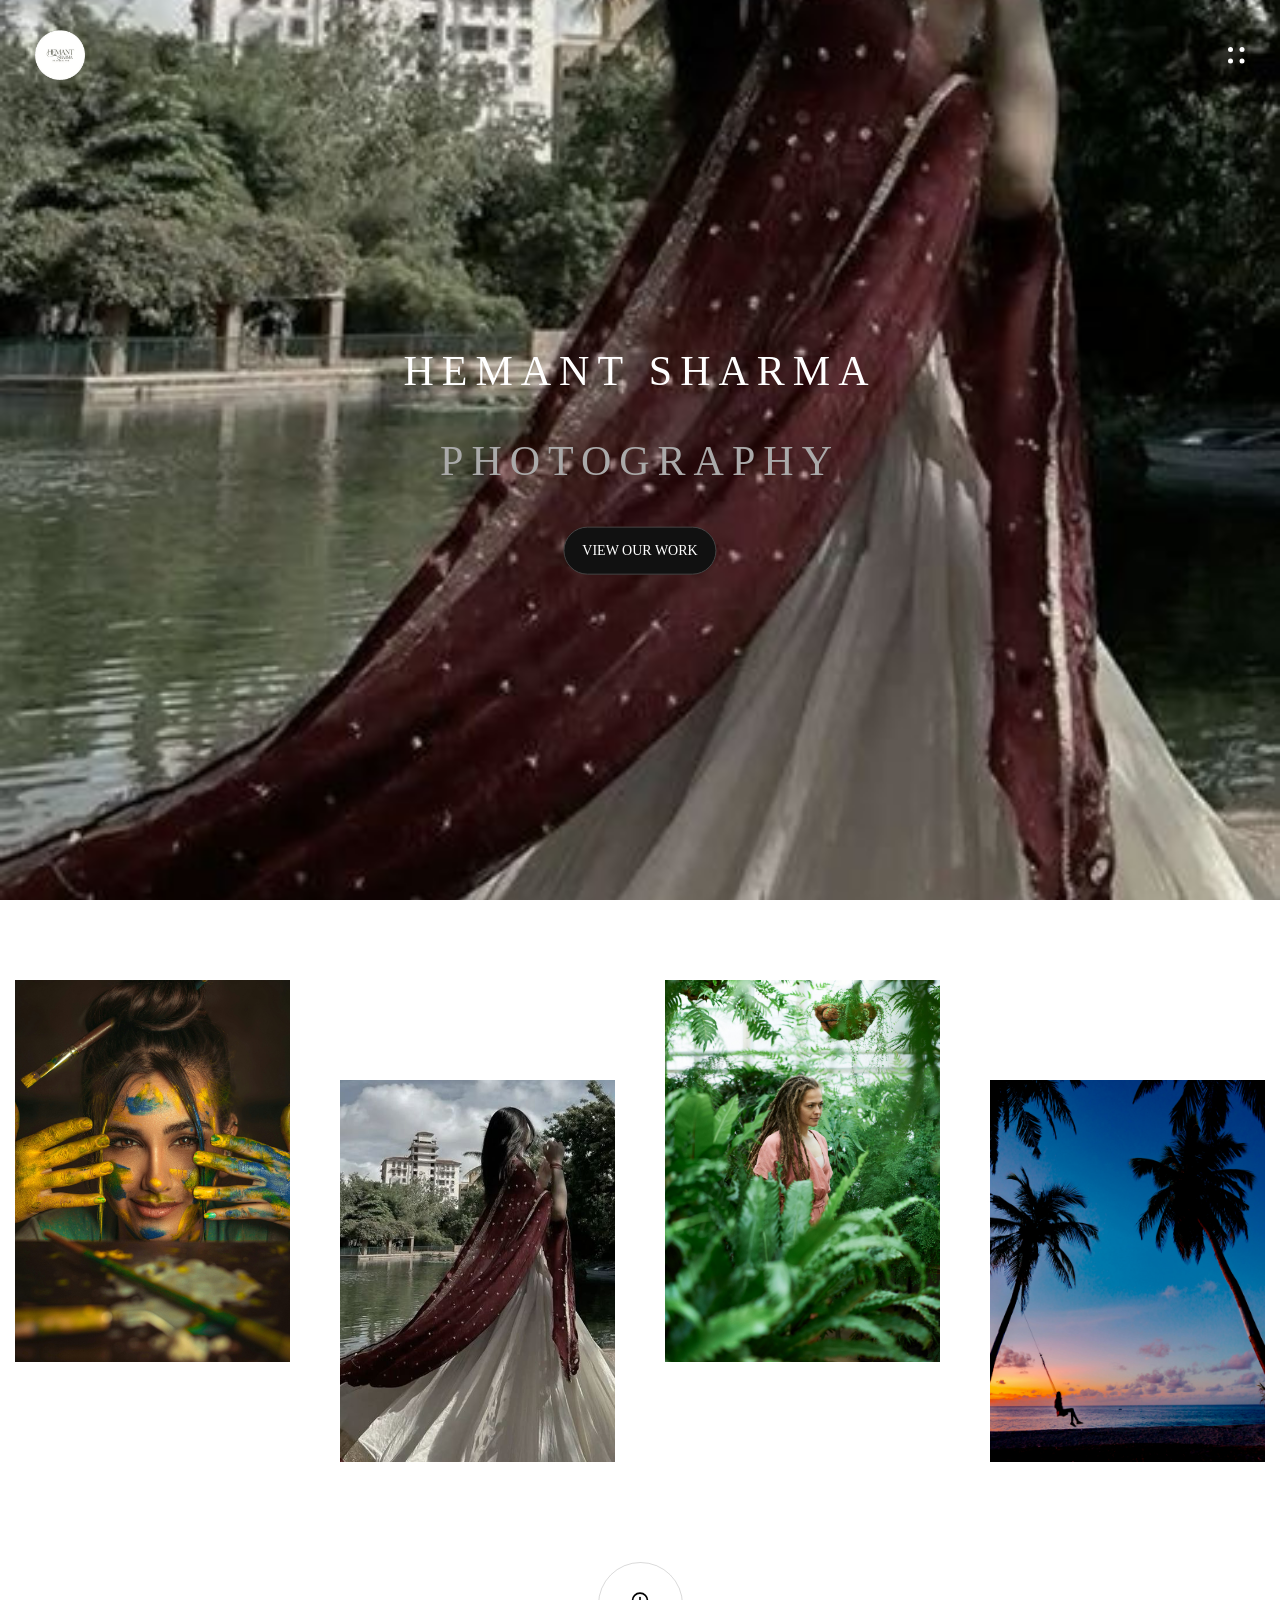
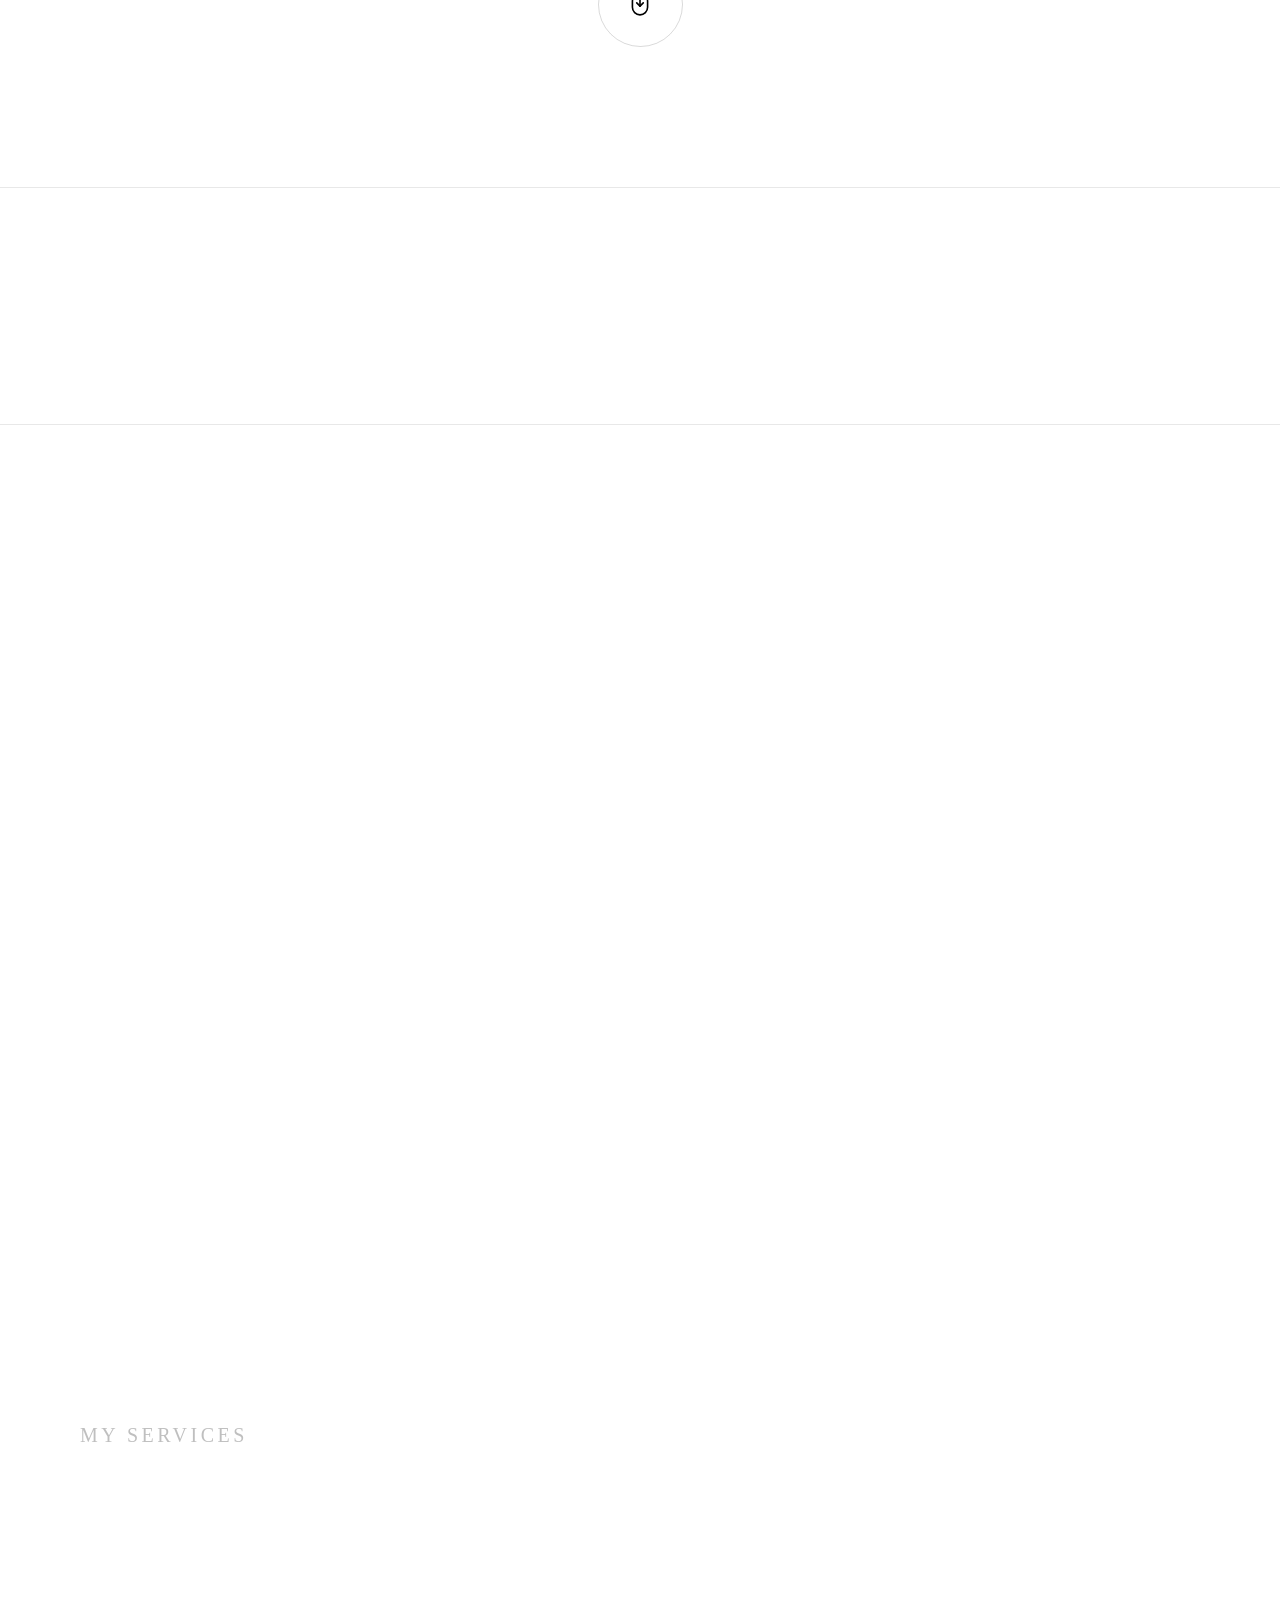
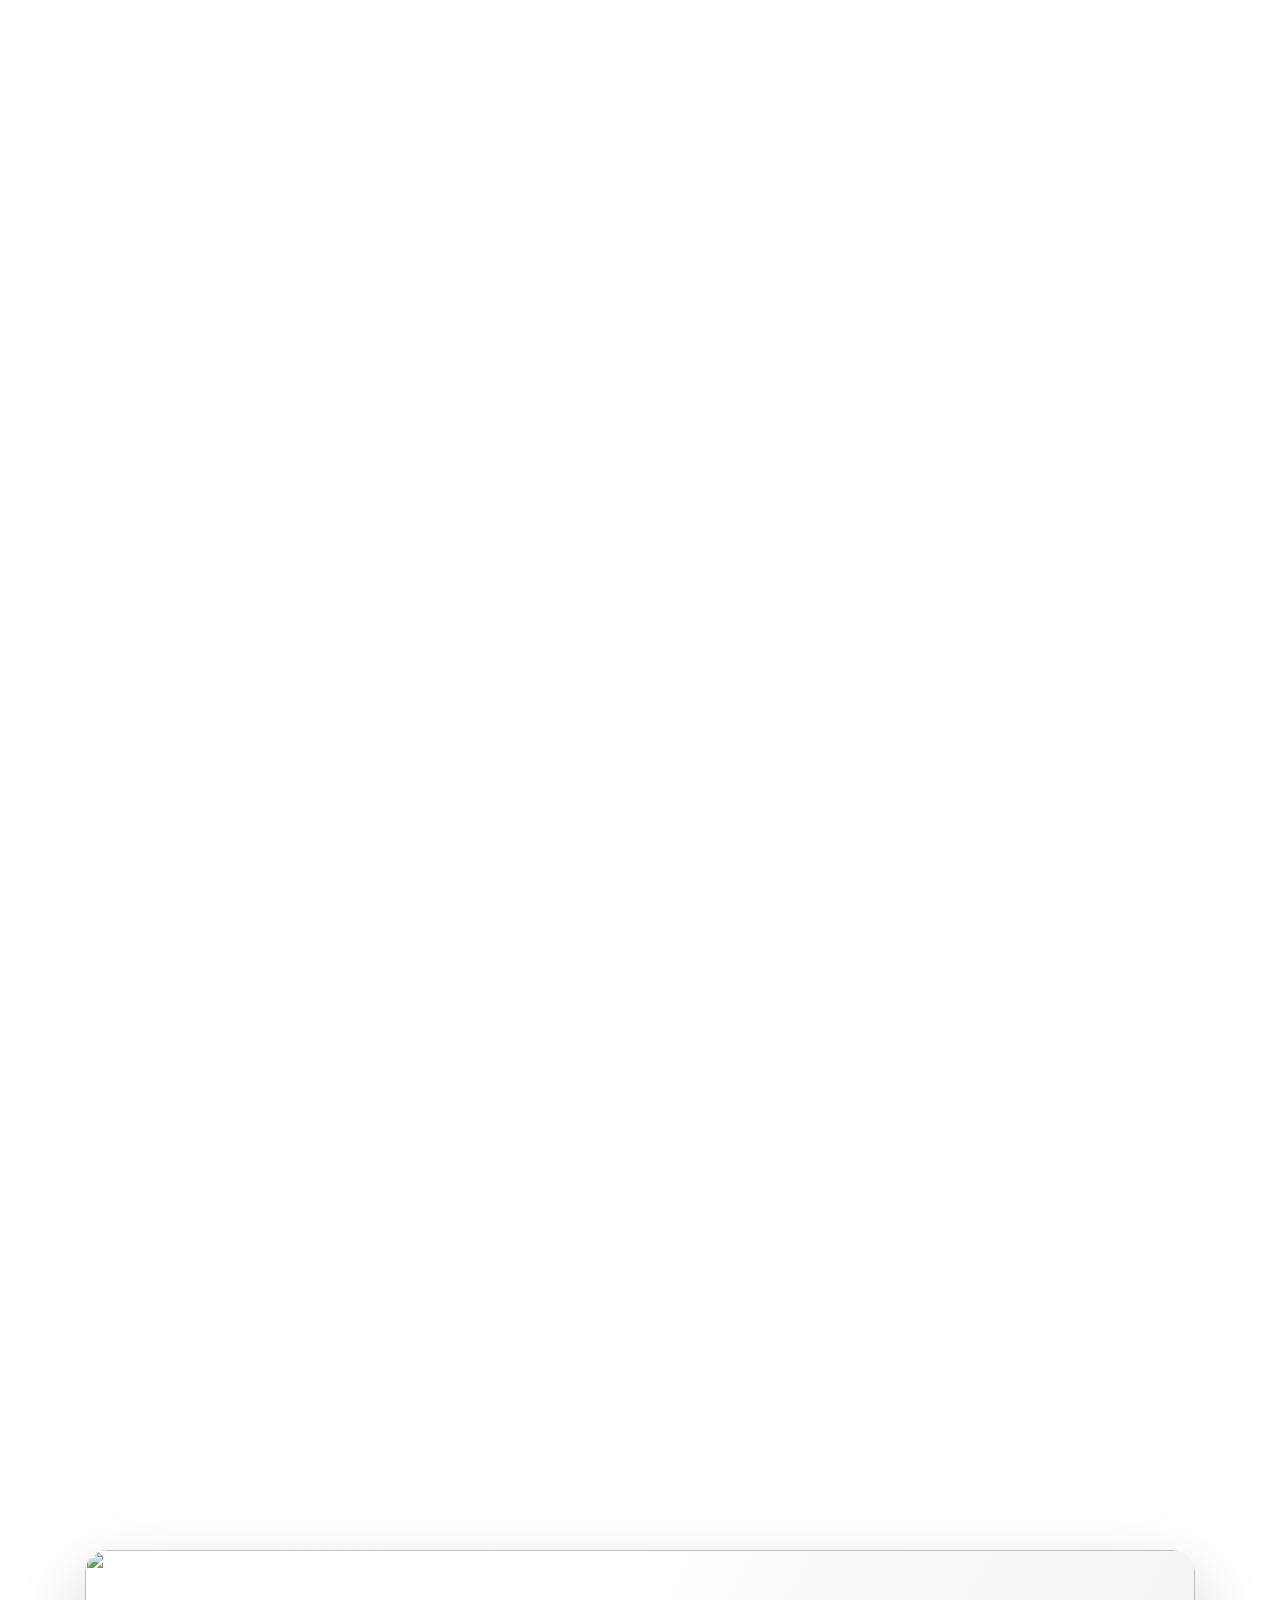
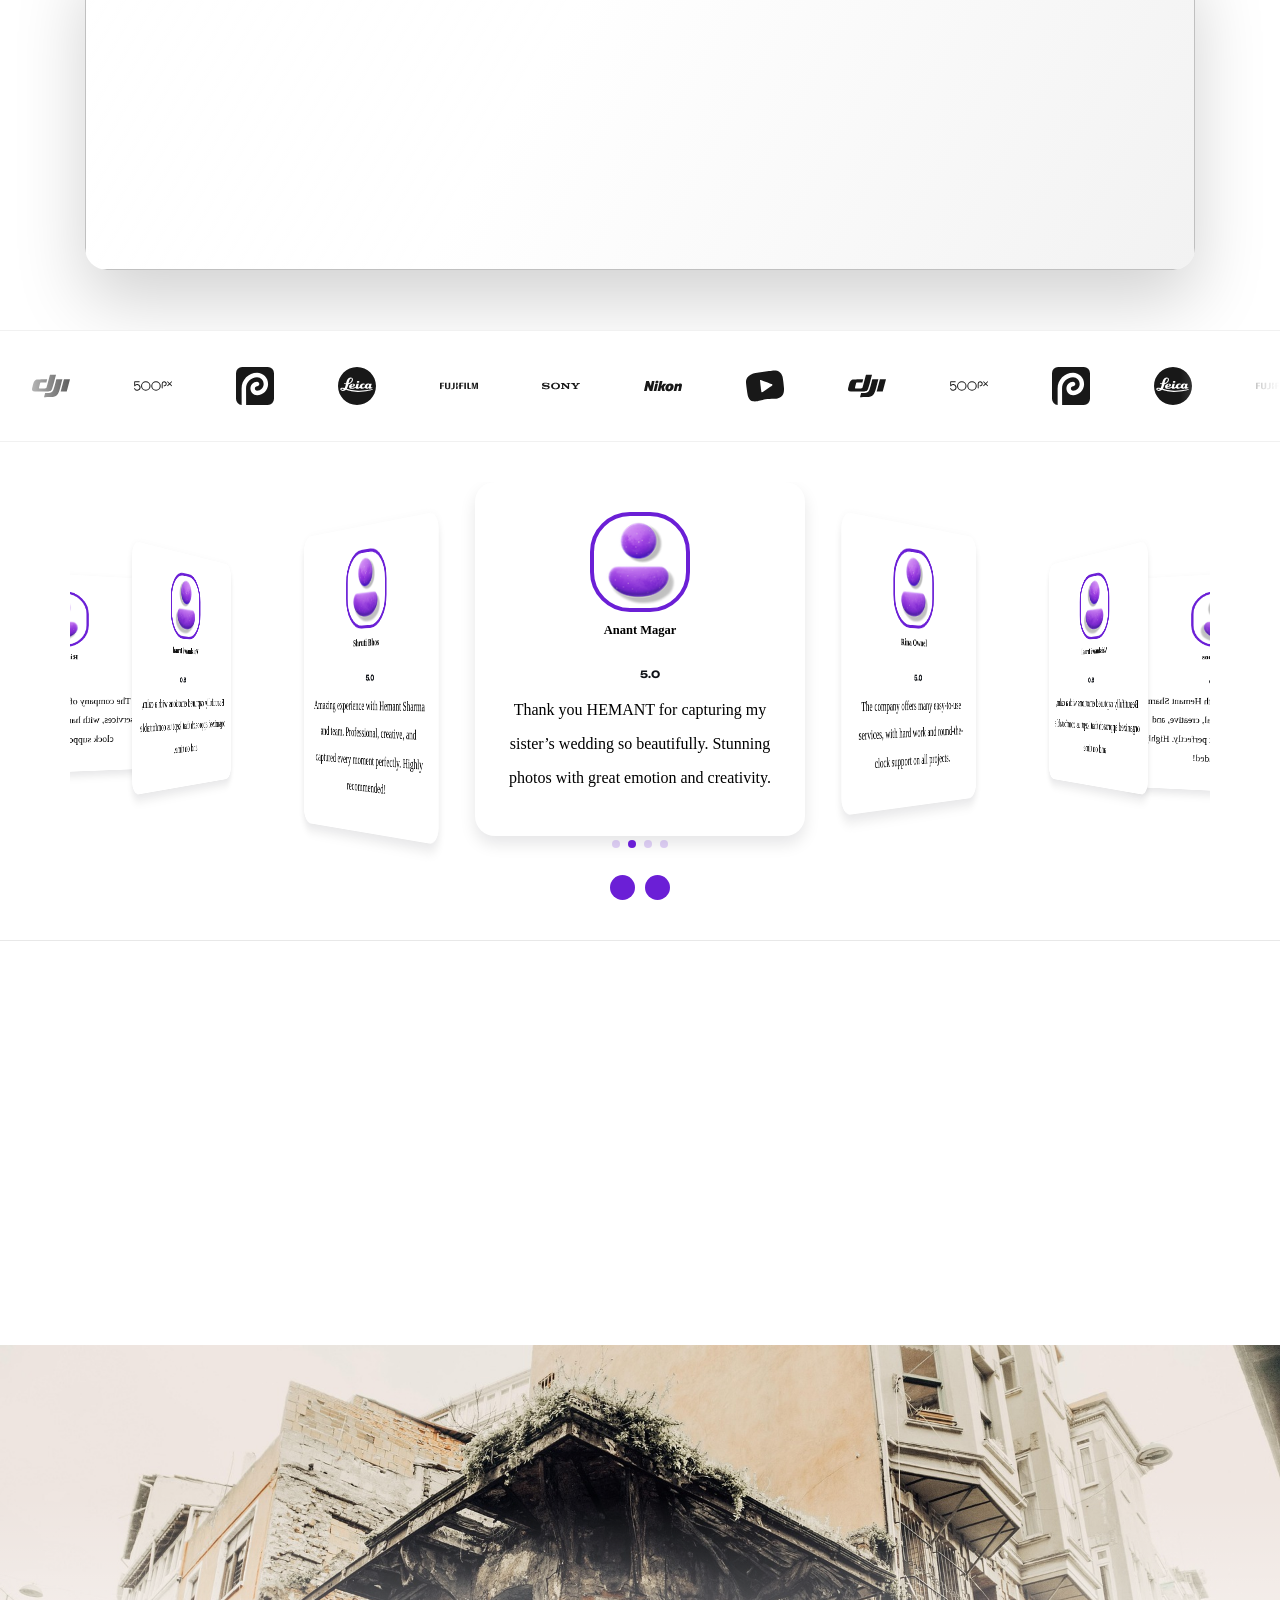
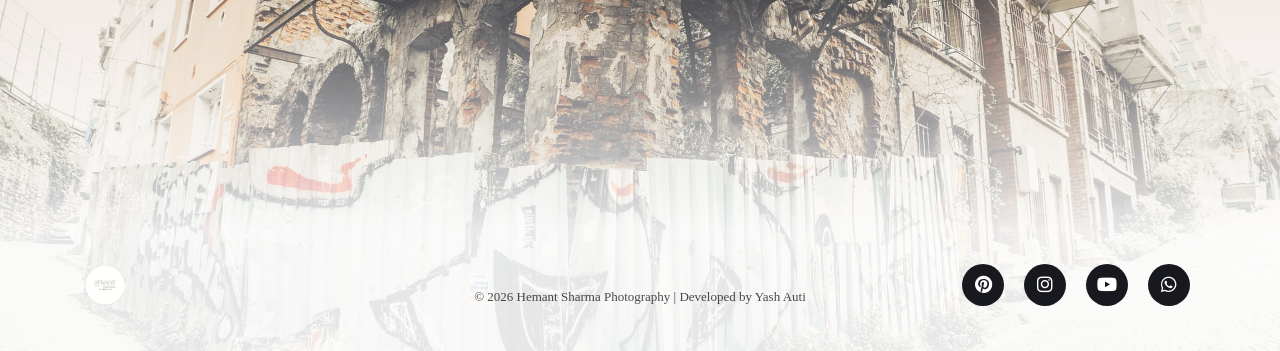
==== hemant1 copy/index.html @ c58771e6 "Initial project upload" ====
<!DOCTYPE html>
<html lang="en">

<head>
  <meta charset="UTF-8">
  <meta http-equiv="X-UA-Compatible" content="IE=edge">
  <meta name="viewport" content="width=device-width, initial-scale=1.0">

  <!-- 
    - primary meta tags
  -->
  <title>Hemant Sharma</title>
  <meta name="title" content="Hemant Sharma">
  <meta name="description" content="This is a photographer portfolio html template, made by codewithsadee.">



  <link rel="stylesheet" href="https://cdnjs.cloudflare.com/ajax/libs/remixicon/4.6.0/remixicon.min.css">
  <link rel="stylesheet" href="assetss/css/swiper-bundle.min.css">
   <link rel="stylesheet" href="assetss/css/styles.css">
<link href="https://fonts.googleapis.com/css2?family=Montserrat:wght@300;400;500;700&display=swap" rel="stylesheet">
  <!-- 
    - favicon
  -->
  <!-- <link rel="shortcut icon" href="./favicon.svg" type="image/svg+xml"> -->
<link rel="icon" type="image/png" href="./favicon.png">

  <link rel="stylesheet" href="https://cdnjs.cloudflare.com/ajax/libs/font-awesome/6.5.1/css/all.min.css">
  <!-- 
    - custom css link
  -->
  <link rel="stylesheet" href="./assets/css/style.css">

  <!-- 
    - custom font link
  -->
  <link rel="stylesheet" href="./assets/font/font.css">

  <!-- testimonals  -->
 


  <!-- 
    - preload images
  -->
  <link rel="preload" as="image" href="./assets/images/loading.svg">
  <link rel="preload" as="image" href="./assets/images/loading-circle.svg">


</head>

<body class="active" id="top">

  <!-- 
    -#PRELOADING
  -->

 

  <div class="loading" data-loading>
    <img src="./assets/images/loading.svg" width="55" height="55" alt="loading" class="img">
    <img src="./assets/images/loading-circle.svg" width="70" height="70" alt="" class="circle">
  </div>



 

  <!-- 
    - #HEADER
  -->

  <header class="header" data-header>
    <div class="container">

      <a href="#" class="logo">
        <img src="./assets/images/about-shape-1.png" width="50" height="50" alt="Richard home">
      </a>

      <button class="nav-open-btn" aria-label="open menu" data-nav-toggler>
        <img src="./assets/images/menu.svg" width="17" height="17" alt="menu icon">
      </button>

      <nav class="navbar" data-navbar>

        <div class="navbar-top">
        

          <button class="nav-close-btn" aria-label="close menu" data-nav-toggler>
            <span class="span one"></span>
            <span class="span two"></span>
          </button>
        </div>

        <ul class="navbar-list">

          <li class="navbar-item">
            <a href="#home" class="navbar-link" data-nav-link>Home</a>
          </li>

          <li class="navbar-item">
            <a href="#gallery" class="navbar-link" data-nav-link>Gallery</a>
          </li>

          <li class="navbar-item">
            <a href="#about" class="navbar-link" data-nav-link>About</a>
          </li>

          <li class="navbar-item">
            <a href="#services" class="navbar-link" data-nav-link>Services</a>
          </li>

          <li class="navbar-item">
            <a href="#portfolio" class="navbar-link" data-nav-link>Portfolio</a>
          </li>

          <li class="navbar-item">
            <a href="#contact" class="navbar-link" data-nav-link>Contact us</a>
          </li>

        </ul>


        <p class="navbar-title">My Address</p>



<address class="navbar-text">
  Hemant Sharma Photography, Ahmednagar, Maharashtra
</address>

<div class="map-container">
  <iframe 
    src="https://www.google.com/maps/embed?pb=!1m18!1m12!1m3!1d3769.521035815864!2d74.73482047546688!3d19.128656850316826!2m3!1f0!2f0!3f0!3m2!1i1024!2i768!4f13.1!3m3!1m2!1s0x3bdcbb1480e7a987%3A0x70b7e8ea2e6e5103!2sHemant%20Sharma%20Photography!5e0!3m2!1sen!2sin!4v1772162713781!5m2!1sen!2sin"
    allowfullscreen=""
    loading="lazy">
  </iframe>
</div>


        <p class="navbar-text">
  Let’s capture your moments — call us
  <a href="tel:+917744033650" class="contact-link">
    774-403-3650
  </a>

  <a href="mailto:hemantsharmaphotography7744@gmail.com" class="mail-link">
  hemantsharmaphotography7744@gmail.com
</a>
</p>

      </nav>

      <div class="overlay" data-nav-toggler data-overlay></div>

    </div>
  </header>





  <main>
    <article>

      <!-- 
        - #HERO
      -->

      <section>

        <div class="Section-top">
  <div class="content-part">
    <h1>Hemant Sharma<span>Photography</span></h1>
    <a href="#services">View Our Work</a>
  </div>
</div>
    </section> 





      <!-- 
        - #GALLERY
      -->

      <section class="section gallery" id="gallery">
        <div class="container">

          <ul class="gallery-list">

            <li class="gallery-item" data-reveal>

              <div class="gallery-card">

                <figure class="card-banner img-holder has-before" style="--width: 450; --height: 625;">
                  <img src="./assets/images/gallery-1.jpg" width="450" height="625" loading="lazy" alt="The Drunken"
                    class="img-cover">
                </figure>

                <div class="card-content">
                  <h3 class="h6">
                    <a href="#" class="card-title">The Drunken</a>
                  </h3>

                  <span class="card-tag">Food, Event</span>
                </div>

                <a href="#" class="btn-icon">
                  <img src="./assets/images/arrow-forward.svg" width="43" height="20" loading="lazy"
                    alt="arrow-forward icon">
                </a>

              </div>

              <div class="gallery-card">

                <figure class="card-banner img-holder has-before" style="--width: 450; --height: 625;">
                  <img src="./assets/images/gallery-2.jpg" width="450" height="625" loading="lazy"
                    alt="Lettuce Entertain" class="img-cover">
                </figure>

                <div class="card-content">
                  <h3 class="h6">
                    <a href="#" class="card-title">Lettuce Entertain</a>
                  </h3>

                  <span class="card-tag">Landscape</span>
                </div>

                <a href="#" class="btn-icon">
                  <img src="./assets/images/arrow-forward.svg" width="43" height="20" loading="lazy"
                    alt="arrow-forward icon">
                </a>

              </div>

            </li>

            <li class="gallery-item" data-reveal>

              <div class="gallery-card">

                <figure class="card-banner img-holder has-before" style="--width: 450; --height: 625;">
                  <img src="./assets/images/gallery-3.jpg" width="450" height="625" loading="lazy" alt="Leaping Lizard"
                    class="img-cover">
                </figure>

                <div class="card-content">
                  <h3 class="h6">
                    <a href="#" class="card-title">Hemant Sharma</a>
                  </h3>

                  <span class="card-tag">Model, Fashion</span>
                </div>

                <a href="#" class="btn-icon">
                  <img src="./assets/images/arrow-forward.svg" width="43" height="20" loading="lazy"
                    alt="arrow-forward icon">
                </a>

              </div>

              <div class="gallery-card">

                <figure class="card-banner img-holder has-before" style="--width: 450; --height: 625;">
                  <img src="./assets/images/gallery-4.jpg" width="450" height="625" loading="lazy" alt="Juan More Taco"
                    class="img-cover">
                </figure>

                <div class="card-content">
                  <h3 class="h6">
                    <a href="#" class="card-title">Photographer</a>
                  </h3>

                  <span class="card-tag">Architecture, Event</span>
                </div>

                <a href="#" class="btn-icon">
                  <img src="./assets/images/arrow-forward.svg" width="43" height="20" loading="lazy"
                    alt="arrow-forward icon">
                </a>

              </div>

            </li>

            <li class="gallery-item" data-reveal>

              <div class="gallery-card">

                <figure class="card-banner img-holder has-before" style="--width: 450; --height: 625;">
                  <img src="./assets/images/gallery-5.jpg" width="450" height="625" loading="lazy" alt="Goldilox Bagels"
                    class="img-cover">
                </figure>

                <div class="card-content">
                  <h3 class="h6">
                    <a href="#" class="card-title">Hemant Sharma</a>
                  </h3>

                  <span class="card-tag">People, Film</span>
                </div>

                <a href="#" class="btn-icon">
                  <img src="./assets/images/arrow-forward.svg" width="43" height="20" loading="lazy"
                    alt="arrow-forward icon">
                </a>

              </div>

              <div class="gallery-card">

                <figure class="card-banner img-holder has-before" style="--width: 450; --height: 625;">
                  <img src="./assets/images/gallery-6.jpg" width="450" height="625" loading="lazy" alt="Cookie Monstah"
                    class="img-cover">
                </figure>

                <div class="card-content">
                  <h3 class="h6">
                    <a href="#" class="card-title">Cookie Monstah</a>
                  </h3>

                  <span class="card-tag">Wedding, Event</span>
                </div>

                <a href="#" class="btn-icon">
                  <img src="./assets/images/arrow-forward.svg" width="43" height="20" loading="lazy"
                    alt="arrow-forward icon">
                </a>

              </div>

            </li>

            <li class="gallery-item" data-reveal>

              <div class="gallery-card">

                <figure class="card-banner img-holder has-before" style="--width: 450; --height: 625;">
                  <img src="./assets/images/gallery-7.jpg" width="450" height="625" loading="lazy"
                    alt="Divine Pastabilities" class="img-cover">
                </figure>

                <div class="card-content">
                  <h3 class="h6">
                    <a href="#" class="card-title">Hemant Sharma Capture</a>
                  </h3>

                  <span class="card-tag">Wedding, Model</span>
                </div>

                <a href="#" class="btn-icon">
                  <img src="./assets/images/arrow-forward.svg" width="43" height="20" loading="lazy"
                    alt="arrow-forward icon">
                </a>

              </div>

              <div class="gallery-card">

                <figure class="card-banner img-holder has-before" style="--width: 450; --height: 625;">
                  <img src="./assets/images/gallery-8.jpg" width="450" height="625" loading="lazy"
                    alt="The Lockhart Bar" class="img-cover">
                </figure>

                <div class="card-content">
                  <h3 class="h6">
                    <a href="#" class="card-title">Caputure Photo</a>
                  </h3>

                  <span class="card-tag">Health & Wellnes</span>
                </div>

                <a href="#" class="btn-icon">
                  <img src="./assets/images/arrow-forward.svg" width="43" height="20" loading="lazy"
                    alt="arrow-forward icon">
                </a>

              </div>

            </li>

          </ul>

          <a href="#services" class="scroll-down">
            <img src="./assets/images/scroll-down.svg" width="40" height="66" loading="lazy" alt="mouse scroll">
          </a>

          
        </div>
      </section>





      <!-- 
        - #CATEGORY
      -->

      <section class="section category" aria-label="photography category">
        <div class="container">

          <ul class="category-list">

            <li class="category-item" data-reveal>
              <a href="#" class="category-card">

                <h3 class="h4 card-title">Landscape,</h3>

                <figure class="card-banner img-holder" style="--width: 600; --height: 690;">
                  <img src="./assets/images/category-1.jpg" width="600" height="690" loading="lazy" alt="Landscape"
                    class="img-cover">
                </figure>

              </a>
            </li>

            <li class="category-item" data-reveal>
              <a href="#" class="category-card">

                <h3 class="h4 card-title">Model,</h3>

                <figure class="card-banner img-holder" style="--width: 600; --height: 690;">
                  <img src="./assets/images/category-2.jpg" width="600" height="690" loading="lazy" alt="Model"
                    class="img-cover">
                </figure>

              </a>
            </li>

            <li class="category-item" data-reveal>
              <a href="#" class="category-card">

                <h3 class="h4 card-title">Street,</h3>

                <figure class="card-banner img-holder" style="--width: 600; --height: 690;">
                  <img src="./assets/images/category-3.jpg" width="600" height="690" loading="lazy" alt="Street"
                    class="img-cover">
                </figure>

              </a>
            </li>

            <li class="category-item" data-reveal>
              <a href="#" class="category-card">

                <h3 class="h4 card-title">Product,</h3>

                <figure class="card-banner img-holder" style="--width: 600; --height: 690;">
                  <img src="./assets/images/category-4.jpg" width="600" height="690" loading="lazy" alt="Product"
                    class="img-cover">
                </figure>

              </a>
            </li>

            <li class="category-item" data-reveal>
              <a href="#" class="category-card">

                <h3 class="h4 card-title">Architecture,</h3>

                <figure class="card-banner img-holder" style="--width: 600; --height: 690;">
                  <img src="./assets/images/category-2.jpg" width="600" height="690" loading="lazy" alt="Fashion"
                    class="img-cover">
                </figure>

              </a>
            </li>

            <li class="category-item" data-reveal>
              <a href="#" class="category-card">

                <h3 class="h4 card-title">Film,</h3>

                <figure class="card-banner img-holder" style="--width: 600; --height: 690;">
                  <img src="./assets/images/category-5.jpg" width="600" height="690" loading="lazy" alt="Film"
                    class="img-cover">
                </figure>

              </a>
            </li>

            <li class="category-item" data-reveal>
              <a href="#" class="category-card">

                <h3 class="h4 card-title">Fashion,</h3>

                <figure class="card-banner img-holder" style="--width: 600; --height: 690;">
                  <img src="./assets/images/category-6.jpg" width="600" height="690" loading="lazy" alt="Architecture"
                    class="img-cover">
                </figure>

              </a>
            </li>

            <li class="category-item" data-reveal>
              <a href="#" class="category-card">

                <h3 class="h4 card-title">Event,</h3>

                <figure class="card-banner img-holder" style="--width: 600; --height: 690;">
                  <img src="./assets/images/category-7.jpg" width="600" height="690" loading="lazy" alt="Event"
                    class="img-cover">
                </figure>

              </a>
            </li>

            <li class="category-item" data-reveal>
              <a href="#" class="category-card">

                <h3 class="h4 card-title">Wedding,</h3>

                <figure class="card-banner img-holder" style="--width: 600; --height: 690;">
                  <img src="./assets/images/category-8.jpg" width="600" height="690" loading="lazy" alt="Wedding"
                    class="img-cover">
                </figure>

              </a>
            </li>

            <li class="category-item" data-reveal>
              <a href="#" class="category-card">

                <h3 class="h4 card-title">People,</h3>

                <figure class="card-banner img-holder" style="--width: 600; --height: 690;">
                  <img src="./assets/images/category-9.jpg" width="600" height="690" loading="lazy" alt="People"
                    class="img-cover">
                </figure>

              </a>
            </li>

            <li class="category-item" data-reveal>
              <a href="#" class="category-card">

                <h3 class="h4 card-title">Event,</h3>

                <figure class="card-banner img-holder" style="--width: 600; --height: 690;">
                  <img src="./assets/images/category-7.jpg" width="600" height="690" loading="lazy" alt="Event"
                    class="img-cover">
                </figure>

              </a>
            </li>

            <li class="category-item" data-reveal>
              <a href="#" class="category-card">

                <h3 class="h4 card-title">Food,</h3>

                <figure class="card-banner img-holder" style="--width: 600; --height: 690;">
                  <img src="./assets/images/category-10.jpg" width="600" height="690" loading="lazy" alt="Food"
                    class="img-cover">
                </figure>

              </a>
            </li>

            <li class="category-item" data-reveal>
              <a href="#" class="category-card">

                <h3 class="h4 card-title">Health & Wellnes.</h3>

                <figure class="card-banner img-holder" style="--width: 600; --height: 690;">
                  <img src="./assets/images/category-11.jpg" width="600" height="690" loading="lazy"
                    alt="Health & Wellnes" class="img-cover">
                </figure>

              </a>
            </li>

          </ul>

        </div>
      </section>





      <!-- 
        - #ABOUT
      -->

      <section class="section about" id="about" aria-label="about me">
        <div class="container">

          <div class="about-content">

            <h2 class="h2 section-title" data-reveal="right">
              Hi. I’m <br>
              Hemant_Sharma
            </h2>

            <div class="wrapper has-before" data-reveal="right">

              <p class="section-text">
               With 7+ years of professional photography experience and 300+ weddings beautifully captured, I specialize in transforming real moments into timeless memories. My work blends creative storytelling, perfect lighting, natural emotions and cinematic detailing that gives every frame a soul.

I'm known for my positive attitude, calm nature and client-friendly working style, which helps couples feel comfortable, confident and natural in front of the camera.

Whether it's a wedding, event or portrait session, I deliver a smooth experience, premium quality and photographs that truly speak your story.
                <!-- <em class="em">photograher</em>
                who are working in this field for
                <em class="em">last 7+ years.</em> -->
                 
              </p>

              <img src="./assets/images/signature.png" width="151" height="92" loading="lazy" alt="signature"
                class="img">

            </div>

          </div>

          <figure class="about-banner" data-reveal="left">

            <div class="img-holder has-before" style="--width: 512; --height: 684;">
              <img src="./assets/images/about-banner.jpg" width="512" height="684" loading="lazy" alt="Riachard Ryan"
                class="img-cover">
            </div>

            <img src="./assets/images/about-shape-1.png" width="178" height="178" loading="lazy" alt=""
              class="shape shape-1">


          </figure>

         

        </div>
      </section>





      <!-- 
        - #SERVICE
      -->

      <section class="section service" id="services" aria-labelledby="service-lable">

        <p class="section-subtitle container" id="service-lable">My Services</p>

        <ul class="service-list">

          <li data-reveal>
            <div class="service-card container">

              <img src="./assets/images/service-1.jpg" width="340" height="380" loading="lazy" alt="Wedding Photography"
                class="img">

              <div>
                <h3 class="h3 card-title">Wedding Photography</h3>

                <p class="card-subtitle">
                  Timeless storytelling of your wedding day.
                </p>
              </div>

              <a href="wedding/Wedding.html" class="btn-icon" aria-label="See more">
                <svg xmlns="http://www.w3.org/2000/svg" width="43" height="20" viewBox="0 0 43 20" fill="none">
                  <path d="M0 10H41" stroke="black" stroke-width="2" />
                  <path d="M33 1L41.9 10.2727L33 19" stroke="black" stroke-width="2" />
                </svg>
              </a>

            </div>
          </li>

          <li data-reveal>
            <div class="service-card container">

              <img src="./assets/images/service-2.jpg" width="340" height="380" loading="lazy" alt="Event Organiser"
                class="img">

              <div>
                <h3 class="h3 card-title">Prewedding Photography</h3>

                <p class="card-subtitle">
                  Artistic portraits in a controlled light environment.
                </p>
              </div>

              <a href="ev/Event.html" class="btn-icon" aria-label="See more">
                <svg xmlns="http://www.w3.org/2000/svg" width="43" height="20" viewBox="0 0 43 20" fill="none">
                  <path d="M0 10H41" stroke="black" stroke-width="2" />
                  <path d="M33 1L41.9 10.2727L33 19" stroke="black" stroke-width="2" />
                </svg>
              </a>

            </div>
          </li>


 <!-- Fashion photo -->

          <li data-reveal>
            <div class="service-card container">

              <img src="./assets/images/service-2.jpg" width="340" height="380" loading="lazy" alt="Event Organiser"
                class="img">

              <div>
                <h3 class="h3 card-title">Studio Photography</h3>

                <p class="card-subtitle">
                  Artistic portraits in a controlled light environment.
                </p>
              </div>

              <a href="./fashion/fashion.html" class="btn-icon" aria-label="See more">
                <svg xmlns="http://www.w3.org/2000/svg" width="43" height="20" viewBox="0 0 43 20" fill="none">
                  <path d="M0 10H41" stroke="black" stroke-width="2" />
                  <path d="M33 1L41.9 10.2727L33 19" stroke="black" stroke-width="2" />
                </svg>
              </a>

            </div>
          </li>




          <li data-reveal>
            <div class="service-card container">

              <img src="./assets/images/service-3.jpg" width="340" height="380" loading="lazy" alt="Product Marketing"
                class="img">

              <div>
                <h3 class="h3 card-title">Fashion Photography</h3>

                <p class="card-subtitle">
                  Natural, joyful moments of childhood.
                </p>
              </div>

              <a href="./wedkid/Stdio.html" class="btn-icon" aria-label="See more">
                <svg xmlns="http://www.w3.org/2000/svg" width="43" height="20" viewBox="0 0 43 20" fill="none">
                  <path d="M0 10H41" stroke="black" stroke-width="2" />
                  <path d="M33 1L41.9 10.2727L33 19" stroke="black" stroke-width="2" />
                </svg>
              </a>

            </div>
          </li>

        </ul>

      </section>





      <!-- 
        - #PORTFOLIO
      -->

      <section class="section portfolio" id="portfolio" aria-labelledby="portfolio-label">
        <div class="container">

          <div class="portfolio-list">

            <div class="wrapper">

              <h2 class="h2 section-title" id="portfolio-label" data-reveal>My Recent Work.</h2>

              <div class="portfolio-card" data-reveal>

                <figure class="card-banner img-holder has-before" style="--width: 700; --height: 605;">
                  <img src="./assets/images/portfolio-1.jpg" width="700" height="605" loading="lazy" alt="Shoe Promo"
                    class="img-cover">
                </figure>

                <div class="card-content">
                  <h3 class="h4">
                    <a href="#" class="card-title">Shoe Promo</a>
                  </h3>

                  <p class="card-tag">Product</p>
                </div>

                <a href="#" class="btn-icon" aria-label="See more">
                  <svg xmlns="http://www.w3.org/2000/svg" width="43" height="20" viewBox="0 0 43 20" fill="none">
                    <path d="M0 10H41" stroke="white" stroke-width="2" />
                    <path d="M33 1L41.9 10.2727L33 19" stroke="white" stroke-width="2" />
                  </svg>
                </a>

              </div>

              <div class="portfolio-card" data-reveal>

                <figure class="card-banner img-holder has-before" style="--width: 700; --height: 1091;">
                  <img src="./assets/images/portfolio-2.jpg" width="700" height="1091" loading="lazy" alt="Wedding Shot"
                    class="img-cover">
                </figure>

                <div class="card-content">
                  <h3 class="h4">
                    <a href="#" class="card-title">Wedding Shot</a>
                  </h3>

                  <p class="card-tag">Wedding</p>
                </div>

                <a href="#" class="btn-icon" aria-label="See more">
                  <svg xmlns="http://www.w3.org/2000/svg" width="43" height="20" viewBox="0 0 43 20" fill="none">
                    <path d="M0 10H41" stroke="white" stroke-width="2" />
                    <path d="M33 1L41.9 10.2727L33 19" stroke="white" stroke-width="2" />
                  </svg>
                </a>

              </div>

            </div>

            <div class="wrapper">

              <div class="portfolio-card" data-reveal>

                <figure class="card-banner img-holder has-before" style="--width: 700; --height: 1000;">
                  <img src="./assets/images/portfolio-3.jpg" width="700" height="1000" loading="lazy" alt="Fashion Show"
                    class="img-cover">
                </figure>

                <div class="card-content">
                  <h3 class="h4">
                    <a href="#" class="card-title">Fashion Show</a>
                  </h3>

                  <p class="card-tag">Fashion, Model</p>
                </div>

                <a href="#" class="btn-icon" aria-label="See more">
                  <svg xmlns="http://www.w3.org/2000/svg" width="43" height="20" viewBox="0 0 43 20" fill="none">
                    <path d="M0 10H41" stroke="white" stroke-width="2" />
                    <path d="M33 1L41.9 10.2727L33 19" stroke="white" stroke-width="2" />
                  </svg>
                </a>

              </div>

              <div class="portfolio-card" data-reveal>

                <figure class="card-banner img-holder has-before" style="--width: 700; --height: 850;">
                  <img src="./assets/images/portfolio-4.jpg" width="700" height="850" loading="lazy" alt="Jumbo Barger"
                    class="img-cover">
                </figure>

                <div class="card-content">
                  <h3 class="h4">
                    <a href="#" class="card-title">Jumbo Barger</a>
                  </h3>

                  <p class="card-tag">Food</p>
                </div>

                <a href="#" class="btn-icon" aria-label="See more">
                  <svg xmlns="http://www.w3.org/2000/svg" width="43" height="20" viewBox="0 0 43 20" fill="none">
                    <path d="M0 10H41" stroke="white" stroke-width="2" />
                    <path d="M33 1L41.9 10.2727L33 19" stroke="white" stroke-width="2" />
                  </svg>
                </a>

              </div>

            </div>

          </div>

         
        </div>
      </section>

    </article>
  </main>




 <!--Font Awesome CDN-->


<section class="image-slider">
  <div class="container">
    <div class="slider">
      <img src="/assets/images/img1.jpg" class="slide active">
      <img src="/assets/images/img2.jpg" class="slide">
      <img src="/assets/images/img3.jpg" class="slide">
    </div>
  </div>
</section>


<!-- horizontal line  -->


<section class="hs-logo-section">
  <div class="hs-logo-marquee">
    <div class="hs-logo-track">
      <img src="./assets/images/3m.svg">
    <img src="./assets/images/barstool-store.svg">
    <img src="./assets/images/budweiser.svg">
    <img src="./assets/images/buzzfeed.svg">
    <img src="./assets/images/forbes.svg">
    <img src="./assets/images/macys.svg">
    <img src="./assets/images/menshealth.svg">
    <img src="./assets/images/mrbeast.svg">
      <!-- logos duplicated -->
       <img src="./assets/images/3m.svg">
    <img src="./assets/images/barstool-store.svg">
    <img src="./assets/images/budweiser.svg">
    <img src="./assets/images/buzzfeed.svg">
    <img src="./assets/images/forbes.svg">
    <img src="./assets/images/macys.svg">
    <img src="./assets/images/menshealth.svg">
    <img src="./assets/images/mrbeast.svg">
      ...
    </div>
  </div>
</section>



<!-- testimonals  -->


<section class="testimonial">
         <div class="testimonial__swiper container swiper">
            <div class="swiper-wrapper">
               <article class="testimonial__card swiper-slide">
                  <img src="assetss/img/avatar-5.png" alt="image" class="testimonial__img">
   
                  <h3 class="testimonial__name">Shruti Bhos</h3>
   
                  <div class="testimonial__rating">
                     <div class="testimonial__stars">
                        <i class="ri-star-fill"></i>
                        <i class="ri-star-fill"></i>
                        <i class="ri-star-fill"></i>
                        <i class="ri-star-fill"></i>
                        <i class="ri-star-fill"></i>
                     </div>
   
                     <h3 class="testimonial__number">5.0</h3>
                  </div>
   
                  <p class="testimonial__description">
                     Amazing experience with Hemant Sharma and team. Professional, creative, and captured every moment perfectly. Highly recommended!
                  </p>
               </article>
   
               <article class="testimonial__card swiper-slide">
                  <img src="assetss/img/avatar-5.png" alt="image" class="testimonial__img">
   
                  <h3 class="testimonial__name">Anant Magar</h3>
   
                  <div class="testimonial__rating">
                     <div class="testimonial__stars">
                        <i class="ri-star-fill"></i>
                        <i class="ri-star-fill"></i>
                        <i class="ri-star-fill"></i>
                        <i class="ri-star-fill"></i>
                        <i class="ri-star-fill"></i>
                     </div>
   
                     <h3 class="testimonial__number">5.0</h3>
                  </div>
   
                  <p class="testimonial__description">
                     Thank you HEMANT for capturing my sister’s wedding so beautifully. Stunning photos with great emotion and creativity.
                  </p>
               </article>
   
               <article class="testimonial__card swiper-slide">
                  <img src="assetss/img/avatar-5.png" alt="image" class="testimonial__img">
   
                  <h3 class="testimonial__name">Rina Ownel</h3>
   
                  <div class="testimonial__rating">
                     <div class="testimonial__stars">
                        <i class="ri-star-fill"></i>
                        <i class="ri-star-fill"></i>
                        <i class="ri-star-fill"></i>
                        <i class="ri-star-fill"></i>
                        <i class="ri-star-fill"></i>
                     </div>
   
                     <h3 class="testimonial__number">5.0</h3>
                  </div>
   
                  <p class="testimonial__description">
                     The company offers many easy-to-use services, 
                     with hard work and round-the-clock support 
                     on all projects.
                  </p>
               </article>
   
               <article class="testimonial__card swiper-slide">
                  <img src="assetss/img/avatar-5.png" alt="image" class="testimonial__img">
   
                  <h3 class="testimonial__name">Vaishnavi Irmal</h3>
   
                  <div class="testimonial__rating">
                     <div class="testimonial__stars">
                        <i class="ri-star-fill"></i>
                        <i class="ri-star-fill"></i>
                        <i class="ri-star-fill"></i>
                        <i class="ri-star-fill"></i>
                        <i class="ri-star-fill"></i>
                     </div>
   
                     <h3 class="testimonial__number">5.0</h3>
                  </div>
   
                  <p class="testimonial__description">
                     Beautifully captured emotions with a calm, organized approach that kept us comfortable and on time.
                  </p>
               </article>
            </div>

            <!-- Pagination -->
            <div class="swiper-pagination"></div>

            <!-- Navigation buttons -->
            <div class="swiper-button-prev"><i class="ri-arrow-left-long-line"></i></div>
            <div class="swiper-button-next"><i class="ri-arrow-right-long-line"></i></div>
         </div>
      </section>





  <!-- 
    - #FOOTER
  -->

  <footer class="footer">

    <div class="footer-top section" id="contact">
      <div class="container">
        <p class="section-subtitle" data-reveal>Contact Us</p>

        <h2 class="h2 section-title" data-reveal>
          Let’s Capture Your Story. Contact Me
        </h2>

        <!-- <a href="#" class="btn-icon" data-reveal>
          <img src="./assets/images/arrow-forward.svg" width="43" height="20" loading="lazy" alt="arrow-forward icon">
        </a> -->


        <a href="javascript:void(0)" class="btn-icon" data-reveal data-nav-toggler>
  <img src="./assets/images/arrow-forward.svg" width="43" height="20" loading="lazy" alt="arrow-forward icon">
</a>

        <img src="./assets/images/footer-1.jpg" width="159" height="176" loading="lazy" alt="photography"
          class="abs-img abs-img-1" data-reveal>

        <img src="./assets/images/footer-2.jpg" width="265" height="275" loading="lazy" alt="photography"
          class="abs-img abs-img-2" data-reveal>

        <img src="./assets/images/footer-3.jpg" width="303" height="272" loading="lazy" alt="photography"
          class="abs-img abs-img-3" data-reveal>

        <img src="./assets/images/footer-4.jpg" width="175" height="175" loading="lazy" alt="photography"
          class="abs-img abs-img-4" data-reveal>


      </div>
    </div>

    <div class="footer-bottom">
      <div class="container">

        <a href="#" class="logo">
          <img src="./assets/images/about-shape-1.png" width="40" height="40" loading="lazy" alt="Richard home">
        </a>

        <ul class="social-list">

  <li>
    <a href="#" class="social-link" id="social-facebook">
      <i class="fa-brands fa-pinterest"></i>
    </a>
  </li>

  <li>
    <a href="https://www.instagram.com/hemant_sharma_photography?igsh=MWlhb3E3MjA5cDY5ZA%3D%3D&utm_source=qr" class="social-link" id="social-instagram">
      <i class="fa-brands fa-instagram"></i>
    </a>
  </li>

  <li>
    <a href="#" class="social-link" id="social-twitter">
      <i class="fa-brands fa-youtube"></i>
    </a>
  </li>

  <li>
    <a href="https://wa.me/917744033650" class="social-link" id="social-whatsapp">
      <i class="fa-brands fa-whatsapp"></i>
    </a>
    
  </li>

</ul>

        <!-- <p class="copyright">Made with love</p> -->

        <p class="copyright">
  © 2026 Hemant Sharma Photography | Developed by Yash Auti
</p>

      </div>
    </div>

    <div class="footer-bg has-before">
      <img src="./assets/images/footer-bg.jpg" width="1920" height="1135" loading="lazy" alt="photography"
        class="img-cover">
    </div>

  </footer>





  <!-- 
    - #BACK TO TOP
  -->

  <a href="#top" class="back-top-btn" aria-label="back to top" data-back-top-btn>0%</a>





  <!-- 
    - #CUSTOM CURSOR
  -->

  <div class="cursor" data-cursor></div>





  <!-- 
    - custom js link
  -->
  <script src="./assets/js/script.js"></script>
</section>


<!-- testimonals -->
  <!--=============== SWIPER JS ===============-->
      <script src="assetss/js/swiper-bundle.min.js"></script>

      <!--=============== MAIN JS ===============-->
      <script src="assetss/js/main.js"></script>


</body>

</html>
---- hemant1 copy/assetss/css/styles.css ----
/*=============== GOOGLE FONTS ===============*/
@import url("https://fonts.googleapis.com/css2?family=Montserrat:wght@100..900&family=Unbounded:wght@600&display=swap");

/*=============== VARIABLES CSS ===============*/
:root {
  /*========== Colors ==========*/
  /*Color mode HSL(hue, saturation, lightness)*/
  --first-color: hsl(265, 75%, 48%);
  --second-color: hsl(18, 88%, 58%);
  --title-color: hsl(220, 20%, 8%);
  --text-color: hsl(220, 8%, 35%);
  --white-color: hsl(0, 0%, 100%);
  --body-color: hsl(220, 4%, 99%);
  --container-color: hsl(0, 0%, 100%);

  /*========== Font and typography ==========*/
  /*.5rem = 8px | 1rem = 16px ...*/
  --body-font: "Montserrat", sans-serif;
  --second-font: "Unbounded", sans-serif;
  --h1-font-size: 1.5rem;
  --h3-font-size: 1rem;
  --normal-font-size: .938rem;

  /*========== Font weight ==========*/
  --font-regular: 400;
  --font-semi-bold: 600;
}

/*========== Responsive typography ==========*/
@media screen and (min-width: 1150px) {
  :root {
    --h1-font-size: 2.25rem;
    --h3-font-size: 1.25rem;
    --normal-font-size: 1rem;
  }
}

/*=============== BASE ===============*/

 /* h2, h3, h4 {
  font-family: var(--second-font);
  color: var(--title-color);
} */

a {
  text-decoration: none;
}

/* img {
  display: block;
  max-width: 100%;
  height: auto;
} */

/*=============== REUSABLE CSS CLASSES ===============*/
.container {
  max-width: 1120px;
  margin-inline: 1.5rem;
}

/*=============== TESTIMONIAL CARD ===============*/
.testimonial {
  padding: 4rem 0;   
  display: flex;
  flex-direction: column;
  justify-content: center;
  align-items: center;
  overflow: hidden;
}

.testimonial__swiper {
  padding-bottom: 3rem;
}

.testimonial__title {
  font-size: var(--h1-font-size);
  text-align: center;
  margin-bottom: 3rem;
}

.testimonial__card {
  width: 280px;
  background-color: var(--container-color);
  box-shadow: 0 8px 16px hsla(265, 75%, 4%, .1);
  padding: 2rem 1.5rem 3rem;
  border-radius: 1.5rem;
  text-align: center;
}

.testimonial__img {
  width: 100px;
  border-radius: 4rem;
  border: 4px solid var(--first-color);
  margin: 0 auto .5rem;
}

.testimonial__name {
  font-size: var(--h3-font-size);
  margin-bottom: 2rem;
  color: black;
}

.testimonial__rating {
  display: flex;
  justify-content: center;
  align-items: center;
  column-gap: 1rem;
  margin-bottom: .75rem;
}

.testimonial__stars {
  display: flex;
  align-items: center;
  column-gap: .25rem;
}

.testimonial__stars i {
  font-size: 1rem;
  color: var(--second-color);
}

.testimonial__number {
  font-size: var(--h3-font-size);
  font-family: var(--second-font);
  color: var(--title-color);
}

/* Swiper class */
.testimonial .swiper-pagination-bullets {
  bottom: 4rem;
}

.testimonial .swiper-pagination-bullet {
  background-color: var(--first-color);
  transition: opacity .4s;
}

.testimonial .swiper-button-prev {
  left: calc(50% - 3rem);
}

.testimonial .swiper-button-next {
  right: calc(50% - 3rem);
}

.testimonial .swiper-button-prev::after, 
.testimonial .swiper-button-next::after {
  content: "";
}

.testimonial :is(.swiper-button-prev, .swiper-button-next) {
  top: initial;
  bottom: 0;
  width: 2.5rem;
  height: 2.5rem;
  background-color: var(--first-color);
  color: var(--white-color);
  border-radius: 50%;
  font-size: 1.5rem;
}

.testimonial__description{
   color: black;
}


/*=============== BREAKPOINTS ===============*/
/* For small devices */
@media screen and (max-width: 300px) {
  .testimonial__title {
    font-size: 1.25rem;
  }
  .testimonial__card {
    width: 240px;
    padding-inline: 1rem;
  }
}

/* For medium devices */
@media screen and (min-width: 640px) {
  .testimonial__swiper {
    max-width: 640px;
  }
}

/* For large devices */
@media screen and (min-width: 1150px) {
  .testimonial__swiper {
    max-width: 760px;
  }
  .testimonial__title {
    margin-bottom: 4rem;
  }
  .testimonial__card {
    width: 330px;
    padding: 3rem 2rem 4rem;
    border-radius: 2rem;
  }
  .testimonial__number {
    font-size: var(--normal-font-size);
  }
}
---- hemant1 copy/assets/css/style.css ----
/*-----------------------------------*\
  #style.css
\*-----------------------------------*/

/**
 * copyright 2022 codewithsadee
 */





/*-----------------------------------*\
  #CUSTOM PROPERTY
\*-----------------------------------*/

:root {

  /**
   * colors
   */

  /* --smokey-black: hsl(0, 0%, 7%);
  --eerie-black: hsl(0, 0%, 9%);
  --radical-red: hsl(346, 100%, 58%);
  --white_a9: hsla(0, 0%, 100%, 0.09);
  --white_a15: hsla(0, 0%, 100%, 0.15);
  --white_a25: hsla(0, 0%, 100%, 0.25);
  --white_a50: hsla(0, 0%, 100%, 0.5);
  --white_a70: hsla(0, 0%, 100%, 0.7);
  --white_a75: hsla(0, 0%, 100%, 0.75);
  --white_a80: hsla(0, 0%, 100%, 0.8);
  --jet-1: hsl(0, 0%, 20%);
  --jet-2: hsl(0, 0%, 16%);
  --white: hsl(0, 0%, 100%);
  --black: hsl(0, 0%, 0%); */


  --smokey-black: hsl(0, 0%, 100%);
--eerie-black: hsl(0, 0%, 100%);
--white_a9: hsla(0, 0%, 0%, 0.09);
--white_a15: hsla(0, 0%, 0%, 0.15);
--white_a25: hsla(0, 0%, 0%, 0.25);
--white_a50: hsla(0, 0%, 0%, 0.5);
--white_a70: hsla(0, 0%, 0%, 0.7);
--white_a75: hsla(0, 0%, 0%, 0.75);
--white_a80: hsla(0, 0%, 0%, 0.8);
--jet-1: hsl(0, 0%, 95%);
--jet-2: hsl(0, 0%, 85%);
--white: hsl(0, 0%, 0%);
--black: hsl(0, 0%, 100%);

  /**
   * gradient color
   */
/* 
  --gradient-1: linear-gradient(180deg, transparent, var(--smokey-black));
  --gradient-2: linear-gradient(180deg,var(--smokey-black) 25%,hsla(0, 0%, 0%, 0.6) 80%); */
  --gradient-1: linear-gradient(180deg, transparent, hsla(0, 0%, 100%, 0.9));
--gradient-2: linear-gradient(180deg, hsla(0, 0%, 100%, 0) 25%, hsla(0, 0%, 100%, 0.9) 80%);

  /**
   * typography
   */

  
  --ff-recoleta: "Nympha";

  /* --ff-recoleta: "Recoleta", serif; */
  --ff-gordita: "Nympha";
  
  --fs-1: 6rem;
  --fs-2: 5rem;
  --fs-3: 3.8rem;
  --fs-4: 2.8rem;
  --fs-5: 2.6rem;
  --fs-6: 2.2rem;
  --fs-7: 2rem;
  --fs-8: 1.8rem;
  --fs-9: 1.5rem;
  --fs-10: 1.4rem;
  --fs-11: 1.2rem;
  
  --fw-300: 300;
  --fw-400: 400;
  --fw-500: 500;

  /**
   * spacing
   */

  --section-padding: 60px;

  /**
   * shadow
   */

  --shadow: 0 12px 30px -10px hsla(0, 0%, 14%, 0.1);

  /**
   * border radius
   */

  --radius-circle: 50%;
  --radius-5: 5px;
  --radius-25: 25px;

  /**
   * transition
   */

  --transition-1: 0.25s ease;
  --transition-2: 0.5s ease;
  --transition-3: 1s ease;
  --cubic-in: cubic-bezier(0.51, 0.03, 0.64, 0.28);
  --cubic-out: cubic-bezier(0.33, 0.85, 0.4, 0.96);

}





/*-----------------------------------*\
  #RESET
\*-----------------------------------*/

*,
*::before,
*::after {
  margin: 0;
  padding: 0;
  box-sizing: border-box;
}

li { list-style: none; }

a,
img,
span,
button,
ion-icon { display: block; }

a {
  color: inherit;
  text-decoration: none;
}

img { height: auto; }

button {
  background: none;
  border: none;
  font: inherit;
  cursor: pointer;
}

ion-icon { pointer-events: none; }

address { font-style: normal; }















.map-container {
  width: 100%;
  max-width: 600px;   /* desktop limit */
  margin: auto;
}

.map-container iframe {
  width: 100%;
  height: 280px;
  border-radius: 15px;
  border: 0;
  filter: none;
  box-shadow: 0 0 25px rgba(0,0,0,0.08);
}

.map-container iframe:hover {
  box-shadow: 0 0 30px #00ffcc80;
  transform: scale(1.01);
  transition: 0.3s;
}



html {
  font-family: var(--ff-gordita);
  font-size: 10px;
  scroll-behavior: smooth;
}

body {
  background-color: var(--smokey-black);
  color: var(--white);
  font-size: 1.6rem;
  font-weight: var(--fw-400);
  line-height: 2.15;
  overflow-x: hidden;
  font-family: var(--ff-recoleta);
}

body.active { overflow: hidden; }

:focus-visible { outline-offset: 4px; }

::-webkit-scrollbar { width: 5px; }

::-webkit-scrollbar-track { background-color: var(--white); }

::-webkit-scrollbar-thumb { background-color: var(--jet-2); }







.Section-top{
  width: 100%;
  height: 100vh;
  overflow: hidden;
  position: relative;
  background-image: url(../images/gallery-3.jpg);
  background-position: center;
  background-repeat: no-repeat;
  background-size: cover;
  text-align: center;
  justify-content: center;
  animation: change 30s infinite ease-in-out;
}



.content-part{
  position:absolute;
  top:50%;
  left:50%;
  transform:translate(-50%,-50%);
  text-transform:uppercase;
  text-align:center;
}

/* TITLE */
.content-part h1{
  color:#fff;
  font-size:42px;   /* smaller */
  letter-spacing:8px;
  font-weight:500;
  animation:fadeZoom 2s ease;
}

.content-part span{
  color:#aaa;
}

/* BUTTON */
.content-part a{
  display:inline-block;
  margin-top:20px;
  background:#111;     /* cinematic black */
  color:#fff;
  padding:8px 18px;   /* smaller button */
  font-size:14px;
  text-decoration:none;
  border-radius:30px;
  border:1px solid #444;
  transition:0.4s;
}

/* BUTTON HOVER */
.content-part a:hover{
  background:#fff;
  color:#000;
}

/* ANIMATION */
@keyframes fadeZoom{
  0%{
    opacity:0;
    transform:scale(0.8);
  }
  100%{
    opacity:1;
    transform:scale(1);
  }
}

@keyframes change{
  0%{
    background-image: url(../images/gallery-3.jpg);
  }
   20%{
    background-image: url(../images/gallery-4.jpg);
  }
   40%{
    background-image: url(../images/gallery-5.jpg);
  }
   60%{
    background-image: url(../images/gallery-6.jpg);
  }
   80%{
    background-image: url(../images/gallery-7.jpg);
  }
   100%{
    background-image: url(../images/gallery-8.jpg);
  }
  
}










/*-----------------------------------*\
  #REUSED STYLE
\*-----------------------------------*/

.container { padding-inline: 15px; }

.shape { display: none; }

.section { padding-block: var(--section-padding); }

.h1,
.h2,
.h3,
.h4,
.h5,
.h6 {
  font-family: var(--ff-recoleta);
  line-height: 1.2;
}

.h1 {
  font-size: var(--fs-1);
  font-weight: var(--fw-400);
}

.h2,
.h3,
.h4,
.h5,
.h6 { font-weight: var(--fw-300); }

.h2 { font-size: var(--fs-2); }

.h3 { font-size: var(--fs-3); }

.h4 { font-size: var(--fs-4); }

.h5 { font-size: var(--fs-5); }

.h6 { font-size: var(--fs-6); }

.img-holder {
  aspect-ratio: var(--width) / var(--height);
  background-color: var(--jet-1);
  overflow: hidden;
}

.has-before {
  position: relative;
  z-index: 1;
}

.has-before::before {
  content: "";
  position: absolute;
}

.img-holder.has-before::before {
  bottom: 0;
  left: 0;
  width: 100%;
  height: 50%;
  /* background-image: none; */
  --gradient-1: linear-gradient(
  180deg,
  rgba(255,255,255,0) 60%,
  rgba(255,255,255,0.7) 100%
);
}

.img-cover {
  width: 100%;
  height: 100%;
  object-fit: cover;
}

.btn-icon {
  background-color: var(--bg-color, var(--white));
  border-radius: var(--border-radius, var(--radius-circle));
  display: grid;
  place-content: center;
  transition: var(--transition-2);
}

.btn-icon path { transition: var(--transition-2); }

.btn-icon:is(:hover, :focus-visible) {
  background-color: var(--hover-bg-color, var(--white));
}

.btn-icon:is(:hover, :focus-visible) path {
  stroke: var(--hover-text-color, var(--black));
}

.section-subtitle {
  color: var(--white_a25);
  font-size: var(--fs-7);
  text-transform: uppercase;
  letter-spacing: 3.5px;
}

[data-reveal] {
  transform: translateY(50px);
  opacity: 0;
  transition: var(--transition-3);
}

[data-reveal="left"] { transform: translate(-50px, 0); }

[data-reveal="right"] { transform: translate(50px, 0); }

[data-reveal].revealed {
  transform: translate(0, 0);
  opacity: 1;
}





/*-----------------------------------*\
  #LOADING
\*-----------------------------------*/

.loading {
  position: fixed;
  top: 0;
  left: 0;
  width: 100vw;
  height: 100vh;
  background-color: var(--white);
  z-index: 5;
  transform-origin: bottom;
  transition: 0.5s var(--cubic-in);
  transition-delay: 0.5s;
}

.loading.loaded {
  transform: scaleY(0);
  pointer-events: none;
}

.loading > * {
  position: absolute;
  top: 50%;
  left: 50%;
  transform: translate(-50%, -50%);
  transition: var(--transition-2);
}

.loading.loaded > * { opacity: 0; }

.loading .circle { animation: rotate360 1.5s linear infinite; }

@keyframes rotate360 {
  0% { transform: translate(-50%, -50%) rotate(0); }
  100% { transform: translate(-50%, -50%) rotate(1turn); }
}





/*-----------------------------------*\
  #HEADER
\*-----------------------------------*/

.header {
  position: fixed;
  top: 0;
  left: 0;
  width: 100%;
  padding-block: 18px;
  transition: var(--transition-2);
  z-index: 4;
}

.header.active {
  background-color: var(--eerie-black);
  padding-block: 12px;
  box-shadow: var(--shadow);
}

.header .container,
.navbar-top {
  display: flex;
  justify-content: space-between;
  align-items: center;
}

.navbar {
  position: fixed;
  top: 0;
  right: -280px;
  background-color: var(--eerie-black);
  height: 100vh;
  max-width: 280px;
  width: 100%;
  padding: 25px;
  overflow-y: auto;
  z-index: 2;
  transition: 0.25s var(--cubic-out);
  visibility: hidden;
}

.navbar.active {
  visibility: visible;
  transform: translateX(-280px);
  transition-duration: 0.5s;
}

.navbar-top .logo .img { width: 130px; }

.nav-close-btn {
  width: 25px;
  height: 25px;
}

.nav-close-btn .span {
  background-color: var(--white_a80);
  width: 25px;
  height: 3px;
  border-radius: 5px;
  transition: var(--transition-1);
}

.nav-close-btn .one { transform: rotate(45deg) translate(2px, 2px); }

.nav-close-btn .two { transform: rotate(-45deg); }

.nav-close-btn:is(:hover, :focus-visible) .span { background-color: var(--radical-red); }

.navbar-list {
  text-align: center;
  padding-block: 40px;
}

.navbar-link {
  font-size: var(--fs-7);
  font-weight: var(--fw-400);
  padding-block: 2px;
  text-transform: capitalize;
  transition: var(--transition-1);
}

.navbar-link:is(:hover, :focus-visible) { color: var(--radical-red); }


.navbar-title {
  font-size: var(--fs-8);
  font-weight: var(--fw-500);
  line-height: 1;
  margin-block-end: 15px;
}

.navbar-text {
  color: var(--white_a75);
  font-weight: var(--fw-300);
  line-height: 1.6;
  margin-block-end: 15px;
}

.navbar .contact-link ,.mail-link {
  color: #000000;
  font-size: 1.50rem;
  font-weight: 700;
  letter-spacing: 1px;
  text-shadow: 0 0 10px #000000;
}
.navbar .contact-link:hover {
  text-decoration: none;
  text-shadow: 0 0 20px #3b0412;
}



.copyright{
  text-align:center;
  font-size:13px;
  opacity:.7;
  margin-top:25px;
}

.copyright a{
  color:inherit;
  text-decoration:none;
  border-bottom:1px solid rgba(255,255,255,.3);
}

.copyright a:hover{
  opacity:1;
}










.overlay {
  position: fixed;
  inset: 0;
  background-color: var(--black);
  z-index: 1;
  transition: var(--transition-1);
  opacity: 0;
  pointer-events: none;
}

.overlay.active {
  opacity: 0.75;
  pointer-events: all;
}





/*-----------------------------------*\
  #HERO
\*-----------------------------------*/

.hero {
  padding-block-start: 120px;
  text-align: center;
}

.hero-banner {
  max-width: 150px;
  margin-inline: auto;
  margin-block-end: 20px;
}

.hero .wrapper {
  position: relative;
  text-align: left;
  height: 1.2em;
  margin-block: 10px 25px;
}

.hero .wrapper .strong {
  position: absolute;
  top: 0;
  left: 50%;
  transform: translateX(-50%);
  width: 300px;
  font-weight: inherit;
  display: flex;
}

.hero-text {
  font-size: var(--fs-10);
  font-weight: var(--fw-300);
  text-transform: uppercase;
  letter-spacing: 5px;
}

.hero .wrapper .space { padding: 0.1em; }

.hero .wrapper :is(.in, .out) {
  opacity: 0;
  transform: scaleY(0);
}

.hero .strong.active .out {
  opacity: 1;
  transform: scaleY(1);
  animation: textWave 0.2s ease reverse forwards;
}

.hero .wrapper .in { animation: textWave 0.2s ease forwards; }

@keyframes textWave {
  0% {
    opacity: 0;
    transform: scaleY(0);
  }
  100% {
    opacity: 1;
    transform: scaleY(1);
  }
}





/*-----------------------------------*\
  #GALLERY
\*-----------------------------------*/

.gallery-list {
  display: grid;
  gap: 30px;
}

.gallery-item,
.gallery-card { position: relative; }

.gallery-card :is(.card-content, .btn-icon) {
  position: absolute;
  z-index: 1;
}

.gallery-card .card-content {
  bottom: 0;
  left: 0;
  width: 100%;
  padding: 30px 12px;
}

.gallery-card .card-tag {
  color: var(--white_a70);
  font-size: var(--fs-9);
  font-weight: var(--fw-300);
}

.gallery-card .card-title {
  font-weight: var(--fw-400);
  max-width: max-content;
  margin-block-end: 2px;
}

.gallery-card .card-title:is(:hover, :focus-visible) { text-decoration: underline; }

.gallery-card .btn-icon {
  top: 0;
  right: 0;
  width: 50px;
  height: 50px;
  --border-radius: 0 0 0 var(--radius-25);
}

.gallery-card .btn-icon img {
  width: 25px;
  transform: rotate(-45deg);
}

.gallery-card .btn-icon:is(:hover, :focus-visible) {
  border-bottom-left-radius: var(--radius-5);
}

.gallery-card { animation: changeCard 10s linear infinite; }

.gallery-item .gallery-card:last-child {
  position: absolute;
  top: 0;
  left: 0;
  width: 100%;
  opacity: 0;
  visibility: hidden;
  animation-delay: 5s;
}

@keyframes changeCard {
  0%,
  55%,
  100% {
    opacity: 0;
    visibility: hidden;
  }

  5%,
  50% {
    opacity: 1;
    visibility: visible;
  }
}

.gallery-item:is(:hover, :focus-within) .gallery-card { animation-play-state: paused; }

.gallery .scroll-down {
  width: 60px;
  height: 60px;
  display: grid;
  place-content: center;
  margin-inline: auto;
  margin-block-start: 55px;
  border: 1px solid var(--white_a15);
  border-radius: var(--radius-circle);
  transition: var(--transition-2);
  animation: scrollDown 2.5s linear infinite alternate;
  
}

.gallery .scroll-down img { width: 22px; }

.gallery .scroll-down:is(:hover, :focus-visible) {
  background-color: var(--radical-red);
  border-color: var(--radical-red);
}

@keyframes scrollDown {
  0% { transform: translateY(-12px); }
  100% { transform: translateY(12px); }
}





/*-----------------------------------*\
  #CATEGORY
\*-----------------------------------*/

.category {
  --section-padding: 40px;
  border-block: 1px solid var(--white_a9);
}

.category-list {
  display: flex;
  justify-content: center;
  align-items: center;
  flex-wrap: wrap;
  gap: 35px 10px;
}

.category-item { max-width: calc(50% - 5px); }

.category-card .card-title {
  color: #000;
  margin-block-end: 10px;
  text-align: center;
  transition: var(--transition-2);
  font-size: 4rem;
}

.category-card:is(:hover, :focus-visible) .card-title { color: var(--white); }





/*-----------------------------------*\
  #ABOUT
\*-----------------------------------*/

.about .container {
  display: grid;
  gap: 45px;
}

.about .wrapper,
.about-banner { padding-inline-start: 45px; }

.about .section-title { margin-block-end: 35px; 
font-size: 5rem ;}

.about .section-text {
  font-size: var(--fs-6);
  color: var(--white_a70);
  font-weight: var(--fw-300);
  line-height: 1.7;
  margin-block-end: 35px;
}

.about .wrapper::before {
  top: 10px;
  left: 0;
  background-image: url("../images/about-quote.svg");
  background-repeat: no-repeat;
  background-size: contain;
  width: 20px;
  height: 20px;
}

.about .section-text .em {
  color: var(--white);
  font-weight: var(--fw-400);
  text-decoration: underline;
}

.about-banner { position: relative; }

.about .shape-1 {
  display: block;
  position: absolute;
  bottom: 10%;
  left: 0;
  z-index: 1;
  width: 100px;
}





/*-----------------------------------*\
  #SERVICES
\*-----------------------------------*/

.service { padding-inline: 15px; }

.service .section-subtitle {
  padding-inline: 10px;
  margin-block-end: 55px;
}

.service-card .img { display: none; }

.service-list > li:not(:last-child) { border-block-start: 1px solid var(--white_a9); }

.service-list > li:last-child { border-block: 1px solid var(--white_a9); }

.service-card { padding: 30px 10px; }

.service-card .card-subtitle {
  color: var(--white_a50);
  font-size: var(--fs-7);
  font-weight: var(--fw-300);
  line-height: 1.5;
  margin-block: 10px 25px;
}

.service-card .btn-icon {
  width: 55px;
  height: 55px;
  border: 1px solid var(--white);
  --bg-color: transparent;
  --hover-bg-color: var(--white);
  --hover-text-color: var(--black);
}

.service-card .btn-icon svg { width: 25px; }





/*-----------------------------------*\
  #PORTFOLIO
\*-----------------------------------*/

.portfolio { padding-block-end: 100px; }

.portfolio .section-title { margin-block-end: 60px; }

.portfolio-card {
  position: relative;
  margin-block-end: 50px;
}

.portfolio-card :is(.card-content, .btn-icon) {
  position: absolute;
  z-index: 1;
}

.portfolio-card .card-content {
  bottom: 0;
  left: 0;
  width: 100%;
  padding: 20px 15px;
}

.portfolio-card .card-tag {
  color: var(--white_a70);
  font-weight: var(--fw-300);
}

.portfolio-card .btn-icon {
  top: 20px;
  right: 20px;
  width: 45px;
  height: 45px;

  --hover-bg-color: var(--radical-red);
  --hover-text-color: var(--white);
}

.portfolio-card .btn-icon svg { width: 20px; }

.portfolio-card .card-title:is(:hover, :focus) { text-decoration: underline; }









/* container */
/* ===============================
   HORIZONTAL LOGO SLIDER — SLIM
=================================*/

.hs-logo-section {
  position: relative;
  width: 100%;
  background: #ffffff;
  padding: 36px 0;
  z-index: 1;
  clear: both;
  border-top: 1px solid #f1f1f1;
  border-bottom: 1px solid #f1f1f1;
}

/* container */
.hs-logo-marquee {
  width: 100%;
  overflow: hidden;
  position: relative;
}

/* moving track */
.hs-logo-track {
  display: flex;
  align-items: center;
  width: max-content;
  animation: hsMarqueeScroll 35s linear infinite;
}

/* logos */
.hs-logo-track img {
  height: 38px;
  margin: 0 32px;
  flex-shrink: 0;
  opacity: 0.9;
  transition: transform 0.3s ease, opacity 0.3s ease;
}

.hs-logo-track img:hover {
  transform: scale(1.08);
  opacity: 1;
}

/* animation */
@keyframes hsMarqueeScroll {
  from {
    transform: translateX(0);
  }
  to {
    transform: translateX(-50%);
  }
}

/* pause on hover */
.hs-logo-marquee:hover .hs-logo-track {
  animation-play-state: paused;
}

/* ===============================
   FADE EDGES (premium look)
=================================*/

.hs-logo-marquee::before,
.hs-logo-marquee::after {
  content: "";
  position: absolute;
  top: 0;
  width: 100px;
  height: 100%;
  z-index: 2;
  pointer-events: none;
}

.hs-logo-marquee::before {
  left: 0;
  background: linear-gradient(to right, #ffffff 0%, rgba(255,255,255,0) 100%);
}

.hs-logo-marquee::after {
  right: 0;
  background: linear-gradient(to left, #ffffff 0%, rgba(255,255,255,0) 100%);
}

/* ===============================
   RESPONSIVE
=================================*/

@media (max-width: 1024px) {
  .hs-logo-track img {
    height: 34px;
    margin: 0 26px;
  }
}

@media (max-width: 768px) {
  .hs-logo-section {
    padding: 28px 0;
  }

  .hs-logo-track img {
    height: 30px;
    margin: 0 22px;
  }
}

@media (max-width: 480px) {
  .hs-logo-track img {
    height: 26px;
    margin: 0 18px;
  }
}










/*-----------------------------------*\
  #FOOTER
\*-----------------------------------*/

.footer { position: relative; }

.footer .abs-img { display: none; }

.footer-top {
  padding-block: 100px 140px;
  border-block-start: 1px solid var(--white_a9);
  text-align: center;
  z-index: 1;
}

.footer-top .section-title {
  margin-block: 20px 90px;
  line-height: normal;
   font-size: clamp(10px, 3vw, 50px);
}

.footer .btn-icon {
  width: 60px;
  height: 60px;
  margin-inline: auto;
  --hover-bg-color: var(--radical-red);
  
}

.footer .btn-icon img { width: 30px; }

.footer-bg {
  position: absolute;
  bottom: 0;
  left: 0;
  width: 100%;
  height: 60%;
  z-index: -1;
}

.footer-bg::before {
  inset: 0;
  background-image: var(--gradient-2);
}

.footer-bg .img-cover { object-position: top; }

.footer-bottom .logo {
  margin-inline: auto;
  max-width: max-content;
  margin-block-end: 20px;
}


.social-list {
  display: flex;
  flex-direction: row;   /* horizontal banayega */
  justify-content: center;
  align-items: center;
  gap: 10px;

  list-style: none;
  padding: 0;
  margin: 0;
}

#social-facebook,
#social-instagram,
#social-twitter,
#social-whatsapp {

  width: 42px;
  height: 42px;
  display: flex;
  align-items: center;
  justify-content: center;

  font-size: 18px;
  background-color: #18191f;
  color: #fff;

  border-radius: 50%;
  margin: 0 5px;

  /* Glow remove */
  box-shadow: none;
  text-shadow: none;

  /* animation remove */
  animation: none;
}

/* 📱 MOBILE FIX */
@media (max-width: 768px) {
  #social-facebook,
  #social-instagram,
  #social-twitter,
  #social-whatsapp {
    width: 42px;
    height: 42px;
    font-size: 18px;
  }
}



/*-----------------------------------*\
  #BACK TO TOP
\*-----------------------------------*/

.back-top-btn {
  position: fixed;
  bottom: 30px;
  right: -70px;
  width: 70px;
  height: 70px;
  border: 1px dashed currentColor;
  color: var(--radical-red);
  font-size: var(--fs-11);
  border-radius: var(--radius-circle);
  display: grid;
  place-items: center;
  visibility: hidden;
  transition: var(--transition-2);
  z-index: 3;
}

.back-top-btn.show {
  transform: translateX(-100px);
  visibility: visible;
}

.back-top-btn:hover { color: var(--white); }





/*-----------------------------------*\
  #CUSTOM CURSOR
\*-----------------------------------*/

.cursor { display: none; }





/*-----------------------------------*\
  #MEDIA QUERIES
\*-----------------------------------*/

/**
 * responsive for large than 575px screen
 */

@media (min-width: 575px) {

  /**
   * CUSTOM PROPERTY
   */

  :root {

    /**
     * spacing
     */

    --section-padding: 80px;

  }



  /**
   * REUSED STYLE
   */

  .container {
    max-width: 540px;
    width: 100%;
    margin-inline: auto;
  }

  :is(.header, .gallery, .category, .portfolio) .container { max-width: unset; }



  /**
   * HEADER
   */

  .navbar {
    max-width: 500px;
    right: -500px;
  }

  .navbar.active { transform: translateX(-500px); }



  /**
   * GALLERY
   */

  .gallery-list {
    grid-template-columns: 1fr 1fr;
    column-gap: 25px;
  }

  .gallery-card .btn-icon {
    transform-origin: top right;
    transform: scale(0);
  }

  .gallery-card:is(:hover, :focus-within) .btn-icon { transform: scale(1); }

  .gallery-card :is(.card-title, .card-tag) {
    transform: translateY(10px);
    opacity: 0;
    transition: var(--transition-2);
  }

  .gallery-card .card-tag { transition-delay: 0.1s; }

  .gallery-card:is(:hover, :focus-within) :is(.card-title, .card-tag) {
    transform: translateY(0);
    opacity: 1;
  }

  .gallery [data-reveal] {
    transform: translateY(0);
    opacity: 1;
  }

  

  /**
   * CATEGORY
   */

  .category-item { max-width: 235px; }



  /**
   * PORTFOLIO
   */

  .portfolio-list {
    display: flex;
    column-gap: 30px;
  }



  /**
   * FOOTER
   */

  .footer-bottom { padding-block-end: 40px; }

  .footer-bottom .container {
    display: grid;
    grid-template-columns: repeat(3, 1fr);
    align-items: center;
  }

  .footer-bottom .logo { margin: 0; }

  .copyright,
  .social-list { padding-block-end: 0; }

  .social-list {
    order: 1;
    justify-content: flex-end;
  }

}





/**
 * responsive for large than 768px screen
 */

@media (min-width: 768px) {

  /**
   * CUSTOM PROPERTY
   */

  :root {

    /**
     * typography
     */

    --fs-3: 4.5rem;

  }



  /**
   * REUSED STYLE
   */

  .container { max-width: 720px; }



  /**
   * ABOUT
   */

  .about-banner {
    max-width: 500px;
    margin-inline: auto;
  }



  /**
   * SERVICE
   */

  .service-card {
    display: flex;
    justify-content: space-between;
    align-items: center;
  }

  .service-card .card-subtitle { margin-block-end: 15px; }

}





/**
 * responsive for large than 992px screen
 */

@media (min-width: 992px) {

  /**
   * CUSTOM PROPERTY
   */

  :root {

    /**
     * typography
     */

    --fs-1: 8rem;

  }



  /**
   * REUSED STYLE
   */

  .section { position: relative; }

  .container { max-width: 960px; }

  .shape {
    display: block;
    position: absolute;
  }



  /**
   * HEADER
   */

  .header { padding-block: 30px; }

  .navbar {
    padding: 40px;
    padding-block-end: 10px;
  }

  .navbar-link { --fs-7: 2.4rem; }

  .navbar-title { --fs-8: 2.2rem; }

  .navbar-text {
    font-size: 1.9rem;
    margin-block-end: 30px;
  }



  /**
   * HERO
   */

  .hero { padding-block-start: 150px; }

  .hero .container {
    position: relative;
    z-index: 1;
  }

  .hero-title { text-align: left; }

  .hero .wrapper {
    --fs-2: 8rem;
    margin-block: -5px 10px;
  }

  .hero-banner {
    position: absolute;
    top: 50%;
    right: 0;
    transform: translateY(-50%);
    max-width: 200px;
    z-index: -1;
  }

  .hero .shape { display: none; }



  /**
   * GALLERY
   */

  .gallery { padding-block-end: 140px; }

  .gallery-list { grid-template-columns: repeat(4, 1fr); }

  .gallery-item:nth-child(even) { margin-block-start: 100px; }

  .gallery .scroll-down {
    width: 85px;
    height: 85px;
    margin-block-start: 100px;
  }

  .gallery .scroll-down img { width: 26px; }

  .gallery .shape {
    left: 5%;
    bottom: 15%;
  }



  /**
   * CATEGORY
   */

  .category { --section-padding: 60px; }

  .category-card { position: relative; }

  .category-card .card-banner {
    position: absolute;
    bottom: 100%;
    left: 50%;
    transform: translate(-50%, -20px);
    width: 200px;
    opacity: 0;
    visibility: hidden;
    transition: var(--transition-2);
  }

  .category-card:is(:hover, :focus-visible) .card-banner {
    transform: translate(-50%, 0);
    visibility: visible;
    opacity: 1;
  }

  .category-card .card-title { --fs-4: 5.5rem; }

  .category-item { min-width: max-content; }

  .category-list {
    row-gap: 0;
    justify-content: flex-start;
  }



  /**
   * ABOUT
   */

  .about .container {
    grid-template-columns: 0.9fr 1fr;
    align-items: flex-start;
    gap: 80px;
  }

  .about-content { order: 1; }

  .about-banner .shape-2 {
    width: 100%;
    bottom: -20px;
    left: 0;
    animation: moving 8s linear infinite;
  }

  @keyframes moving {
    0%,
    100% { transform: translateY(0); }

    50% { transform: translateY(30px); }
  }

  .about .shape-3 {
    bottom: 0;
    right: 0;
  }



  /**
   * SERVICE
   */

  .service-card { position: relative; }

  .service-card .img {
    display: block;
    position: absolute;
    top: 50%;
    left: 50%;
    transform: translate(-50%, -50%);
    width: 200px;
    opacity: 0;
    visibility: hidden;
    transition: var(--transition-1);
    z-index: -1;
  }

  .service-card:is(:hover, :focus-within) .img {
    opacity: 1;
    visibility: visible;
  }



  /**
   * PORTFOLIO
   */

  .portfolio {
    padding-block-end: 150px;
    margin-block-end: 60px;
  }

  .portfolio .shape {
    bottom: 0;
    right: 0;
  }



  /**
   * FOOTER
   */

  .footer .shape {
    top: 25%;
    left: 0;
  }

  .footer .abs-img {
    display: block;
    position: absolute;
    max-width: max-content;
    z-index: -1;
  }

  .footer .abs-img-1 {
    width: 9%;
    top: 12%;
    left: 10%;
  }

  .footer .abs-img-2 {
    width: 14%;
    top: 15%;
    right: 0;
  }

  .footer .abs-img-3 {
    width: 16%;
    left: 0;
    bottom: 10%;
  }

  .footer .abs-img-4 {
    width: 9%;
    right: 15%;
    bottom: 10%;
  }



  /**
   * CUSTOM CURSOR
   */

  .cursor {
    display: block;
    position: fixed;
    top: 0;
    left: 0;
    width: 75px;
    height: 75px;
    background-color: var(--white);
    mix-blend-mode: exclusion;
    border-radius: var(--radius-circle);
    transform: translate(-50%, -50%) scale(0.35);
    transition: transform 0.35s;
    pointer-events: none;
    z-index: 6;
  }

  .cursor.hovered { transform: translate(-50%, -50%) scale(1.2); }

  .cursor.disabled { transform: translate(-50%, -50%) scale(0); }

}





/**
 * responsive for large than 1200px screen
 */

@media (min-width: 1200px) {

  /**
   * CUSTOM PROPERTY
   */

  :root {

    /**
     * typography
     */

    --fs-1: 10rem;
    --fs-2: 9rem;
    --fs-3: 6.8rem;
    --fs-4: 3.6rem;
    --fs-6: 2.8rem;

  }



  /**
   * REUSED STYLE
   */

  .container { max-width: 1140px; }



  /**
   * HEADER
   */

  .header .container { padding-inline: 35px; }



  /**
   * HERO
   */

  .hero { padding-block: 170px 150px; }

  .hero .container { max-width: 1250px; }

  .hero .wrapper {
    --fs-2: 10rem;
    margin-block: -10px 15px;
  }

  .hero .wrapper .strong { left: 40%; }

  .hero-text {
    --fs-10: 2rem;
    font-weight: var(--fw-400);
    letter-spacing: 8px;
  }

  .hero-banner { max-width: 290px; }

  .hero .shape {
    display: block;
    top: 60%;
    left: 0;
  }



  /**
   * GALLERY
   */

  .gallery-list { gap: 50px; }

  .gallery-card .card-title { font-weight: var(--fw-300); }



  /**
   * CATEGORY
   */

  .category-list { column-gap: 15px; }

  .category-card .card-title { --fs-4: 7rem; }



  /**
   * ABOUT
   */

  .about .container { gap: 120px; }

  .about .shape-1 { width: max-content; }

  .about .section-title { margin-block-end: 70px; }

  .about .wrapper { padding-inline-start: 80px; }

  .about .wrapper::before {
    width: 35px;
    height: 30px;
  }

  .about .section-text {
    --fs-6: 2rem;
    margin-block-end: 50px;
  }



  /**
   * SERVICE
   */

  .service-card { padding-block: 50px; }

  .service-card .card-subtitle { --fs-7: 2.4rem; }

  .service-card .img {
  width: 340px;
  height: 380px;
  object-fit: cover;
  max-width: 100%;
}

  .service-card .btn-icon {
    width: 95px;
    height: 95px;
  }

  .service-card .btn-icon svg { width: 40px; }



  /**
   * PORTFOLIO
   */

  .portfolio-list { column-gap: 90px; }

  .portfolio-card { margin-block-end: 100px; }

  .portfolio-card .card-content { padding-inline: 50px; }

  .portfolio-card .btn-icon {
    width: 60px;
    height: 60px;
    top: auto;
    bottom: 45px;
    right: 50px;
    opacity: 0;
    transition: var(--transition-2);
  }

  .portfolio-card .btn-icon svg { width: 25px; }

  .portfolio-card:is(:hover, :focus-within) .btn-icon { opacity: 1; }



  /**
   * FOOTER
   */

  .footer-top { padding-block: 300px; }

  .footer-top .section-title {
    --fs-2: 8rem;
    margin-block-start: 50px;
  }

  .footer .btn-icon {
    width: 90px;
    height: 90px;
  }

  .footer .btn-icon img { width: 45px; }

}





/**
 * responsive for large than 1400px screen
 */

@media (min-width: 1400px) {

  /**
   * CUSTOM PROPERTY
   */

  :root {

    /**
     * typography
     */

    --fs-1: 13rem;
    --fs-2: 10rem;
    --fs-3: 8rem;

  }



  /**
   * REUSED STYLE
   */

  .container { max-width: 1320px; }

  :is(.header, .gallery, .category, .portfolio) .container { max-width: 1580px; }



  /**
   * HEADER
   */

  .header .container { padding-inline: 60px; }



  /**
   * HERO
   */

  .hero .container { max-width: 1500px; }

  .hero-content { margin-inline-end: 400px; }

  .hero .wrapper { --fs-2: 13rem; }

  .hero-text { --fs-10: 2.4rem; }

  .hero-banner { max-width: max-content; }



  /**
   * CATEGORY
   */

  .category .container { padding-inline: 40px; }

  .category-card .card-title { --fs-4: 8rem; }



  /**
   * ABOUT
   */

  .about { padding-block: 180px 120px; }



  /**
   * SERVICE
   */

  .service { padding-inline: 70px; }

  .service-card { padding-block: 65px; }



  /**
   * PORTFOLIO
   */

  .portfolio .container { padding-inline: 45px; }



  /**
   * FOOTER
   */

  .footer-top .container { max-width: 1200px; }

}

















/* ===============================
   HERO SLIDER — PREMIUM 3D
=================================*/

.slider {
  position: relative;
  overflow: hidden;
  height: 320px;
  margin-bottom: 60px;

  border-radius: 22px;              /* rounded corners */
  box-shadow: 0 30px 70px rgba(0,0,0,0.18); /* depth */
  transform: perspective(1200px) rotateX(0deg);
  transition: transform 0.6s ease, box-shadow 0.6s ease;
}

/* subtle 3D hover lift */
.slider:hover {
  transform: perspective(1200px) rotateX(2deg) translateY(-6px);
  box-shadow: 0 40px 90px rgba(0,0,0,0.22);
}

.slide {
  position: absolute;
  width: 100%;
  height: 100%;
  object-fit: cover;

  opacity: 0;
  transform: scale(1.08);
  transition: opacity 1.2s ease, transform 6s ease;
  border-radius: 22px; /* match container */
}

/* active slide */
.slide.active {
  opacity: 1;
  transform: scale(1);
  z-index: 2;
}

/* optional glossy overlay (premium feel) */
.slider::after {
  content: "";
  position: absolute;
  inset: 0;
  border-radius: 22px;
  background: linear-gradient(
    120deg,
    rgba(255,255,255,0.18) 0%,
    rgba(255,255,255,0.05) 40%,
    rgba(0,0,0,0.05) 100%
  );
  pointer-events: none;
}












@media (max-width: 768px) {
  .slider {
    height: 220px;
  }
}

@media (max-width: 480px) {
  .slider {
    height: 180px;
  }
}
---- hemant1 copy/assets/font/font.css ----
/*-----------------------------------*\
  #style.css
\*-----------------------------------*/

/**
 * copyright 2022 codewithsadee
 */



/**
 * RECOLETA FONT
 */

@font-face {
  font-family: 'Nympha';
  src: local('Nympha Regular'),
       url('./nympha/Nympha-Regular.woff2') format('woff2');
  font-weight: 300;
  font-style: normal;
  font-display: swap;
}

@font-face {
  font-family: 'Nympha';
  src: local('Nympha Regular'),
       url('./nympha/Nympha-Regular.woff2') format('woff2');
  font-weight: 400;
  font-style: normal;
  font-display: swap;
}



/**
 * GORDITA FONT
 */

@font-face {
  font-family: 'Nympha';
  src: local('Nympha Regular'),
       url('./nympha/Nympha-Regular.woff2') format('woff2');
  font-weight: 300;
  font-style: normal;
  font-display: swap;
}

@font-face {
 font-family: 'Nympha';
  src: local('Nympha Regular'),
       url('./nympha/Nympha-Regular.woff2') format('woff2');
  font-weight: 400;
  font-style: normal;
  font-display: swap;
}

@font-face {
  font-family: 'Nympha';
  src: local('Nympha Regular'),
       url('./nympha/Nympha-Regular.woff2') format('woff2');
  font-weight: 400;
  font-style: italic;
  font-display: swap;
}

@font-face {
  font-family: 'Nympha';
  src: local('Nympha Regular'),
       url('./nympha/Nympha-Regular.woff2') format('woff2');
  font-weight: 500;
  font-style: normal;
  font-display: swap;
}
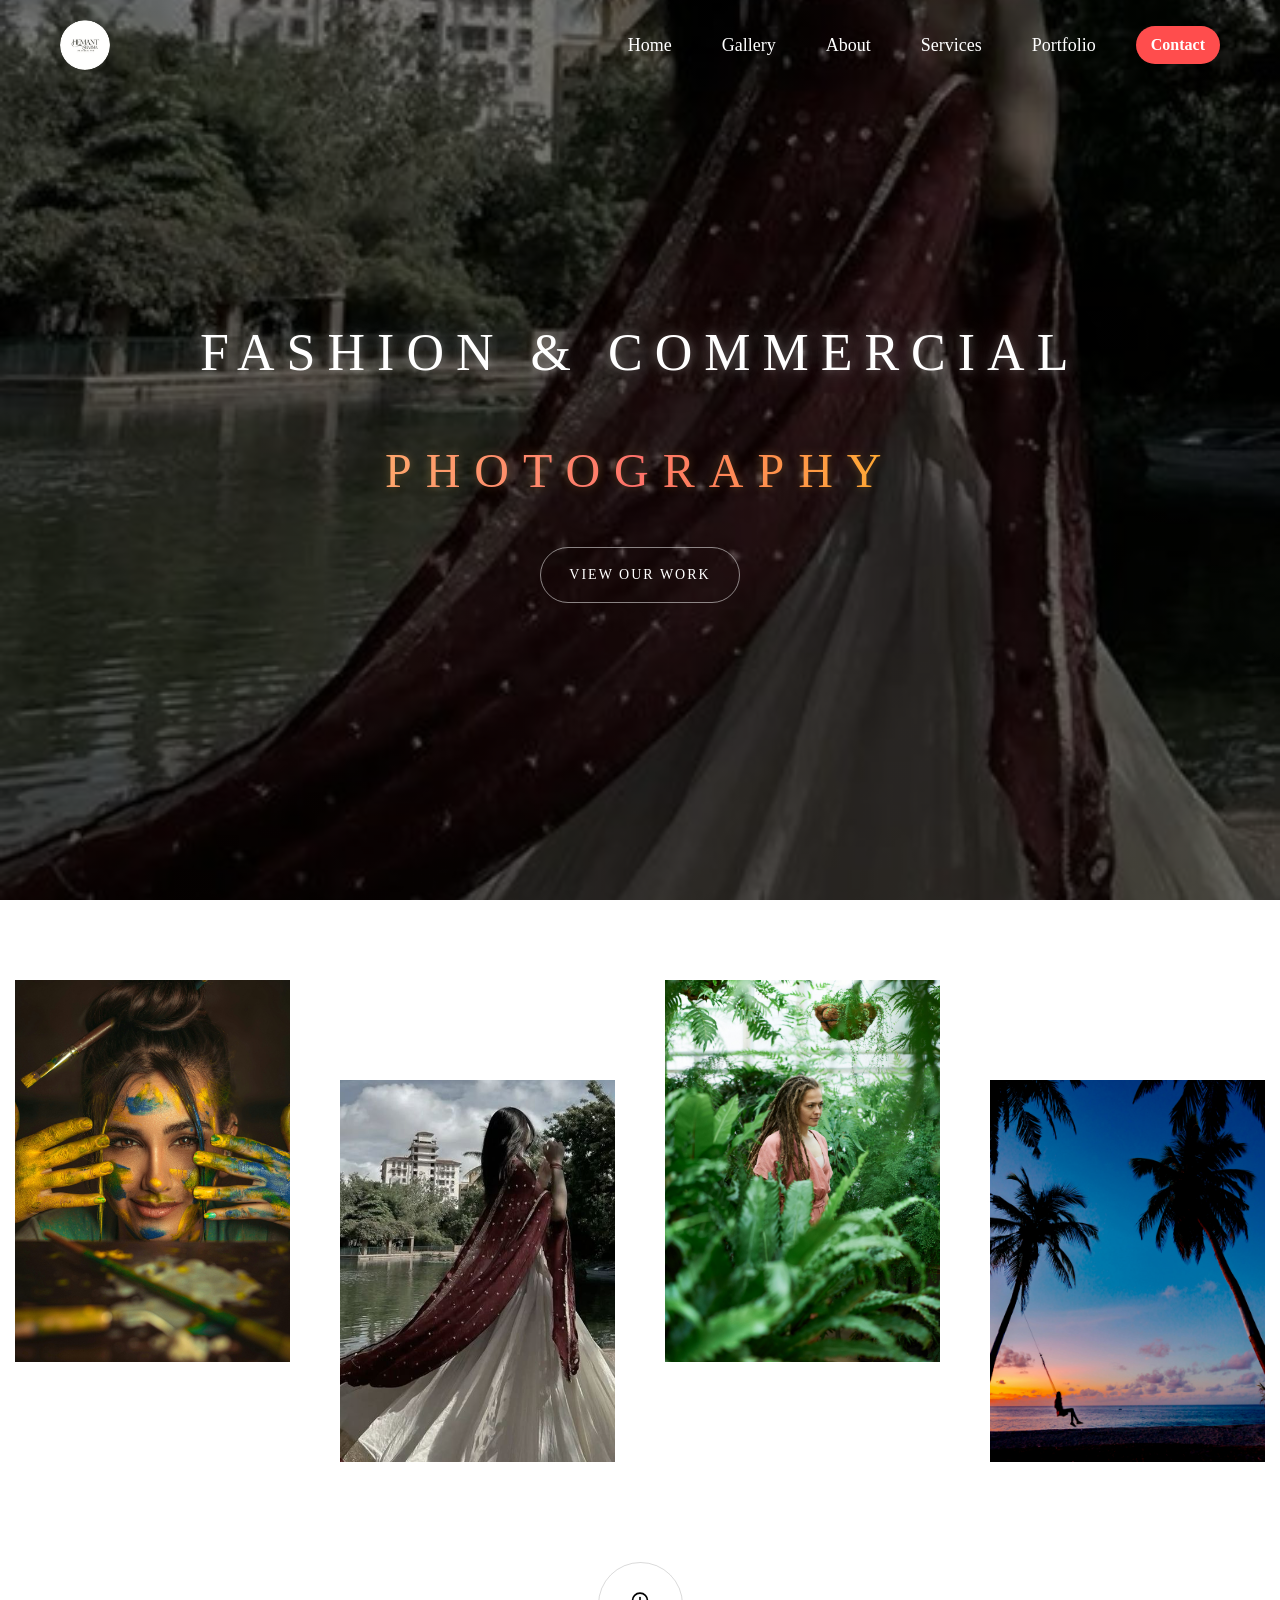
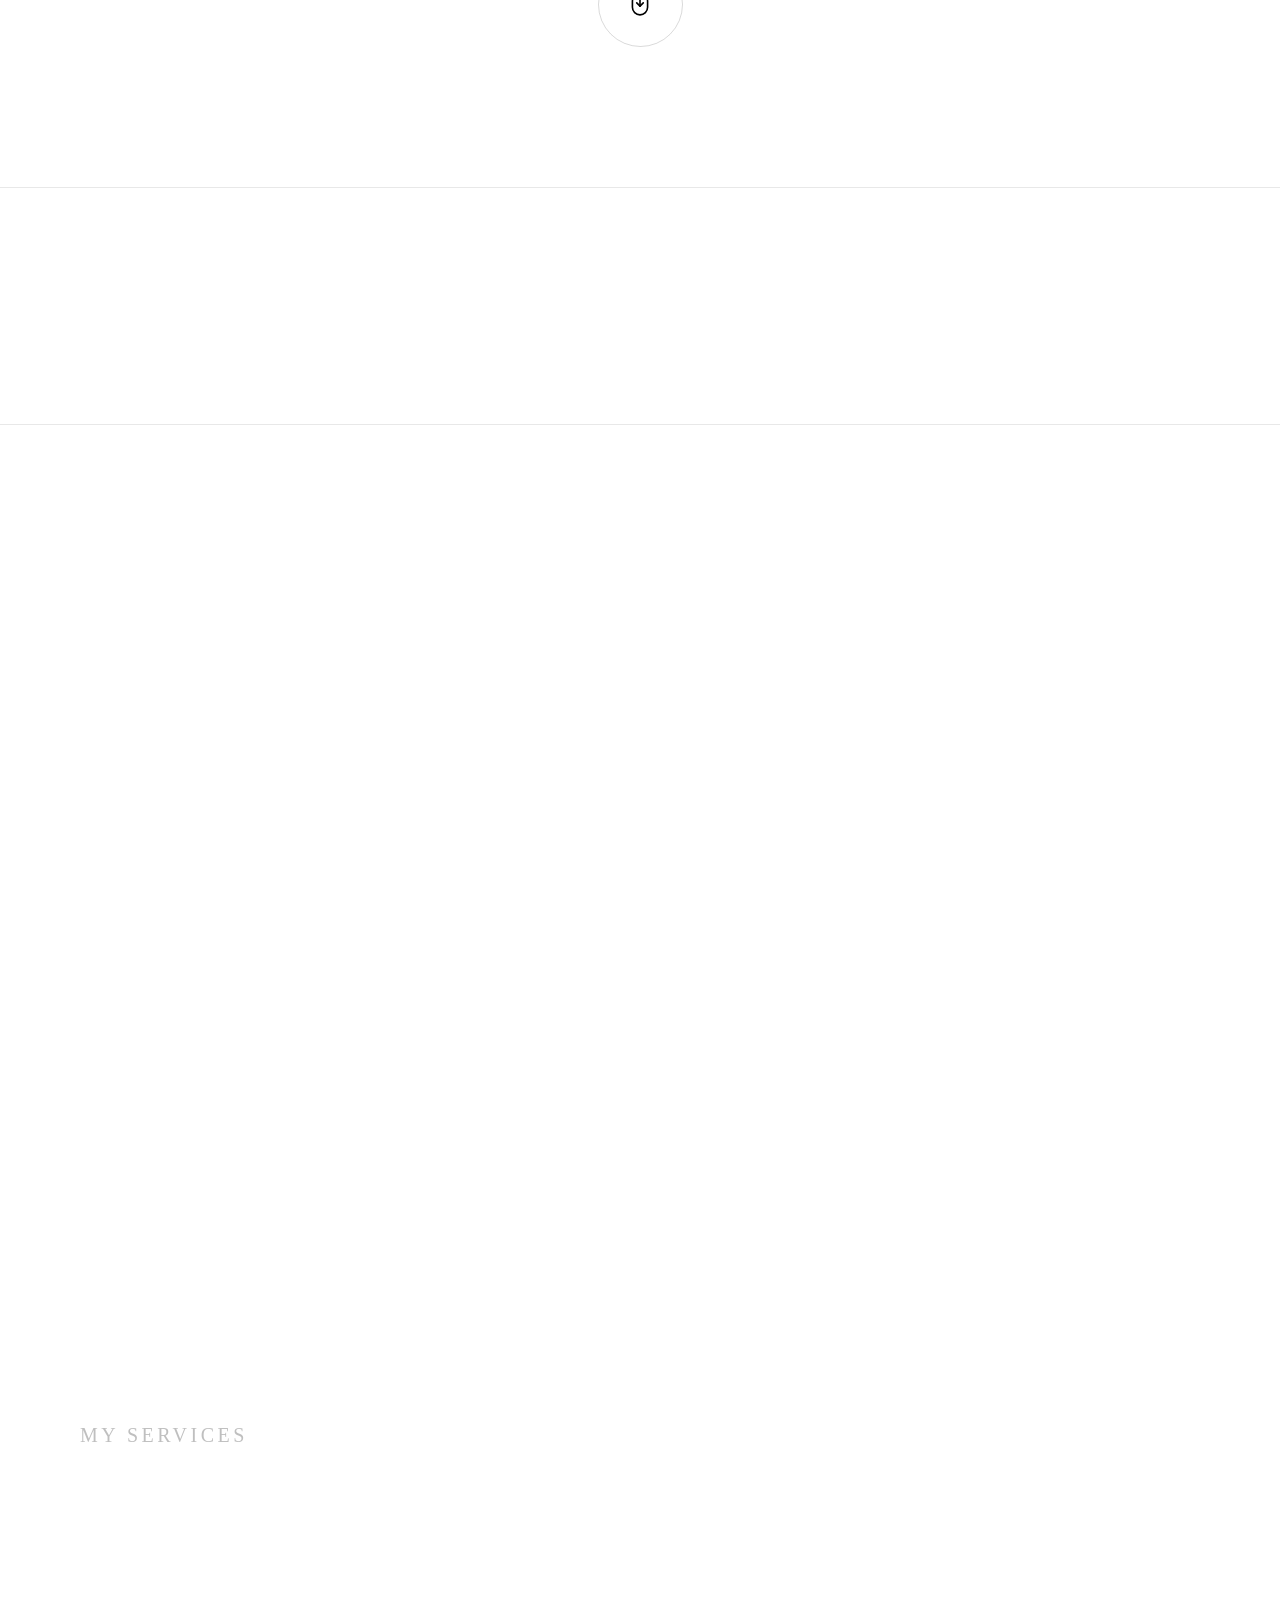
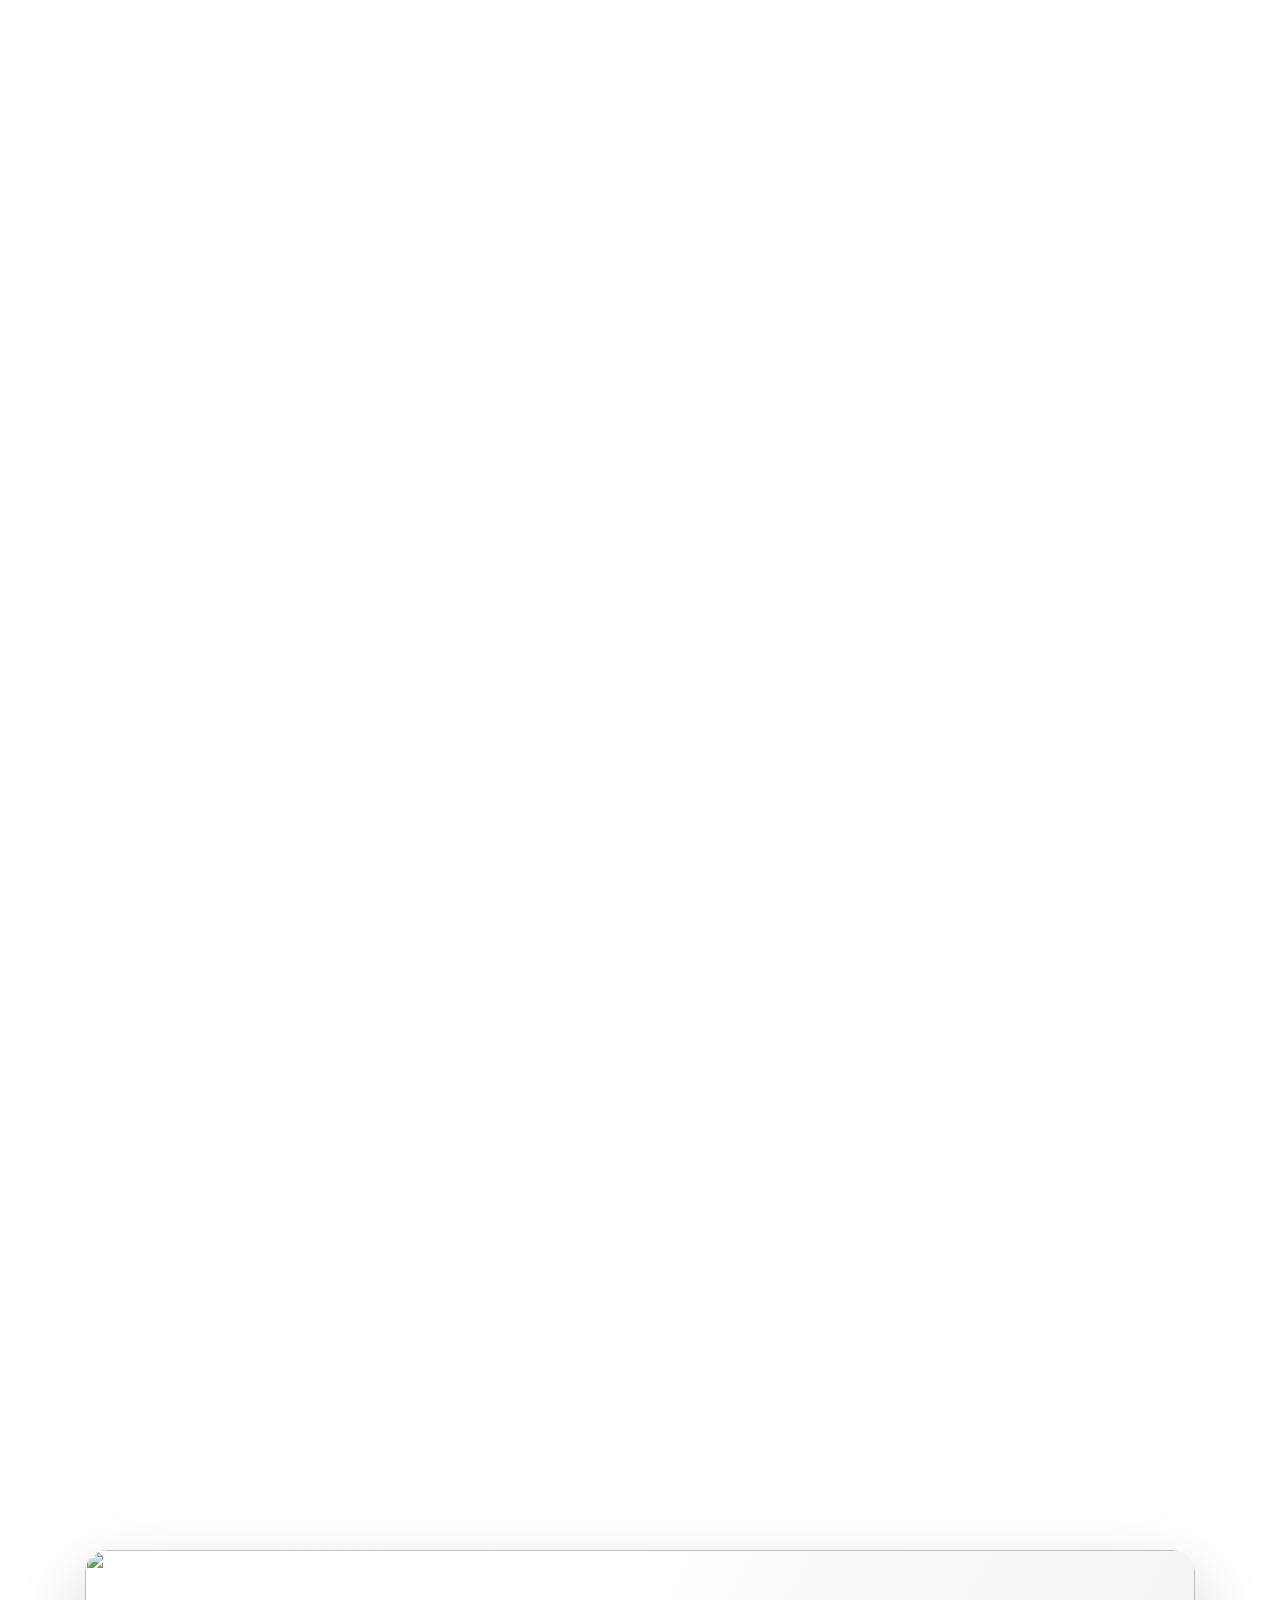
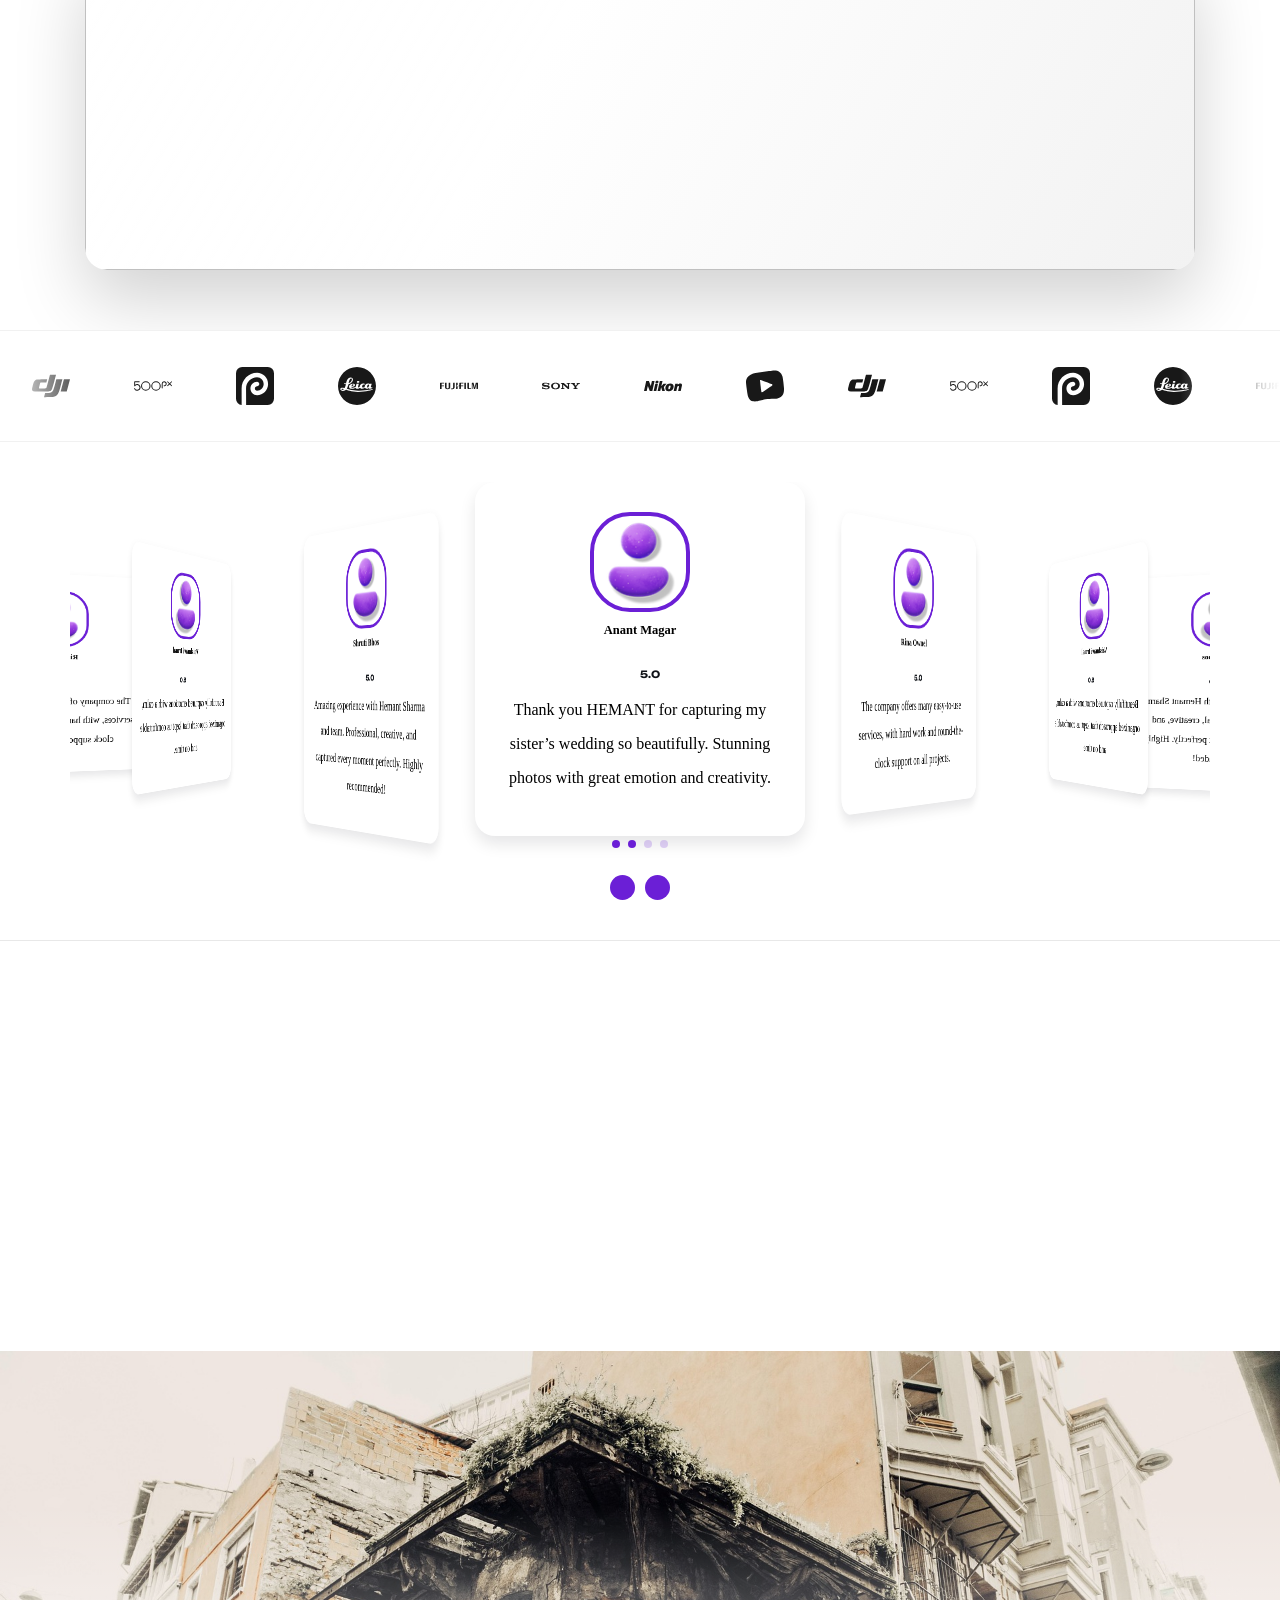
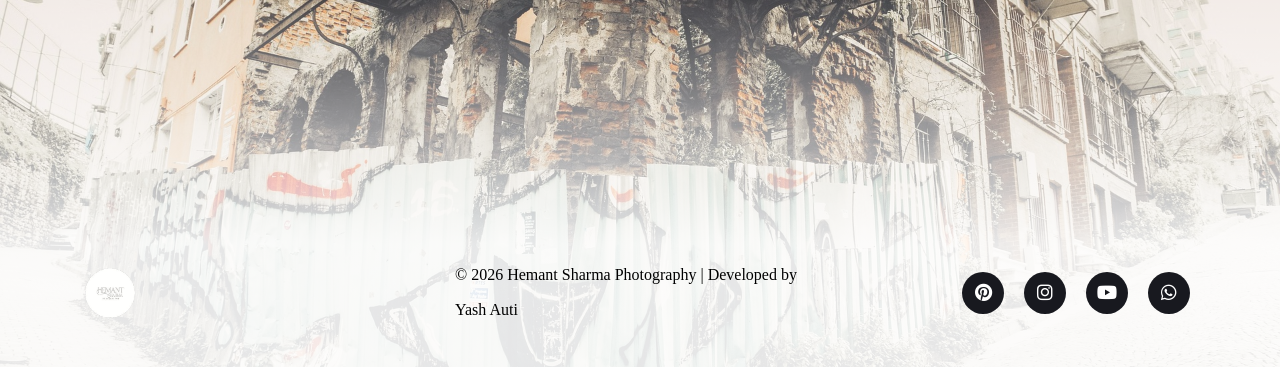
==== commit fd4130a2: "changed design" ====
--- a/hemant1 copy/index.html
+++ b/hemant1 copy/index.html
@@ -70,13 +70,32 @@
     - #HEADER
   -->
 
-  <header class="header" data-header>
-    <div class="container">
-
-      <a href="#" class="logo">
-        <img src="./assets/images/about-shape-1.png" width="50" height="50" alt="Richard home">
-      </a>
-
+ <header class="header">
+  <div class="nav-container">
+
+    <!-- Logo -->
+    <div class="logo">
+      <img src="./assets/images/about-shape-1.png" alt="">
+    </div>
+
+    <!-- Left Menu -->
+    <nav class="nav-left">
+      <a href="#home">Home</a>
+      <a href="#gallery">Gallery</a>
+      <a href="#about">About</a>
+      <a href="#services">Services</a>
+      <a href="#portfolio">Portfolio</a>
+    </nav>
+
+    <!-- Right Button -->
+    <div class="nav-right">
+      <a href="#contact" class="contact-btn">Contact</a>
+    </div>
+
+  </div>
+</header>
+
+<!--
       <button class="nav-open-btn" aria-label="open menu" data-nav-toggler>
         <img src="./assets/images/menu.svg" width="17" height="17" alt="menu icon">
       </button>
@@ -121,7 +140,7 @@
         </ul>
 
 
-        <p class="navbar-title">My Address</p>
+      <!--  <p class="navbar-title">My Address</p>
 
 
 
@@ -147,17 +166,11 @@
   <a href="mailto:hemantsharmaphotography7744@gmail.com" class="mail-link">
   hemantsharmaphotography7744@gmail.com
 </a>
-</p>
-
-      </nav>
-
-      <div class="overlay" data-nav-toggler data-overlay></div>
-
-    </div>
-  </header>
-
-
-
+</p>-->
+
+    <!-- <nav> ... </nav> -->
+
+      
 
 
   <main>
@@ -167,17 +180,17 @@
         - #HERO
       -->
 
-      <section>
-
-        <div class="Section-top">
-  <div class="content-part">
-    <h1>Hemant Sharma<span>Photography</span></h1>
-    <a href="#services">View Our Work</a>
+     <section>
+  <div class="Section-top">
+    <div class="content-part">
+      <h1>
+        Fashion & Commercial <br>
+        <span>Photography</span>
+      </h1>
+      <a href="#services" class="hero-btn">View Our Work</a>
+    </div>
   </div>
-</div>
-    </section> 
-
-
+</section>
 
 
 
--- a/hemant1 copy/assets/css/style.css
+++ b/hemant1 copy/assets/css/style.css
@@ -228,76 +228,124 @@
 
 
 
-.Section-top{
+
+/* ===== HERO SECTION PREMIUM ===== */
+.Section-top {
   width: 100%;
   height: 100vh;
+  position: relative;
   overflow: hidden;
-  position: relative;
+
   background-image: url(../images/gallery-3.jpg);
   background-position: center;
+  background-size: cover;
   background-repeat: no-repeat;
-  background-size: cover;
+
+  display: flex;
+  justify-content: center;
+  align-items: center;
+
+  animation: change 30s infinite ease-in-out;
+}
+
+/* DARK CINEMATIC OVERLAY */
+.Section-top::before {
+  content: "";
+  position: absolute;
+  inset: 0;
+  background: linear-gradient(
+    rgba(0,0,0,0.5),
+    rgba(0,0,0,0.6)
+  );
+  z-index: 1;
+}
+
+/* ===== CONTENT CENTER ===== */
+.content-part {
+  position: relative;
+  z-index: 2;
   text-align: center;
-  justify-content: center;
-  animation: change 30s infinite ease-in-out;
-}
-
-
-
-.content-part{
-  position:absolute;
-  top:50%;
-  left:50%;
-  transform:translate(-50%,-50%);
-  text-transform:uppercase;
-  text-align:center;
-}
-
-/* TITLE */
-.content-part h1{
-  color:#fff;
-  font-size:42px;   /* smaller */
-  letter-spacing:8px;
-  font-weight:500;
-  animation:fadeZoom 2s ease;
-}
-
-.content-part span{
-  color:#aaa;
-}
-
-/* BUTTON */
-.content-part a{
-  display:inline-block;
-  margin-top:20px;
-  background:#111;     /* cinematic black */
-  color:#fff;
-  padding:8px 18px;   /* smaller button */
-  font-size:14px;
-  text-decoration:none;
-  border-radius:30px;
-  border:1px solid #444;
-  transition:0.4s;
-}
-
-/* BUTTON HOVER */
-.content-part a:hover{
-  background:#fff;
-  color:#000;
-}
-
-/* ANIMATION */
-@keyframes fadeZoom{
-  0%{
-    opacity:0;
-    transform:scale(0.8);
-  }
-  100%{
-    opacity:1;
-    transform:scale(1);
-  }
-}
-
+  text-transform: uppercase;
+}
+
+/* ===== MAIN TITLE ===== */
+.content-part h1 {
+  color: #fff;
+  font-size: 52px;
+  letter-spacing: 12px;
+  font-weight: 400;
+
+  text-shadow:
+    0 0 10px rgba(255,255,255,0.3),
+    0 0 20px rgba(255,255,255,0.2),
+    0 0 40px rgba(0,0,0,0.6);
+
+  opacity: 0.95;
+
+  animation: cinematicFade 2s ease forwards;
+}
+
+/* ===== "PHOTOGRAPHY" SPECIAL COLOR ===== */
+.content-part h1 span {
+  display: block;
+  margin-top: 10px;
+  font-size: 48px;
+  letter-spacing: 14px;
+
+  /* 🔥 GOLD + LUXURY GRADIENT */
+  background: linear-gradient(90deg, #ffcc70, #ff6b6b, #ffd700);
+  -webkit-background-clip: text;
+  -webkit-text-fill-color: transparent;
+
+  text-shadow: 0 0 10px rgba(255, 200, 100, 0.3);
+}
+
+/* ===== BUTTON ===== */
+.content-part a {
+  display: inline-block;
+  margin-top: 25px;
+  padding: 12px 28px;
+  font-size: 14px;
+  letter-spacing: 2px;
+
+  color: #fff;
+  background: transparent;
+  border: 1px solid rgba(255,255,255,0.5);
+  border-radius: 30px;
+
+  transition: all 0.4s ease;
+}
+
+.content-part a:hover {
+  background: #fff;
+  color: #000;
+  transform: translateY(-3px);
+  box-shadow: 0 10px 25px rgba(0,0,0,0.3);
+}
+
+/* ===== TEXT ANIMATION ===== */
+@keyframes cinematicFade {
+  0% {
+    opacity: 0;
+    transform: translateY(40px) scale(0.95);
+    letter-spacing: 25px;
+  }
+  100% {
+    opacity: 1;
+    transform: translateY(0) scale(1);
+    letter-spacing: 12px;
+  }
+}
+
+/* ===== BACKGROUND SLIDER ===== */
+@keyframes change {
+  0%   { background-image: url(../images/gallery-3.jpg); }
+  20%  { background-image: url(../images/gallery-4.jpg); }
+  40%  { background-image: url(../images/gallery-5.jpg); }
+  60%  { background-image: url(../images/gallery-6.jpg); }
+  80%  { background-image: url(../images/gallery-7.jpg); }
+  100% { background-image: url(../images/gallery-8.jpg); }
+}
 @keyframes change{
   0%{
     background-image: url(../images/gallery-3.jpg);
@@ -492,11 +540,12 @@
 
 
 
+
 /*-----------------------------------*\
   #HEADER
 \*-----------------------------------*/
 
-.header {
+/*.header {
   position: fixed;
   top: 0;
   left: 0;
@@ -644,7 +693,38 @@
 .overlay.active {
   opacity: 0.75;
   pointer-events: all;
-}
+}*/
+/* ===============================
+   NAVBAR FINAL FIX
+================================= */
+
+
+
+
+
+
+
+
+
+
+
+
+
+
+
+
+
+
+
+
+
+
+
+
+
+
+
+
 
 
 
@@ -2128,7 +2208,7 @@
   z-index: 2;
 }
 
-/* optional glossy overlay (premium feel) */
+
 .slider::after {
   content: "";
   position: absolute;
@@ -2154,23 +2234,85 @@
 
 
 
-@media (max-width: 768px) {
-  .slider {
-    height: 220px;
-  }
-}
-
-@media (max-width: 480px) {
-  .slider {
-    height: 180px;
-  }
-}
-
-
-
-
-
-
-
-
-
+/* HEADER FIX */
+/* ===== HEADER FIX ===== */
+/* ===== HEADER ===== */
+/* ===== HEADER ===== */
+.header {
+  position: absolute;
+  top: 0;
+  left: 0;
+  width: 100%;
+  z-index: 999;
+  padding: 20px 60px;
+
+  display: flex;
+  justify-content: space-between;
+  align-items: center;
+}
+
+/* ===== NAV CONTAINER ===== */
+.nav-container {
+  display: flex;
+  align-items: center;
+  width: 100%;
+}
+
+/* ===== LOGO ===== */
+.logo img {
+  width: 50px;
+  border-radius: 50%;
+}
+
+/* ===== NAV LINKS ===== */
+.nav-left {
+  display: flex;
+  gap: 50px;
+  margin-left: auto;  /* ✅ FIXED */
+}
+
+/* ===== LINKS ===== */
+.nav-left a {
+  text-decoration: none;
+  color: #fff;
+  font-size: 18px;
+  font-weight: 500;
+  position: relative;
+}
+
+/* UNDERLINE EFFECT */
+.nav-left a::after {
+  content: "";
+  position: absolute;
+  left: 0;
+  bottom: -5px;
+  width: 0%;
+  height: 2px;
+  background: #fff;
+  transition: 0.3s;
+}
+
+.nav-left a:hover::after {
+  width: 100%;
+}
+
+/* ===== RIGHT SIDE ===== */
+.nav-right {
+  margin-left: 40px;
+}
+
+/* ===== CONTACT BUTTON ===== */
+.contact-btn {
+  display: inline-block;   /* 🔥 IMPORTANT */
+  background: #ff4d4d;
+  color: #fff;
+  padding: 2px 15px;
+  border-radius: 25px;
+  text-decoration: none;
+  font-weight: 600;
+  transition: 0.3s;
+}
+
+.contact-btn:hover {
+  background: #ff2e2e;
+}
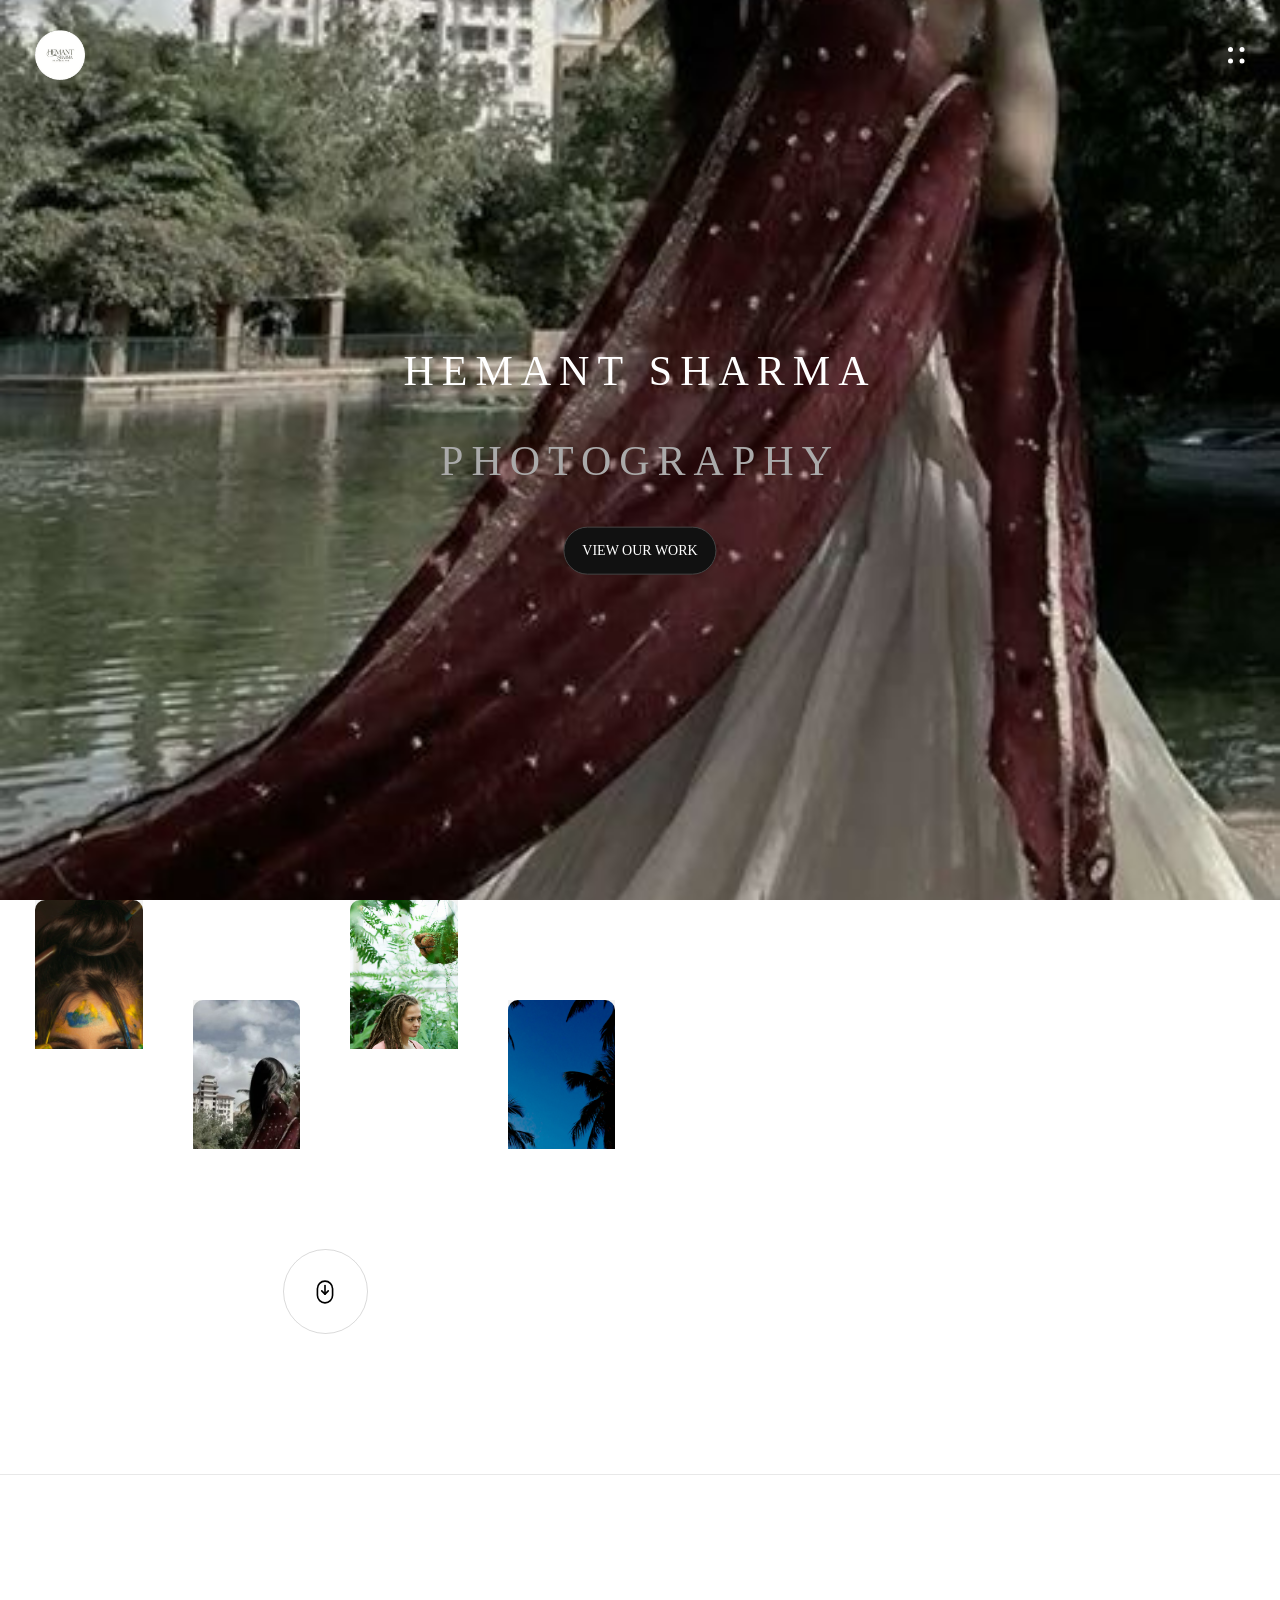
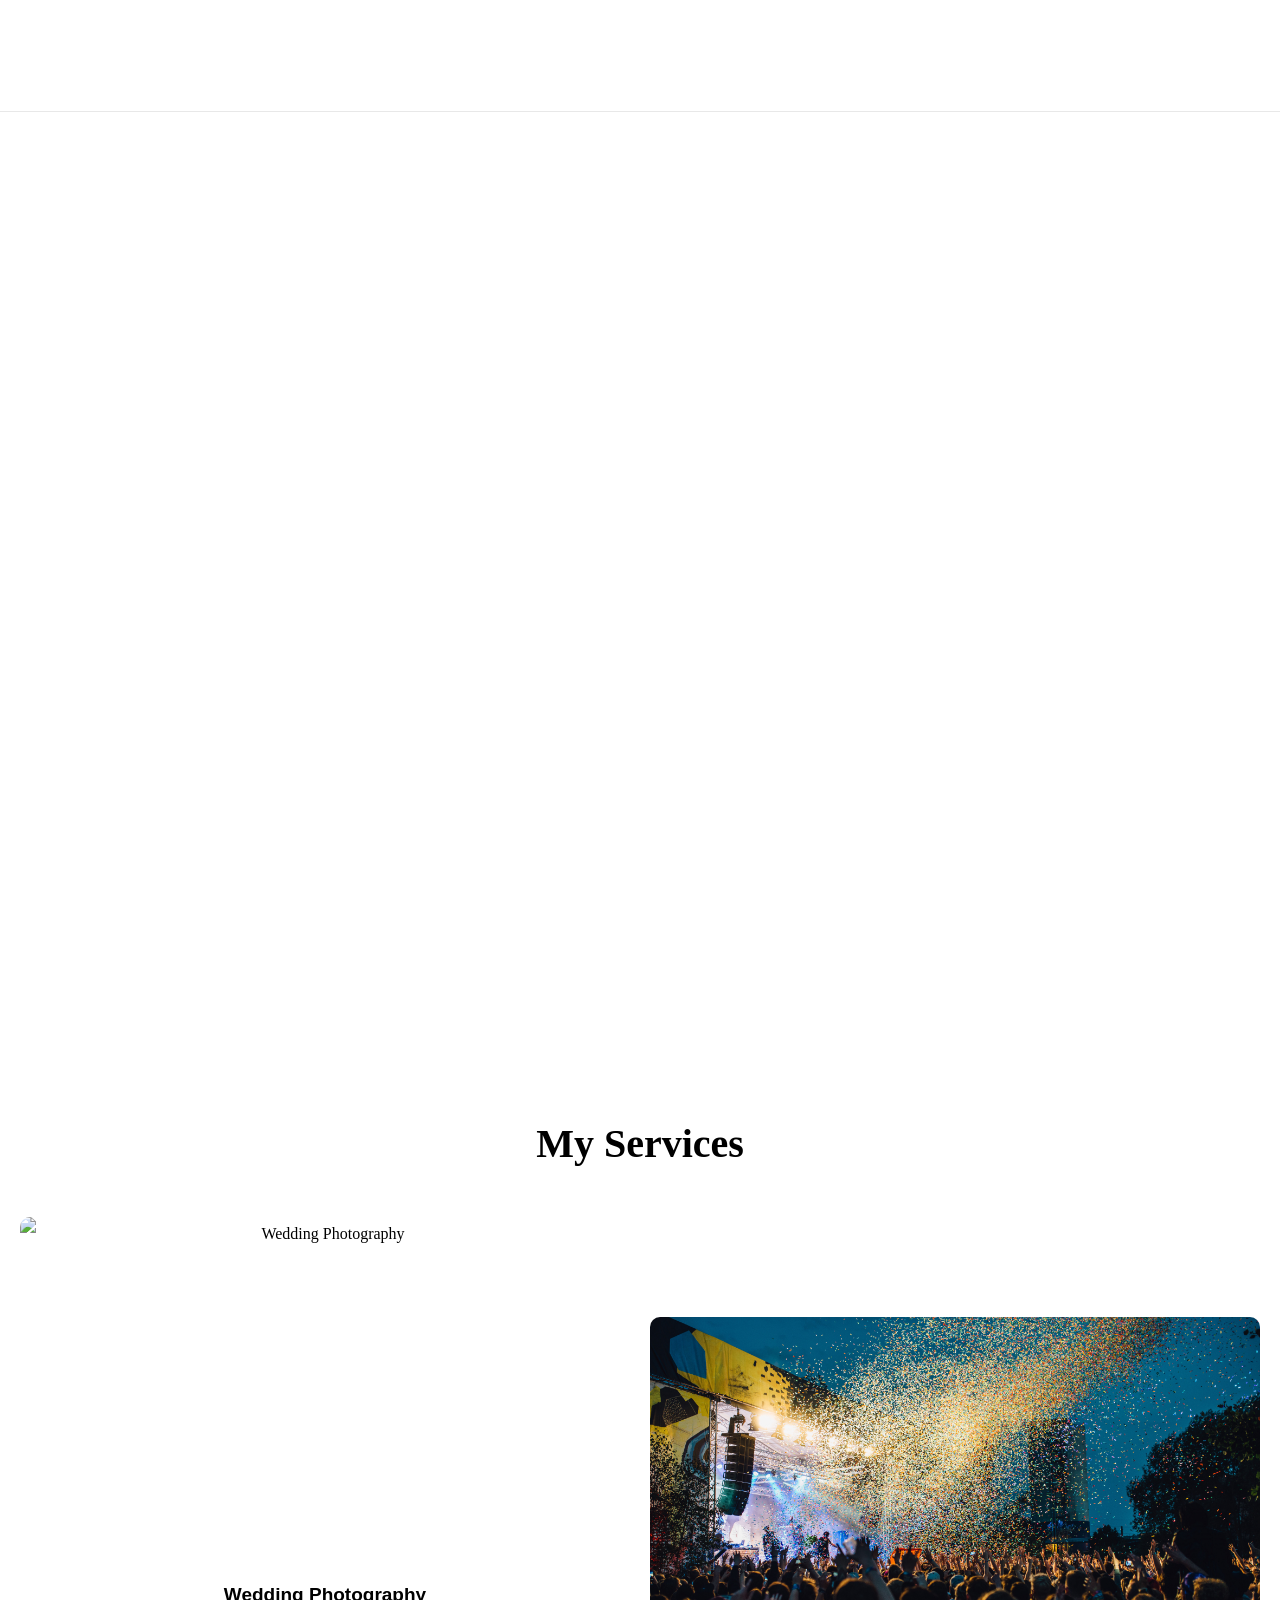
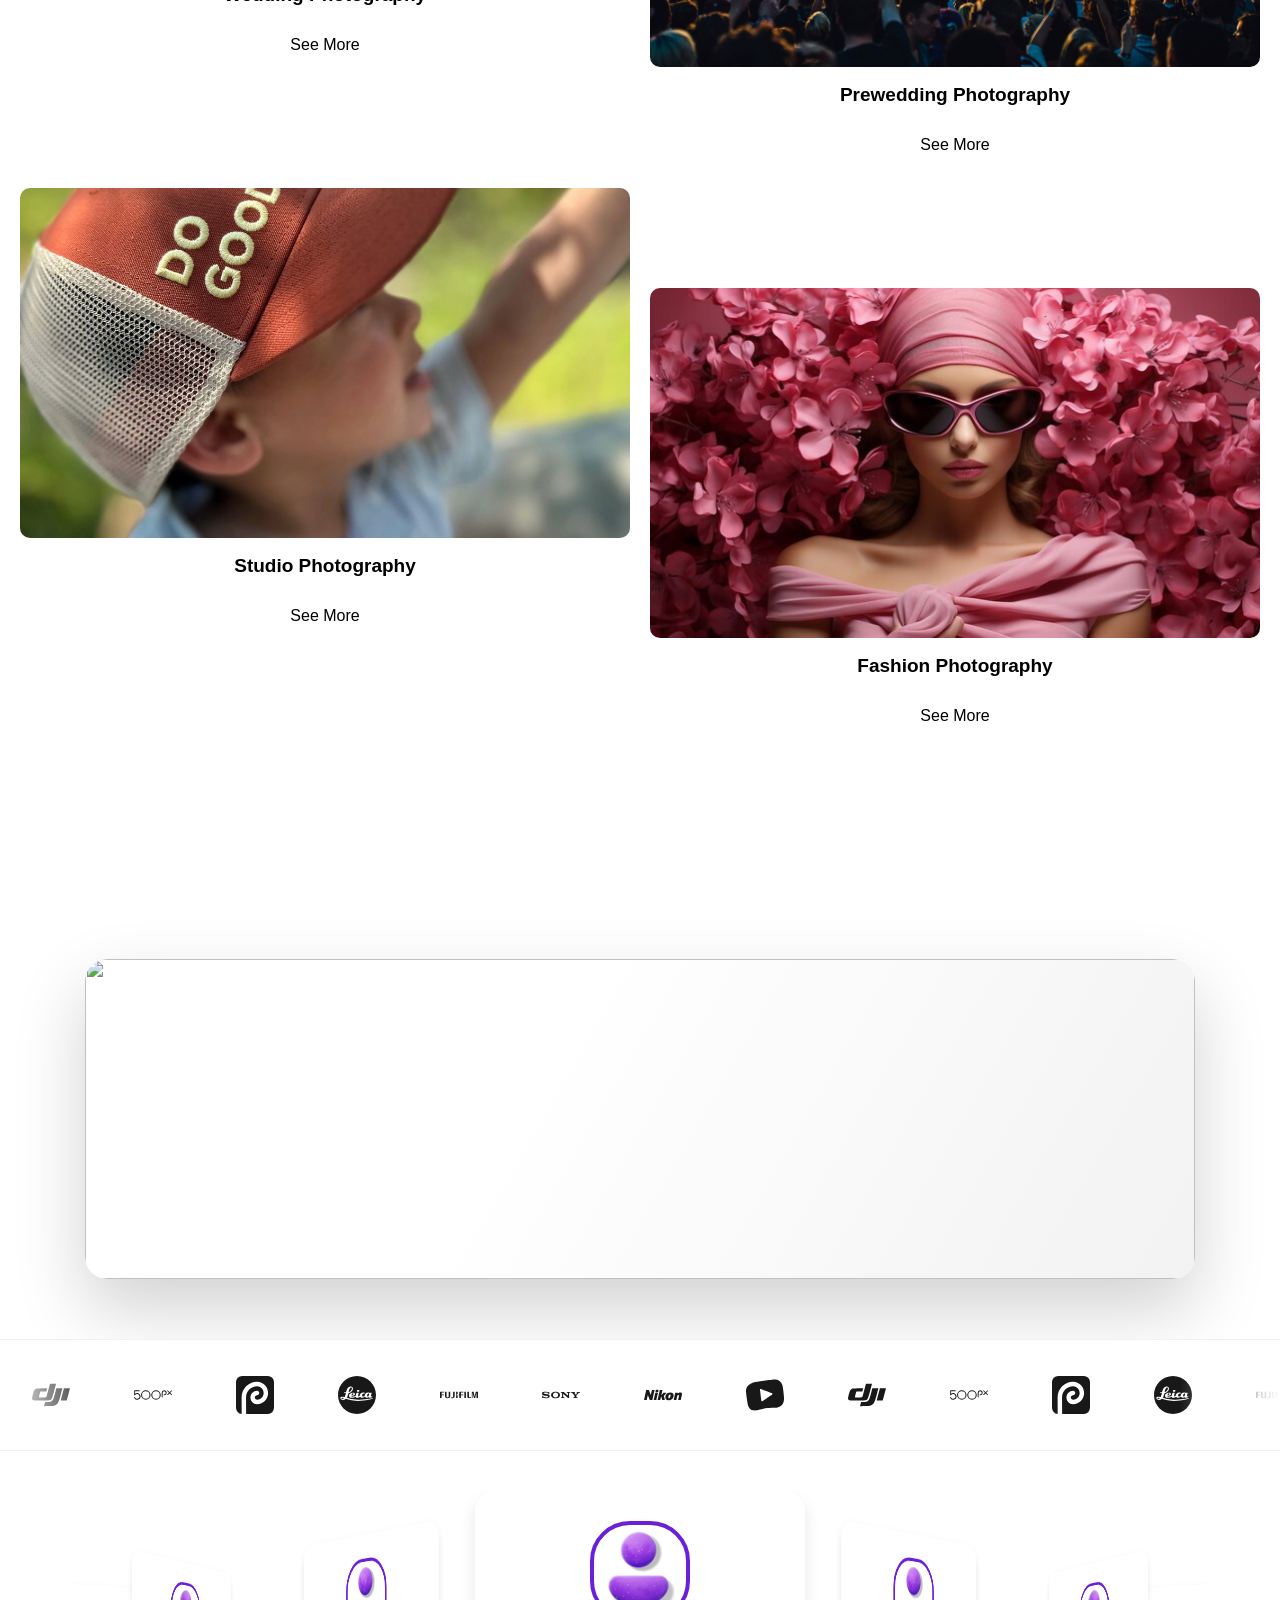
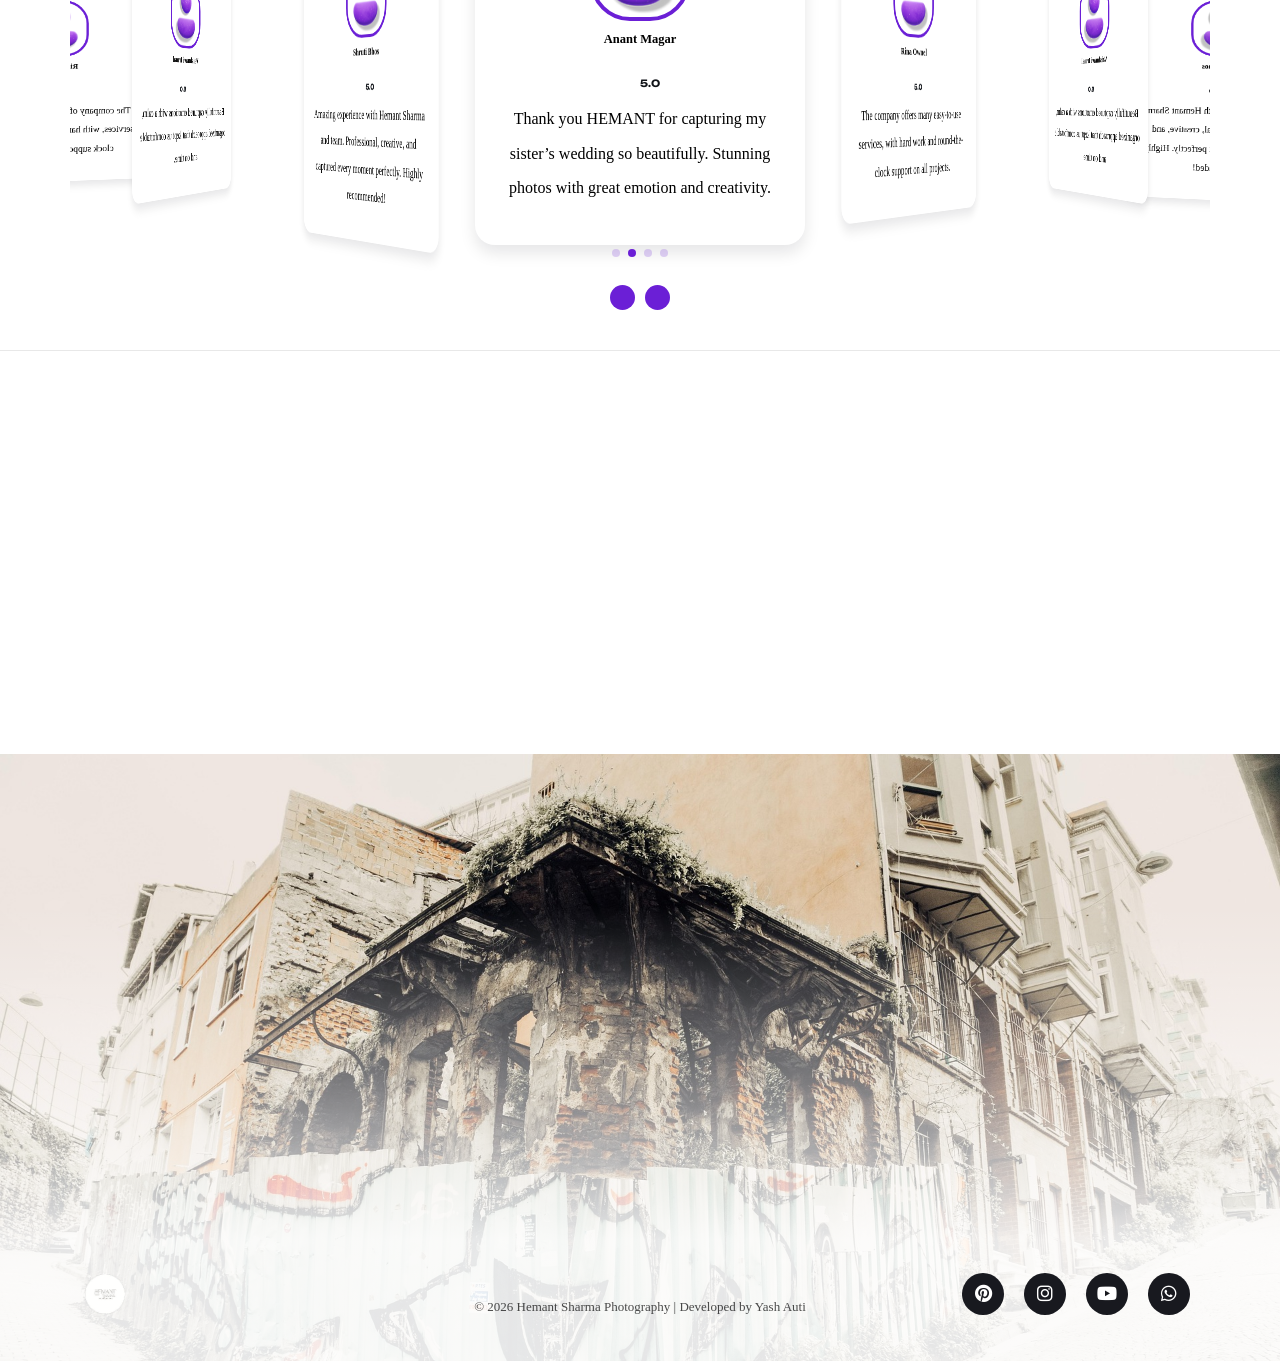
==== commit bffa03f9: "Added navbar and back button to gallery page" ====
--- a/hemant1 copy/index.html
+++ b/hemant1 copy/index.html
@@ -70,32 +70,13 @@
     - #HEADER
   -->
 
- <header class="header">
-  <div class="nav-container">
-
-    <!-- Logo -->
-    <div class="logo">
-      <img src="./assets/images/about-shape-1.png" alt="">
-    </div>
-
-    <!-- Left Menu -->
-    <nav class="nav-left">
-      <a href="#home">Home</a>
-      <a href="#gallery">Gallery</a>
-      <a href="#about">About</a>
-      <a href="#services">Services</a>
-      <a href="#portfolio">Portfolio</a>
-    </nav>
-
-    <!-- Right Button -->
-    <div class="nav-right">
-      <a href="#contact" class="contact-btn">Contact</a>
-    </div>
-
-  </div>
-</header>
-
-<!--
+  <header class="header" data-header>
+    <div class="container">
+
+      <a href="#" class="logo">
+        <img src="./assets/images/about-shape-1.png" width="50" height="50" alt="Richard home">
+      </a>
+
       <button class="nav-open-btn" aria-label="open menu" data-nav-toggler>
         <img src="./assets/images/menu.svg" width="17" height="17" alt="menu icon">
       </button>
@@ -140,7 +121,7 @@
         </ul>
 
 
-      <!--  <p class="navbar-title">My Address</p>
+        <p class="navbar-title">My Address</p>
 
 
 
@@ -166,11 +147,17 @@
   <a href="mailto:hemantsharmaphotography7744@gmail.com" class="mail-link">
   hemantsharmaphotography7744@gmail.com
 </a>
-</p>-->
-
-    <!-- <nav> ... </nav> -->
-
-      
+</p>
+
+      </nav>
+
+      <div class="overlay" data-nav-toggler data-overlay></div>
+
+    </div>
+  </header>
+
+
+
 
 
   <main>
@@ -180,17 +167,17 @@
         - #HERO
       -->
 
-     <section>
-  <div class="Section-top">
-    <div class="content-part">
-      <h1>
-        Fashion & Commercial <br>
-        <span>Photography</span>
-      </h1>
-      <a href="#services" class="hero-btn">View Our Work</a>
-    </div>
+      <section>
+
+        <div class="Section-top">
+  <div class="content-part">
+    <h1>Hemant Sharma<span>Photography</span></h1>
+    <a href="#services">View Our Work</a>
   </div>
-</section>
+</div>
+    </section> 
+
+
 
 
 
@@ -649,13 +636,55 @@
         </div>
       </section>
 
+      <section class="section service" id="services">
+
+  <h2 class="section-title">My Services</h2>
+
+  <div class="gallery">
+
+    <!-- Wedding -->
+    <div class="gallery-item">
+      <img src="./assets/images/service-1.jpg" alt="Wedding Photography">
+      <h3>Wedding Photography</h3>
+      <!--<a href="wedding/Wedding.html" class="btn">See More</a>-->
+      <a href="wedding/Wedding.html" class="btn">See More</a>
+    </div>
+
+    <!-- Prewedding -->
+    <div class="gallery-item">
+      <img src="./assets/images/service-2.jpg" alt="Prewedding Photography">
+      <h3>Prewedding Photography</h3>
+      <!--<a href="ev/Event.html" class="btn">See More</a>-->
+      <a href="ev/Event.html" class="btn">See More</a>
+    </div>
+
+    <!-- Studio -->
+    <div class="gallery-item">
+      <img src="./assets/images/service-3.jpg" alt="Studio Photography">
+      <h3>Studio Photography</h3>
+      <!--<a href="./fashion/fashion.html" class="btn">See More</a>-->
+      <a href="./fashion/fashion.html" class="btn">See More</a>
+    </div>
+
+    <!-- Fashion -->
+    <div class="gallery-item">
+      <img src="./assets/images/services4.jpg" alt="Fashion Photography">
+      <h3>Fashion Photography</h3>
+      <!--<a href="./wedkid/Stdio.html" class="btn">See More</a>-->
+      <a href="./wedkid/Stdio.html" class="btn">See More</a>
+    </div>
+
+  </div>
+
+</section>
+
 
 
 
 
       <!-- 
         - #SERVICE
-      -->
+      
 
       <section class="section service" id="services" aria-labelledby="service-lable">
 
@@ -712,7 +741,7 @@
           </li>
 
 
- <!-- Fashion photo -->
+ <!-- Fashion photo 
 
           <li data-reveal>
             <div class="service-card container">
@@ -768,6 +797,7 @@
         </ul>
 
       </section>
+    -->
 
 
 
@@ -776,7 +806,7 @@
       <!-- 
         - #PORTFOLIO
       -->
-
+<!--
       <section class="section portfolio" id="portfolio" aria-labelledby="portfolio-label">
         <div class="container">
 
@@ -897,7 +927,7 @@
     </article>
   </main>
 
-
+-->
 
 
  <!--Font Awesome CDN-->
--- a/hemant1 copy/assetss/css/styles.css
+++ b/hemant1 copy/assetss/css/styles.css
@@ -163,6 +163,123 @@
    color: black;
 }
 
+/* Title */
+.gallery-title {
+  text-align: center;
+  font-size: 2.5rem;
+  margin: 40px 0;
+  font-family: 'Poppins', sans-serif;
+  font-weight: 500;
+}
+/* NAVBAR */
+.navbar {
+  width: 100%;
+  background: white;
+  padding: 15px 50px;
+  border-bottom: 1px solid #eee;
+}
+
+.nav-container {
+  display: flex;
+  justify-content: space-between;
+  align-items: center;
+}
+
+.logo {
+  font-family: 'Poppins', sans-serif;
+  font-size: 1.5rem;
+}
+
+.nav-links {
+  list-style: none;
+  display: flex;
+  gap: 25px;
+}
+
+.nav-links a {
+  text-decoration: none;
+  color: black;
+  font-family: 'Poppins', sans-serif;
+  transition: 0.3s;
+}
+
+.nav-links a:hover {
+  color: gray;
+}
+
+/* BACK BUTTON */
+.back-btn-container {
+  padding: 20px 80px;
+}
+
+.back-btn {
+  text-decoration: none;
+  font-family: 'Poppins', sans-serif;
+  color: black;
+  font-size: 1rem;
+  transition: 0.3s;
+}
+
+.back-btn:hover {
+  color: gray;
+}
+
+
+/* Gallery Grid */
+.photo-gallery {
+  display: grid;
+  grid-template-columns: repeat(2, 1fr);
+  gap: 40px;
+  padding: 0 80px;
+}
+
+/* Each Item */
+.photo-item {
+  text-align: center;
+}
+
+/* Image */
+.photo-item img {
+  width: 100%;
+  height: 400px;
+  object-fit: cover;
+  transition: transform 0.4s ease, opacity 0.4s ease;
+}
+
+/* Hover Effect */
+.photo-item img:hover {
+  transform: scale(1.03);
+  opacity: 0.9;
+}
+
+/* Caption */
+.photo-item p {
+  margin-top: 12px;
+  font-size: 1rem;
+  font-family: 'Poppins', sans-serif;
+  color: #333;
+}
+
+/* Responsive */
+@media (max-width: 768px) {
+  .photo-gallery {
+    grid-template-columns: 1fr;
+    padding: 0 20px;
+  }
+}
+.photo-item {
+  opacity: 0;
+  transform: translateY(20px);
+  animation: fadeIn 0.6s ease forwards;
+}
+
+@keyframes fadeIn {
+  to {
+    opacity: 1;
+    transform: translateY(0);
+  }
+}
+
 
 /*=============== BREAKPOINTS ===============*/
 /* For small devices */
--- a/hemant1 copy/assets/css/style.css
+++ b/hemant1 copy/assets/css/style.css
@@ -228,124 +228,76 @@
 
 
 
-
-/* ===== HERO SECTION PREMIUM ===== */
-.Section-top {
+.Section-top{
   width: 100%;
   height: 100vh;
+  overflow: hidden;
   position: relative;
-  overflow: hidden;
-
   background-image: url(../images/gallery-3.jpg);
   background-position: center;
+  background-repeat: no-repeat;
   background-size: cover;
-  background-repeat: no-repeat;
-
-  display: flex;
+  text-align: center;
   justify-content: center;
-  align-items: center;
-
   animation: change 30s infinite ease-in-out;
 }
 
-/* DARK CINEMATIC OVERLAY */
-.Section-top::before {
-  content: "";
-  position: absolute;
-  inset: 0;
-  background: linear-gradient(
-    rgba(0,0,0,0.5),
-    rgba(0,0,0,0.6)
-  );
-  z-index: 1;
-}
-
-/* ===== CONTENT CENTER ===== */
-.content-part {
-  position: relative;
-  z-index: 2;
-  text-align: center;
-  text-transform: uppercase;
-}
-
-/* ===== MAIN TITLE ===== */
-.content-part h1 {
-  color: #fff;
-  font-size: 52px;
-  letter-spacing: 12px;
-  font-weight: 400;
-
-  text-shadow:
-    0 0 10px rgba(255,255,255,0.3),
-    0 0 20px rgba(255,255,255,0.2),
-    0 0 40px rgba(0,0,0,0.6);
-
-  opacity: 0.95;
-
-  animation: cinematicFade 2s ease forwards;
-}
-
-/* ===== "PHOTOGRAPHY" SPECIAL COLOR ===== */
-.content-part h1 span {
-  display: block;
-  margin-top: 10px;
-  font-size: 48px;
-  letter-spacing: 14px;
-
-  /* 🔥 GOLD + LUXURY GRADIENT */
-  background: linear-gradient(90deg, #ffcc70, #ff6b6b, #ffd700);
-  -webkit-background-clip: text;
-  -webkit-text-fill-color: transparent;
-
-  text-shadow: 0 0 10px rgba(255, 200, 100, 0.3);
-}
-
-/* ===== BUTTON ===== */
-.content-part a {
-  display: inline-block;
-  margin-top: 25px;
-  padding: 12px 28px;
-  font-size: 14px;
-  letter-spacing: 2px;
-
-  color: #fff;
-  background: transparent;
-  border: 1px solid rgba(255,255,255,0.5);
-  border-radius: 30px;
-
-  transition: all 0.4s ease;
-}
-
-.content-part a:hover {
-  background: #fff;
-  color: #000;
-  transform: translateY(-3px);
-  box-shadow: 0 10px 25px rgba(0,0,0,0.3);
-}
-
-/* ===== TEXT ANIMATION ===== */
-@keyframes cinematicFade {
-  0% {
-    opacity: 0;
-    transform: translateY(40px) scale(0.95);
-    letter-spacing: 25px;
-  }
-  100% {
-    opacity: 1;
-    transform: translateY(0) scale(1);
-    letter-spacing: 12px;
-  }
-}
-
-/* ===== BACKGROUND SLIDER ===== */
-@keyframes change {
-  0%   { background-image: url(../images/gallery-3.jpg); }
-  20%  { background-image: url(../images/gallery-4.jpg); }
-  40%  { background-image: url(../images/gallery-5.jpg); }
-  60%  { background-image: url(../images/gallery-6.jpg); }
-  80%  { background-image: url(../images/gallery-7.jpg); }
-  100% { background-image: url(../images/gallery-8.jpg); }
-}
+
+
+.content-part{
+  position:absolute;
+  top:50%;
+  left:50%;
+  transform:translate(-50%,-50%);
+  text-transform:uppercase;
+  text-align:center;
+}
+
+/* TITLE */
+.content-part h1{
+  color:#fff;
+  font-size:42px;   /* smaller */
+  letter-spacing:8px;
+  font-weight:500;
+  animation:fadeZoom 2s ease;
+}
+
+.content-part span{
+  color:#aaa;
+}
+
+/* BUTTON */
+.content-part a{
+  display:inline-block;
+  margin-top:20px;
+  background:#111;     /* cinematic black */
+  color:#fff;
+  padding:8px 18px;   /* smaller button */
+  font-size:14px;
+  text-decoration:none;
+  border-radius:30px;
+  border:1px solid #444;
+  transition:0.4s;
+}
+
+/* BUTTON HOVER */
+.content-part a:hover{
+  background:#fff;
+  color:#000;
+}
+
+/* ANIMATION */
+@keyframes fadeZoom{
+  0%{
+    opacity:0;
+    transform:scale(0.8);
+  }
+  100%{
+    opacity:1;
+    transform:scale(1);
+  }
+}
+
 @keyframes change{
   0%{
     background-image: url(../images/gallery-3.jpg);
@@ -540,12 +492,11 @@
 
 
 
-
 /*-----------------------------------*\
   #HEADER
 \*-----------------------------------*/
 
-/*.header {
+.header {
   position: fixed;
   top: 0;
   left: 0;
@@ -693,38 +644,7 @@
 .overlay.active {
   opacity: 0.75;
   pointer-events: all;
-}*/
-/* ===============================
-   NAVBAR FINAL FIX
-================================= */
-
-
-
-
-
-
-
-
-
-
-
-
-
-
-
-
-
-
-
-
-
-
-
-
-
-
-
-
+}
 
 
 
@@ -1002,7 +922,7 @@
 
 /*-----------------------------------*\
   #SERVICES
-\*-----------------------------------*/
+
 
 .service { padding-inline: 15px; }
 
@@ -1038,8 +958,63 @@
 
 .service-card .btn-icon svg { width: 25px; }
 
-
-
+\*-----------------------------------*/
+.section-title {
+  text-align: center;
+  font-size: 4rem;
+  margin-bottom: 30px;
+}
+
+.gallery {
+  display: grid;
+  grid-template-columns: repeat(2, 1fr);
+  gap: 20px;
+  padding: 0 20px;
+}
+
+.gallery-item {
+  text-align: center;
+  overflow: hidden;
+}
+
+.gallery-item img {
+  width: 100%;
+  height: 350px;
+  object-fit: cover;
+  border-radius: 10px;
+  transition: transform 0.4s ease;
+}
+
+.gallery-item img:hover {
+  transform: scale(1.05);
+}
+
+.gallery-item h3 {
+  margin: 8px 0 4px 0;  /* top right bottom left */
+  font-size: 1.9rem;
+}
+
+.btn {
+  display: inline-block;
+ 
+  background: white;
+  color: black;
+  text-decoration: none;
+  border-radius: 5px;
+  transition: 0.3s;
+  
+  margin-top: 2px;   /* reduce space */
+  padding: 6px 12px;
+
+}
+.gallery-item h3,
+.btn {
+  font-family: 'Poppins', sans-serif;
+}
+
+.btn:hover {
+  background: #444;
+}
 
 
 /*-----------------------------------*\
@@ -2208,7 +2183,7 @@
   z-index: 2;
 }
 
-
+/* optional glossy overlay (premium feel) */
 .slider::after {
   content: "";
   position: absolute;
@@ -2234,85 +2209,23 @@
 
 
 
-/* HEADER FIX */
-/* ===== HEADER FIX ===== */
-/* ===== HEADER ===== */
-/* ===== HEADER ===== */
-.header {
-  position: absolute;
-  top: 0;
-  left: 0;
-  width: 100%;
-  z-index: 999;
-  padding: 20px 60px;
-
-  display: flex;
-  justify-content: space-between;
-  align-items: center;
-}
-
-/* ===== NAV CONTAINER ===== */
-.nav-container {
-  display: flex;
-  align-items: center;
-  width: 100%;
-}
-
-/* ===== LOGO ===== */
-.logo img {
-  width: 50px;
-  border-radius: 50%;
-}
-
-/* ===== NAV LINKS ===== */
-.nav-left {
-  display: flex;
-  gap: 50px;
-  margin-left: auto;  /* ✅ FIXED */
-}
-
-/* ===== LINKS ===== */
-.nav-left a {
-  text-decoration: none;
-  color: #fff;
-  font-size: 18px;
-  font-weight: 500;
-  position: relative;
-}
-
-/* UNDERLINE EFFECT */
-.nav-left a::after {
-  content: "";
-  position: absolute;
-  left: 0;
-  bottom: -5px;
-  width: 0%;
-  height: 2px;
-  background: #fff;
-  transition: 0.3s;
-}
-
-.nav-left a:hover::after {
-  width: 100%;
-}
-
-/* ===== RIGHT SIDE ===== */
-.nav-right {
-  margin-left: 40px;
-}
-
-/* ===== CONTACT BUTTON ===== */
-.contact-btn {
-  display: inline-block;   /* 🔥 IMPORTANT */
-  background: #ff4d4d;
-  color: #fff;
-  padding: 2px 15px;
-  border-radius: 25px;
-  text-decoration: none;
-  font-weight: 600;
-  transition: 0.3s;
-}
-
-.contact-btn:hover {
-  background: #ff2e2e;
-}+@media (max-width: 768px) {
+  .slider {
+    height: 220px;
+  }
+}
+
+@media (max-width: 480px) {
+  .slider {
+    height: 180px;
+  }
+}
+
+
+
+
+
+
+
+
+
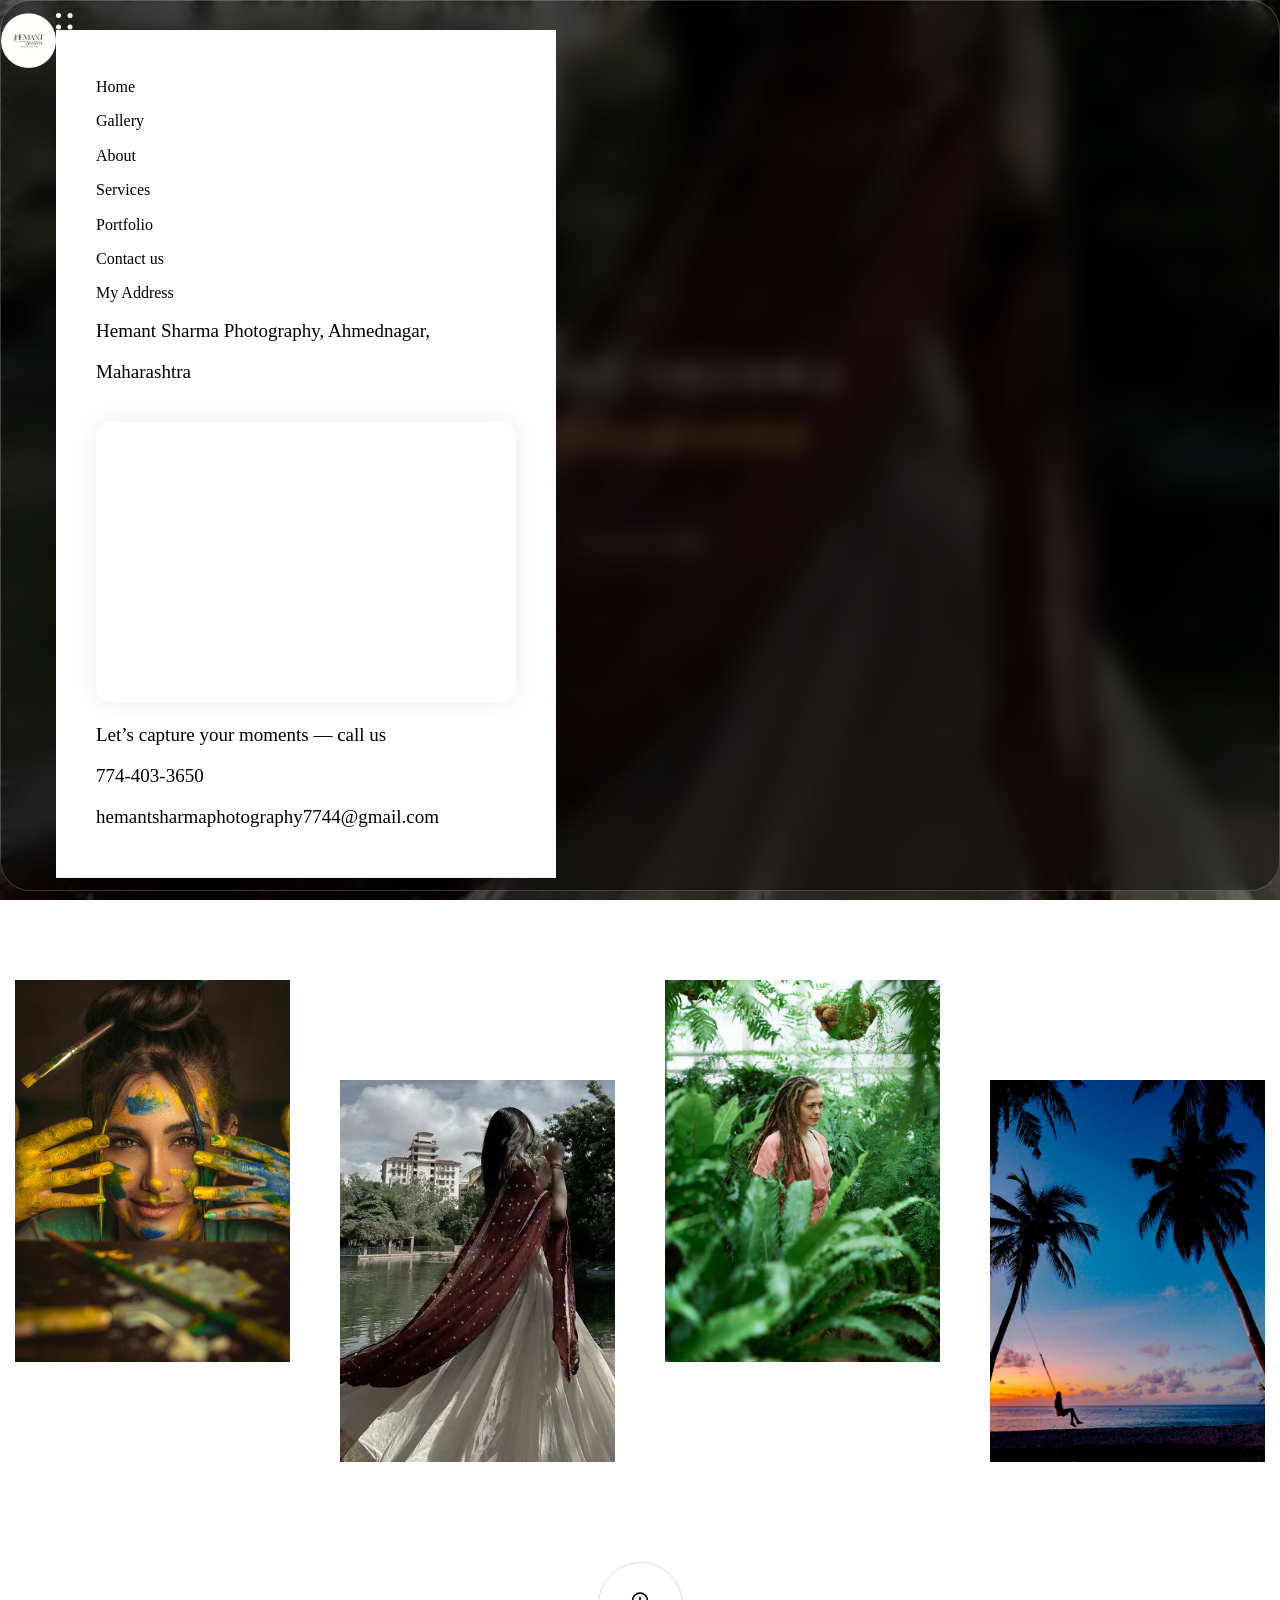
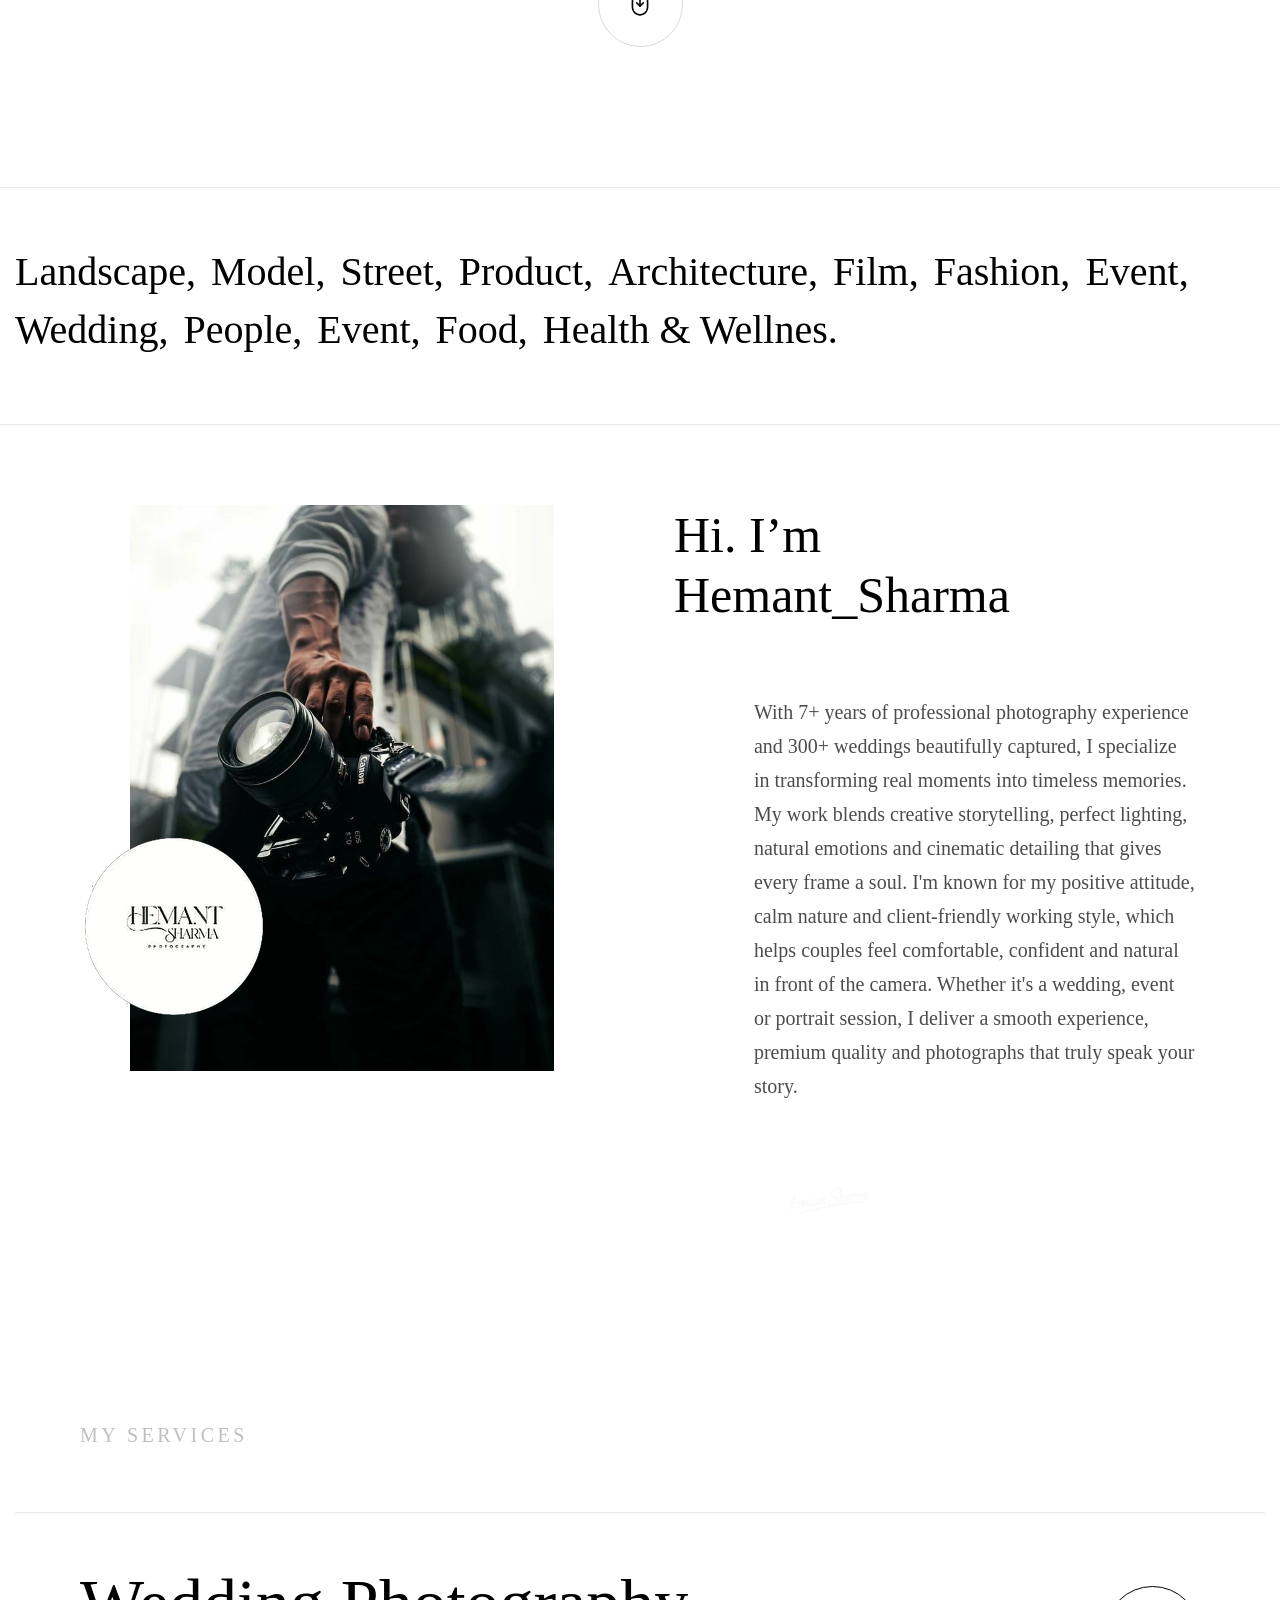
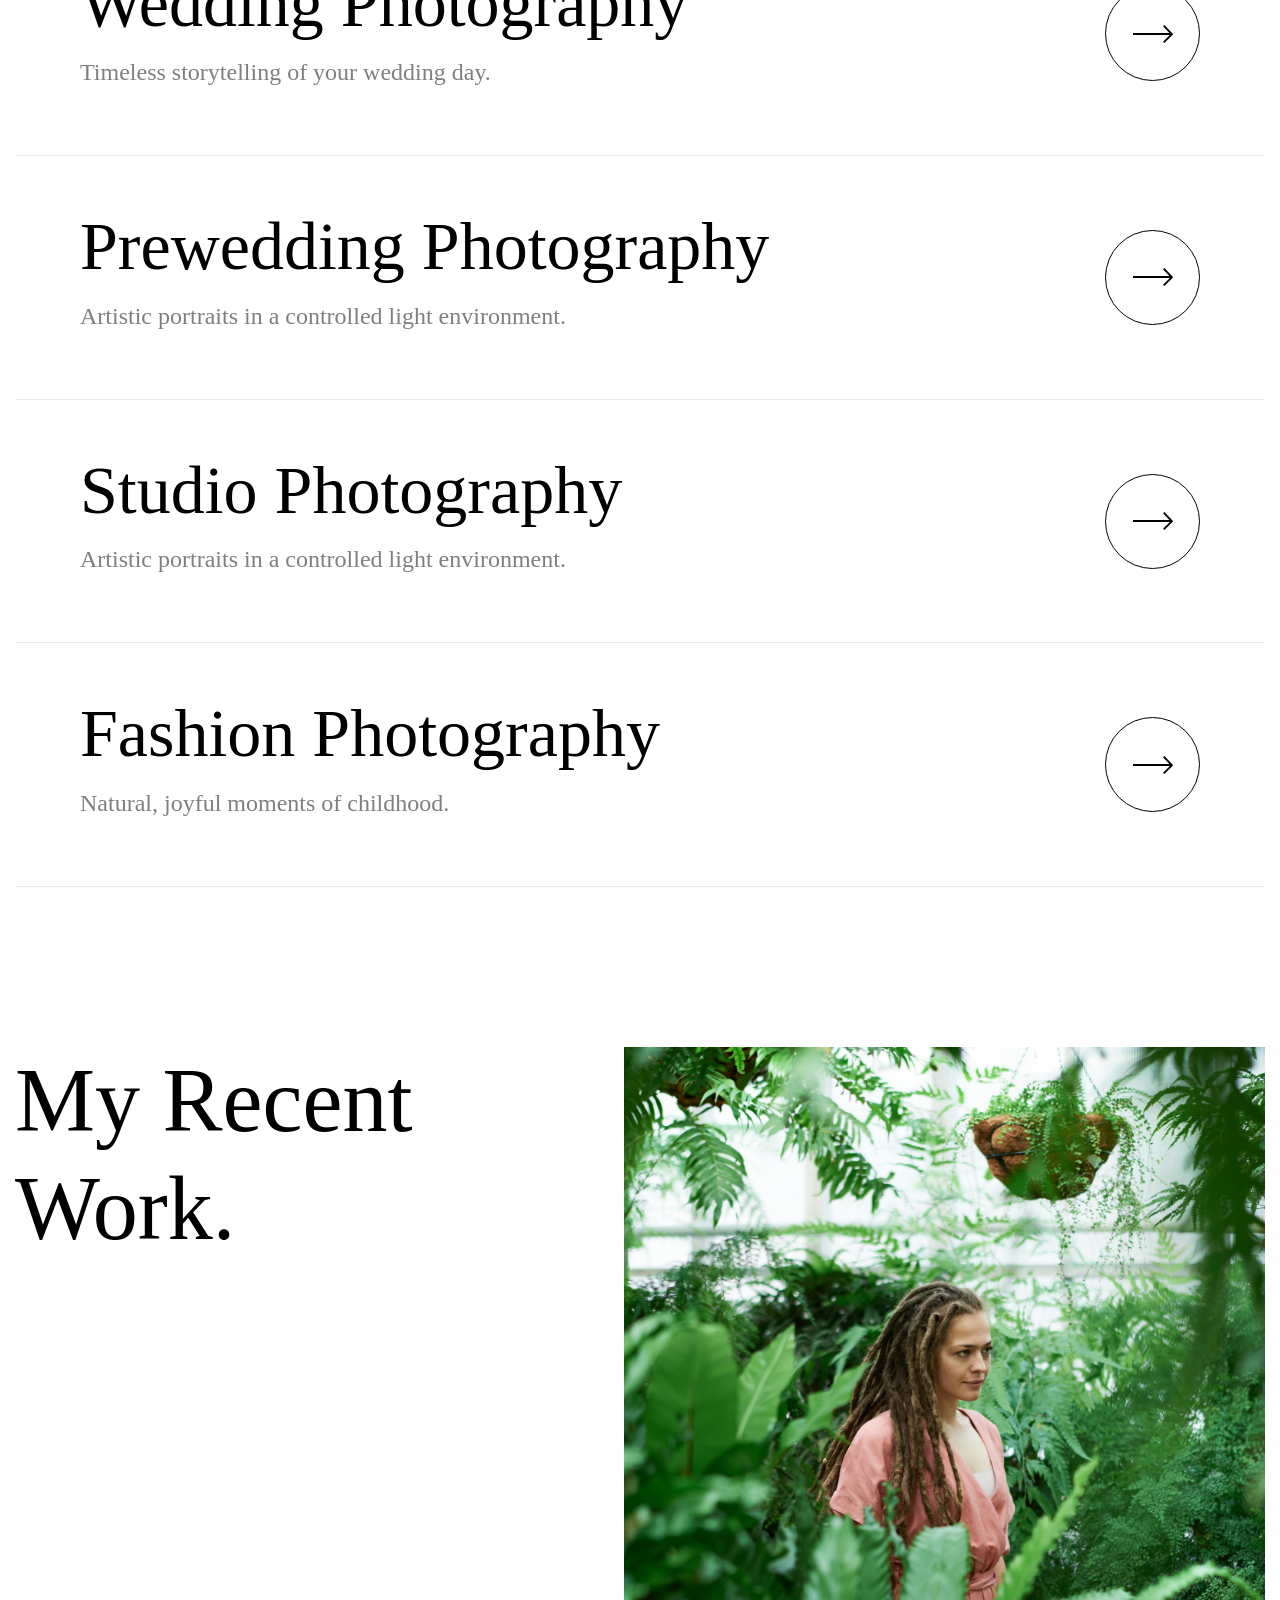
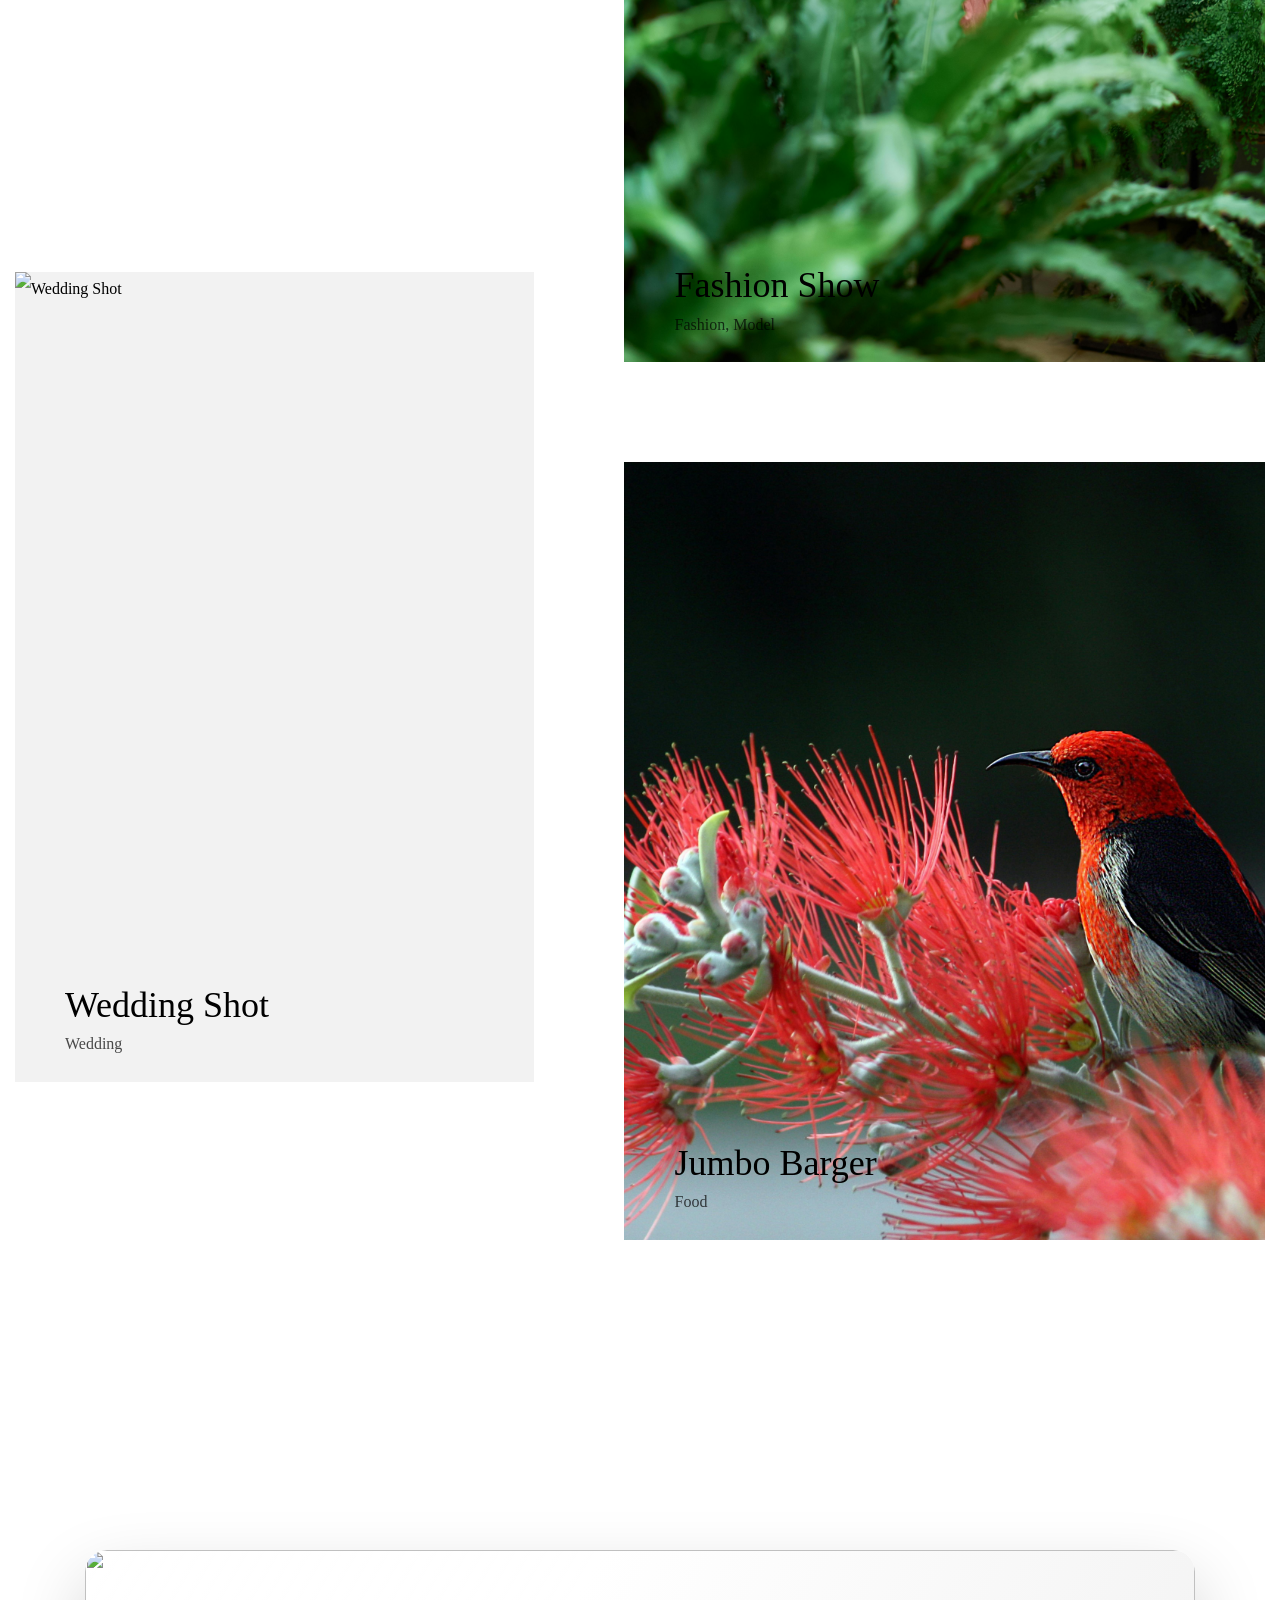
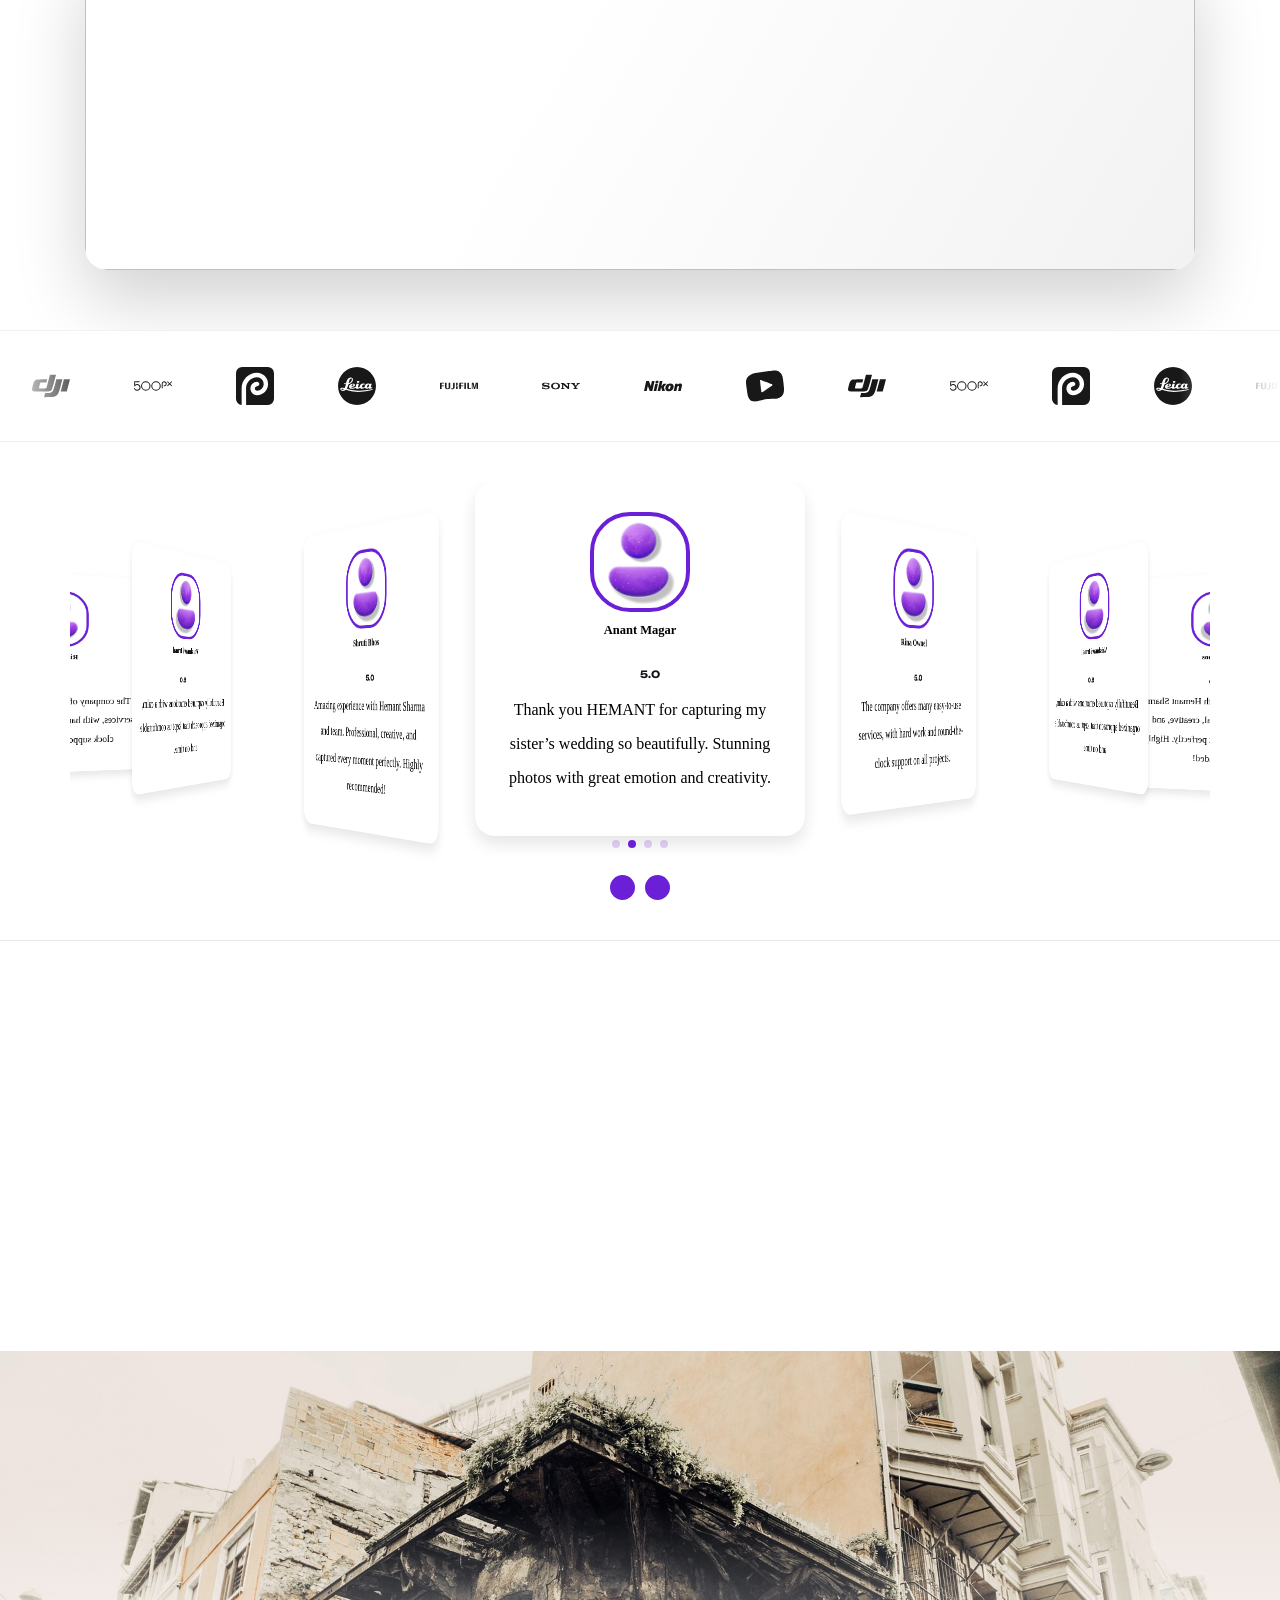
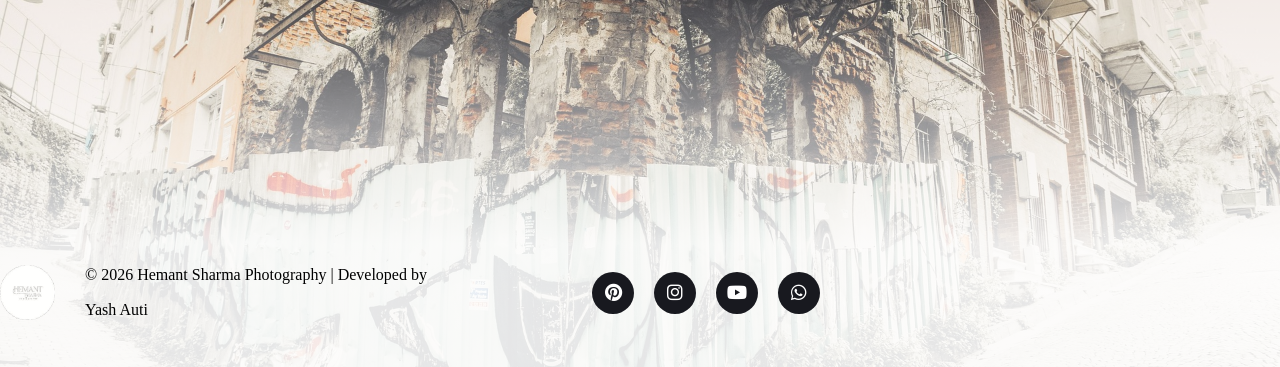
==== commit 0e0d95e8: "contact us page done" ====
--- a/hemant1 copy/index.html
+++ b/hemant1 copy/index.html
@@ -115,7 +115,7 @@
           </li>
 
           <li class="navbar-item">
-            <a href="#contact" class="navbar-link" data-nav-link>Contact us</a>
+            <a href="contact_us.html" class="navbar-link" data-nav-link>Contact us</a>
           </li>
 
         </ul>
@@ -636,55 +636,13 @@
         </div>
       </section>
 
-      <section class="section service" id="services">
-
-  <h2 class="section-title">My Services</h2>
-
-  <div class="gallery">
-
-    <!-- Wedding -->
-    <div class="gallery-item">
-      <img src="./assets/images/service-1.jpg" alt="Wedding Photography">
-      <h3>Wedding Photography</h3>
-      <!--<a href="wedding/Wedding.html" class="btn">See More</a>-->
-      <a href="wedding/Wedding.html" class="btn">See More</a>
-    </div>
-
-    <!-- Prewedding -->
-    <div class="gallery-item">
-      <img src="./assets/images/service-2.jpg" alt="Prewedding Photography">
-      <h3>Prewedding Photography</h3>
-      <!--<a href="ev/Event.html" class="btn">See More</a>-->
-      <a href="ev/Event.html" class="btn">See More</a>
-    </div>
-
-    <!-- Studio -->
-    <div class="gallery-item">
-      <img src="./assets/images/service-3.jpg" alt="Studio Photography">
-      <h3>Studio Photography</h3>
-      <!--<a href="./fashion/fashion.html" class="btn">See More</a>-->
-      <a href="./fashion/fashion.html" class="btn">See More</a>
-    </div>
-
-    <!-- Fashion -->
-    <div class="gallery-item">
-      <img src="./assets/images/services4.jpg" alt="Fashion Photography">
-      <h3>Fashion Photography</h3>
-      <!--<a href="./wedkid/Stdio.html" class="btn">See More</a>-->
-      <a href="./wedkid/Stdio.html" class="btn">See More</a>
-    </div>
-
-  </div>
-
-</section>
-
 
 
 
 
       <!-- 
         - #SERVICE
-      
+      -->
 
       <section class="section service" id="services" aria-labelledby="service-lable">
 
@@ -741,7 +699,7 @@
           </li>
 
 
- <!-- Fashion photo 
+ <!-- Fashion photo -->
 
           <li data-reveal>
             <div class="service-card container">
@@ -797,7 +755,6 @@
         </ul>
 
       </section>
-    -->
 
 
 
@@ -806,7 +763,7 @@
       <!-- 
         - #PORTFOLIO
       -->
-<!--
+
       <section class="section portfolio" id="portfolio" aria-labelledby="portfolio-label">
         <div class="container">
 
@@ -927,7 +884,7 @@
     </article>
   </main>
 
--->
+
 
 
  <!--Font Awesome CDN-->
--- a/hemant1 copy/assets/css/style.css
+++ b/hemant1 copy/assets/css/style.css
@@ -228,76 +228,127 @@
 
 
 
-.Section-top{
+
+/* ===== HERO SECTION PREMIUM ===== */
+.Section-top {
   width: 100%;
   height: 100vh;
+  position: relative;
   overflow: hidden;
-  position: relative;
+
   background-image: url(../images/gallery-3.jpg);
   background-position: center;
+  background-size: cover;
   background-repeat: no-repeat;
-  background-size: cover;
+
+  display: flex;
+  justify-content: center;
+  align-items: center;
+
+  animation: change 30s infinite ease-in-out;
+}
+
+/* DARK CINEMATIC OVERLAY */
+.Section-top::before {
+  content: "";
+  position: absolute;
+  inset: 0;
+  background: linear-gradient(
+    rgba(0,0,0,0.5),
+    rgba(0,0,0,0.6)
+  );
+  z-index: 1;
+}
+
+/* ===== CONTENT CENTER ===== */
+.content-part {
+  position: relative;
+  z-index: 2;
   text-align: center;
-  justify-content: center;
-  animation: change 30s infinite ease-in-out;
-}
-
-
-
-.content-part{
-  position:absolute;
-  top:50%;
-  left:50%;
-  transform:translate(-50%,-50%);
-  text-transform:uppercase;
-  text-align:center;
-}
-
-/* TITLE */
-.content-part h1{
-  color:#fff;
-  font-size:42px;   /* smaller */
-  letter-spacing:8px;
-  font-weight:500;
-  animation:fadeZoom 2s ease;
-}
-
-.content-part span{
-  color:#aaa;
-}
-
-/* BUTTON */
-.content-part a{
-  display:inline-block;
-  margin-top:20px;
-  background:#111;     /* cinematic black */
-  color:#fff;
-  padding:8px 18px;   /* smaller button */
-  font-size:14px;
-  text-decoration:none;
-  border-radius:30px;
-  border:1px solid #444;
-  transition:0.4s;
-}
-
-/* BUTTON HOVER */
-.content-part a:hover{
-  background:#fff;
-  color:#000;
-}
-
-/* ANIMATION */
-@keyframes fadeZoom{
-  0%{
-    opacity:0;
-    transform:scale(0.8);
-  }
-  100%{
-    opacity:1;
-    transform:scale(1);
-  }
-}
-
+  text-transform: uppercase;
+}
+
+/* ===== MAIN TITLE ===== */
+.content-part h1 {
+  color: #fff;
+  font-size: 30px;
+  letter-spacing: 12px;
+  font-weight: 400;
+   margin: 20px;             
+  line-height: 1.8;  
+
+  text-shadow:
+    0 0 10px rgba(255,255,255,0.3),
+    0 0 20px rgba(255,255,255,0.2),
+    0 0 40px rgba(0,0,0,0.6);
+
+  opacity: 0.95;
+
+  animation: cinematicFade 2s ease forwards;
+}
+
+/* ===== "PHOTOGRAPHY" SPECIAL COLOR ===== */
+.content-part h1 span {
+  display: block;
+  margin-bottom: 10px;
+    margin-top: 5px; 
+  font-size: 35px;
+  letter-spacing: 8px;
+
+  /* 🔥 GOLD + LUXURY GRADIENT */
+  background: linear-gradient(90deg, #ffcc70, #ff6b6b, #ffd700);
+  -webkit-background-clip: text;
+  -webkit-text-fill-color: transparent;
+
+  text-shadow: 0 0 10px rgba(255, 200, 100, 0.3);
+}
+
+/* ===== BUTTON ===== */
+.content-part a {
+  display: inline-block;
+  margin-top: 25px;
+  padding: 12px 28px;
+  font-size: 14px;
+  letter-spacing: 2px;
+
+  color: #fff;
+  background: transparent;
+  border: 1px solid rgba(255,255,255,0.5);
+  border-radius: 30px;
+
+  transition: all 0.4s ease;
+}
+
+.content-part a:hover {
+  background: #fff;
+  color: #000;
+  transform: translateY(-3px);
+  box-shadow: 0 10px 25px rgba(0,0,0,0.3);
+}
+
+/* ===== TEXT ANIMATION ===== */
+@keyframes cinematicFade {
+  0% {
+    opacity: 0;
+    transform: translateY(40px) scale(0.95);
+    letter-spacing: 25px;
+  }
+  100% {
+    opacity: 1;
+    transform: translateY(0) scale(1);
+    letter-spacing: 12px;
+  }
+}
+
+/* ===== BACKGROUND SLIDER ===== */
+@keyframes change {
+  0%   { background-image: url(../images/gallery-3.jpg); }
+  20%  { background-image: url(../images/gallery-4.jpg); }
+  40%  { background-image: url(../images/gallery-5.jpg); }
+  60%  { background-image: url(../images/gallery-6.jpg); }
+  80%  { background-image: url(../images/gallery-7.jpg); }
+  100% { background-image: url(../images/gallery-8.jpg); }
+}
 @keyframes change{
   0%{
     background-image: url(../images/gallery-3.jpg);
@@ -492,11 +543,12 @@
 
 
 
+
 /*-----------------------------------*\
   #HEADER
 \*-----------------------------------*/
 
-.header {
+/*.header {
   position: fixed;
   top: 0;
   left: 0;
@@ -644,7 +696,38 @@
 .overlay.active {
   opacity: 0.75;
   pointer-events: all;
-}
+}*/
+/* ===============================
+   NAVBAR FINAL FIX
+================================= */
+
+
+
+
+
+
+
+
+
+
+
+
+
+
+
+
+
+
+
+
+
+
+
+
+
+
+
+
 
 
 
@@ -922,7 +1005,7 @@
 
 /*-----------------------------------*\
   #SERVICES
-
+\*-----------------------------------*/
 
 .service { padding-inline: 15px; }
 
@@ -958,63 +1041,8 @@
 
 .service-card .btn-icon svg { width: 25px; }
 
-\*-----------------------------------*/
-.section-title {
-  text-align: center;
-  font-size: 4rem;
-  margin-bottom: 30px;
-}
-
-.gallery {
-  display: grid;
-  grid-template-columns: repeat(2, 1fr);
-  gap: 20px;
-  padding: 0 20px;
-}
-
-.gallery-item {
-  text-align: center;
-  overflow: hidden;
-}
-
-.gallery-item img {
-  width: 100%;
-  height: 350px;
-  object-fit: cover;
-  border-radius: 10px;
-  transition: transform 0.4s ease;
-}
-
-.gallery-item img:hover {
-  transform: scale(1.05);
-}
-
-.gallery-item h3 {
-  margin: 8px 0 4px 0;  /* top right bottom left */
-  font-size: 1.9rem;
-}
-
-.btn {
-  display: inline-block;
- 
-  background: white;
-  color: black;
-  text-decoration: none;
-  border-radius: 5px;
-  transition: 0.3s;
-  
-  margin-top: 2px;   /* reduce space */
-  padding: 6px 12px;
-
-}
-.gallery-item h3,
-.btn {
-  font-family: 'Poppins', sans-serif;
-}
-
-.btn:hover {
-  background: #444;
-}
+
+
 
 
 /*-----------------------------------*\
@@ -2183,7 +2211,7 @@
   z-index: 2;
 }
 
-/* optional glossy overlay (premium feel) */
+
 .slider::after {
   content: "";
   position: absolute;
@@ -2209,23 +2237,116 @@
 
 
 
-@media (max-width: 768px) {
-  .slider {
-    height: 220px;
-  }
-}
-
-@media (max-width: 480px) {
-  .slider {
-    height: 180px;
-  }
-}
-
-
-
-
-
-
-
-
-
+/* HEADER FIX */
+/* ===== HEADER FIX ===== */
+/* ===== HEADER ===== */
+/* ===== HEADER ===== */
+/* ===== HEADER BASE ===== */
+/* ===== HEADER BASE ===== */
+.header {
+  position: fixed;
+  top: 0px;                       /* 🔥 floating effect */
+  left: 50%;
+  transform: translateX(-50%);
+  width: 100%;
+  max-width: 1400px;
+  z-index: 999;
+
+  padding: 12px 20px;
+
+  /* 🔥 GLASS BACKGROUND */
+  background: rgba(0, 0, 0, 0.4);
+  backdrop-filter: blur(12px);
+  -webkit-backdrop-filter: blur(12px);
+
+  border-radius: 30px;
+  border: 1px solid rgba(255,255,255,0.2);
+
+  transition: 0.4s ease;
+
+  display: flex;
+  align-items: center;
+}
+
+/* ===== ON SCROLL ===== */
+.header.scrolled {
+  background: rgba(255, 255, 255, 0.95);  /* ✅ FIXED (was wrong before) */
+  backdrop-filter: blur(10px);
+  box-shadow: 0 2px 10px rgba(0,0,0,0.08);
+}
+
+/* ===== NAV CONTAINER ===== */
+.nav-container {
+  position: relative;
+  width: 100%;
+  display: flex;
+  align-items: center;
+}
+
+/* ===== LOGO ===== */
+.logo {
+  position: absolute;
+  left: 0;
+}
+
+.logo img {
+  width: 55px;
+}
+
+/* ===== CENTER NAV ===== */
+.nav-left {
+  margin: 0 auto;
+  display: flex;
+  gap: 45px;
+}
+
+/* ===== LINKS (DEFAULT WHITE) ===== */
+.nav-left a {
+  text-decoration: none;
+  color: #fff;
+  font-size: 17px;
+  font-weight: 500;
+  position: relative;
+  transition: 0.3s;
+}
+
+/* ===== SCROLL PE DARK TEXT ===== */
+.header.scrolled .nav-left a {
+  color: #222;
+}
+
+/* ===== UNDERLINE ===== */
+.nav-left a::after {
+  content: "";
+  position: absolute;
+  left: 0;
+  bottom: -5px;
+  width: 0%;
+  height: 2px;
+  background: currentColor;
+  transition: 0.3s;
+}
+
+.nav-left a:hover::after {
+  width: 100%;
+}
+
+/* ===== CONTACT BUTTON ===== */
+.nav-right {
+  position: absolute;
+  right: 0;
+}
+
+.contact-btn {
+  background: #ff4d4d;
+  color: #fff;
+  padding: 2px 20px;
+  border-radius: 25px;
+  text-decoration: none;
+  font-weight: 600;
+  transition: 0.3s;
+}
+
+.contact-btn:hover {
+  background: #ff2e2e;
+}
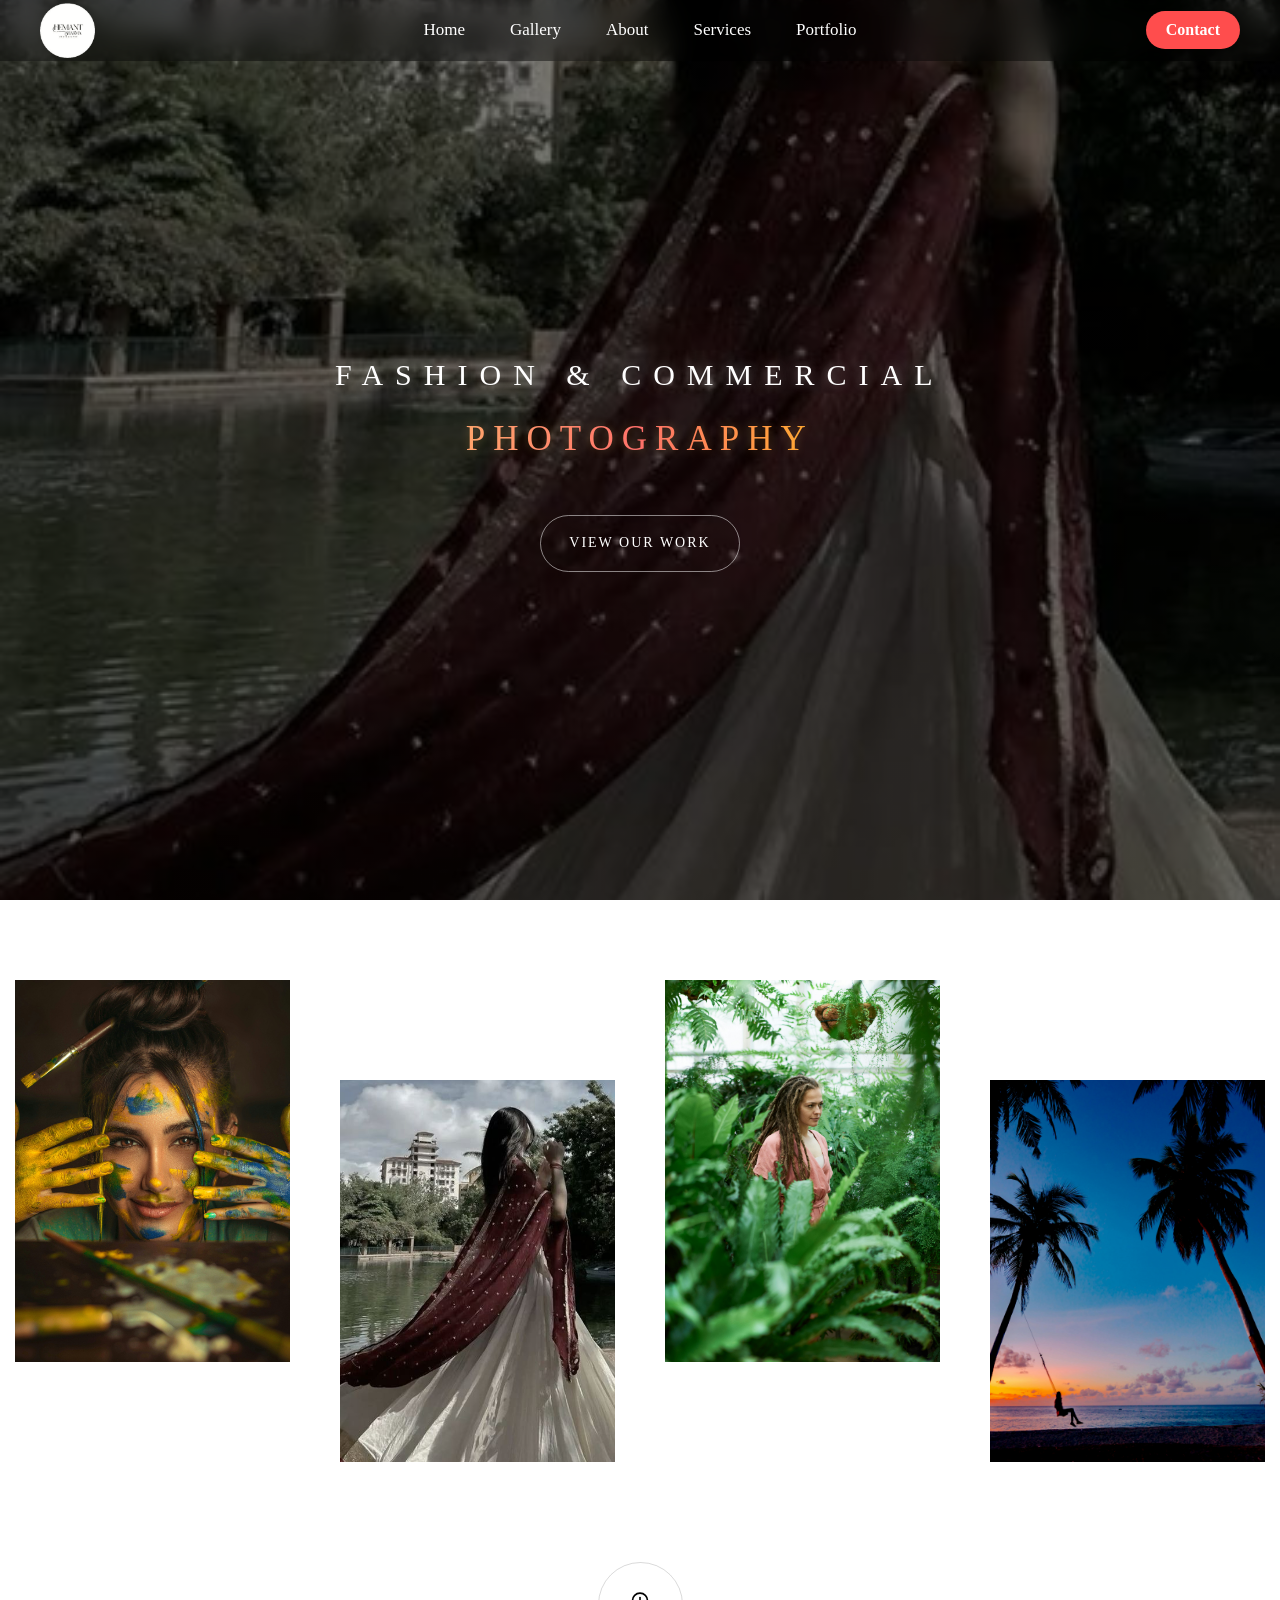
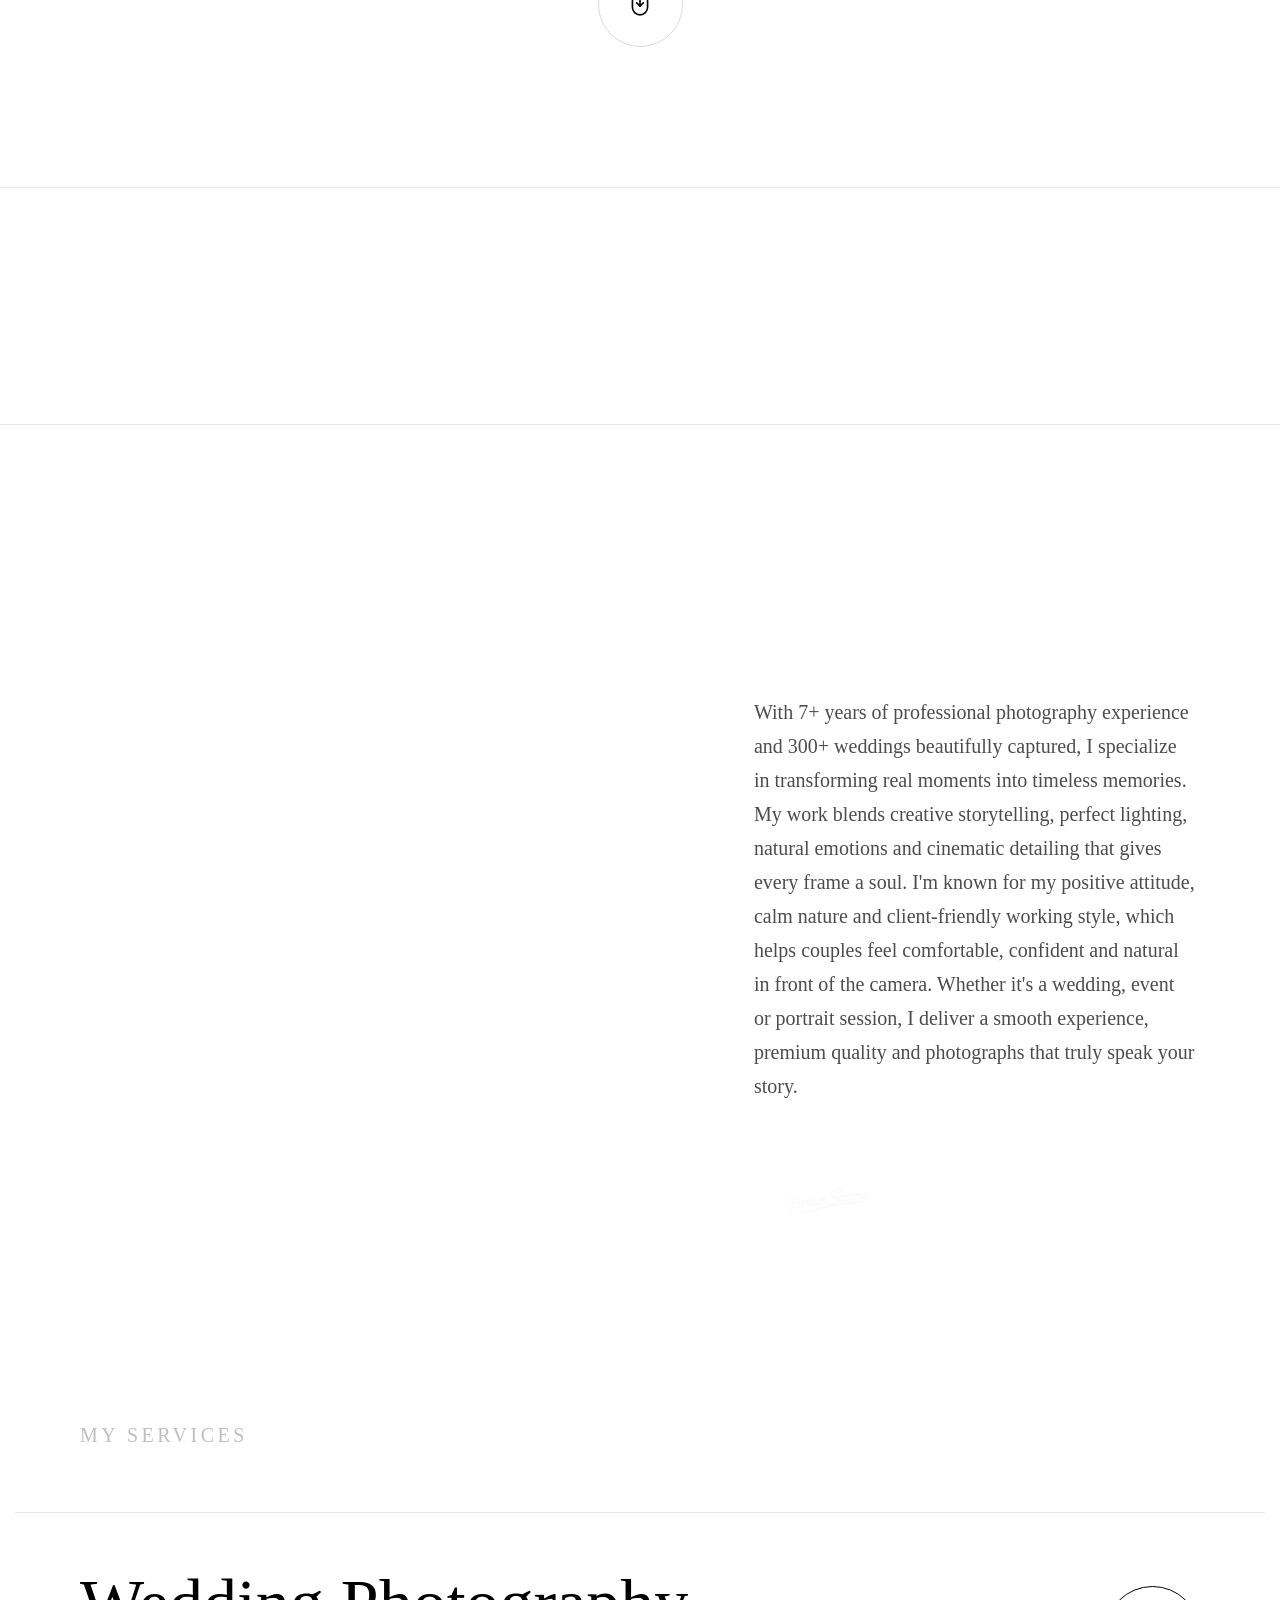
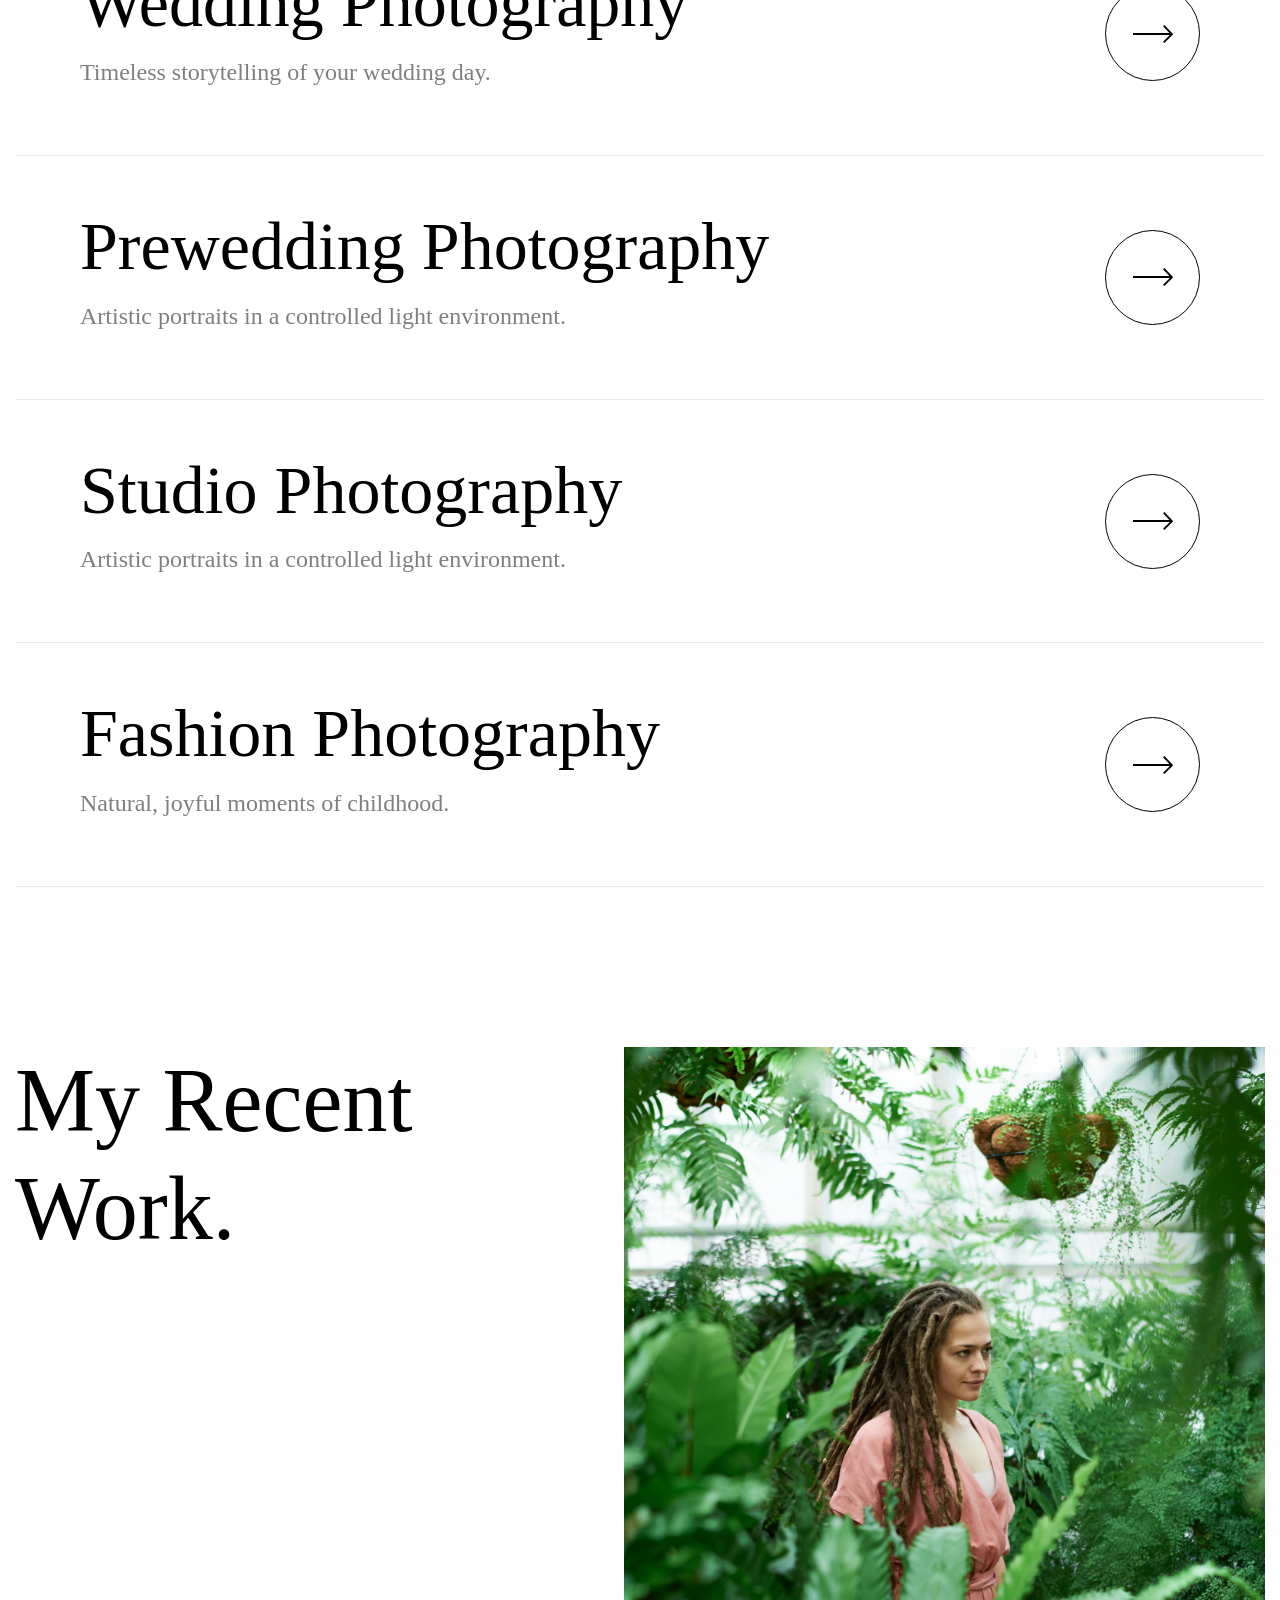
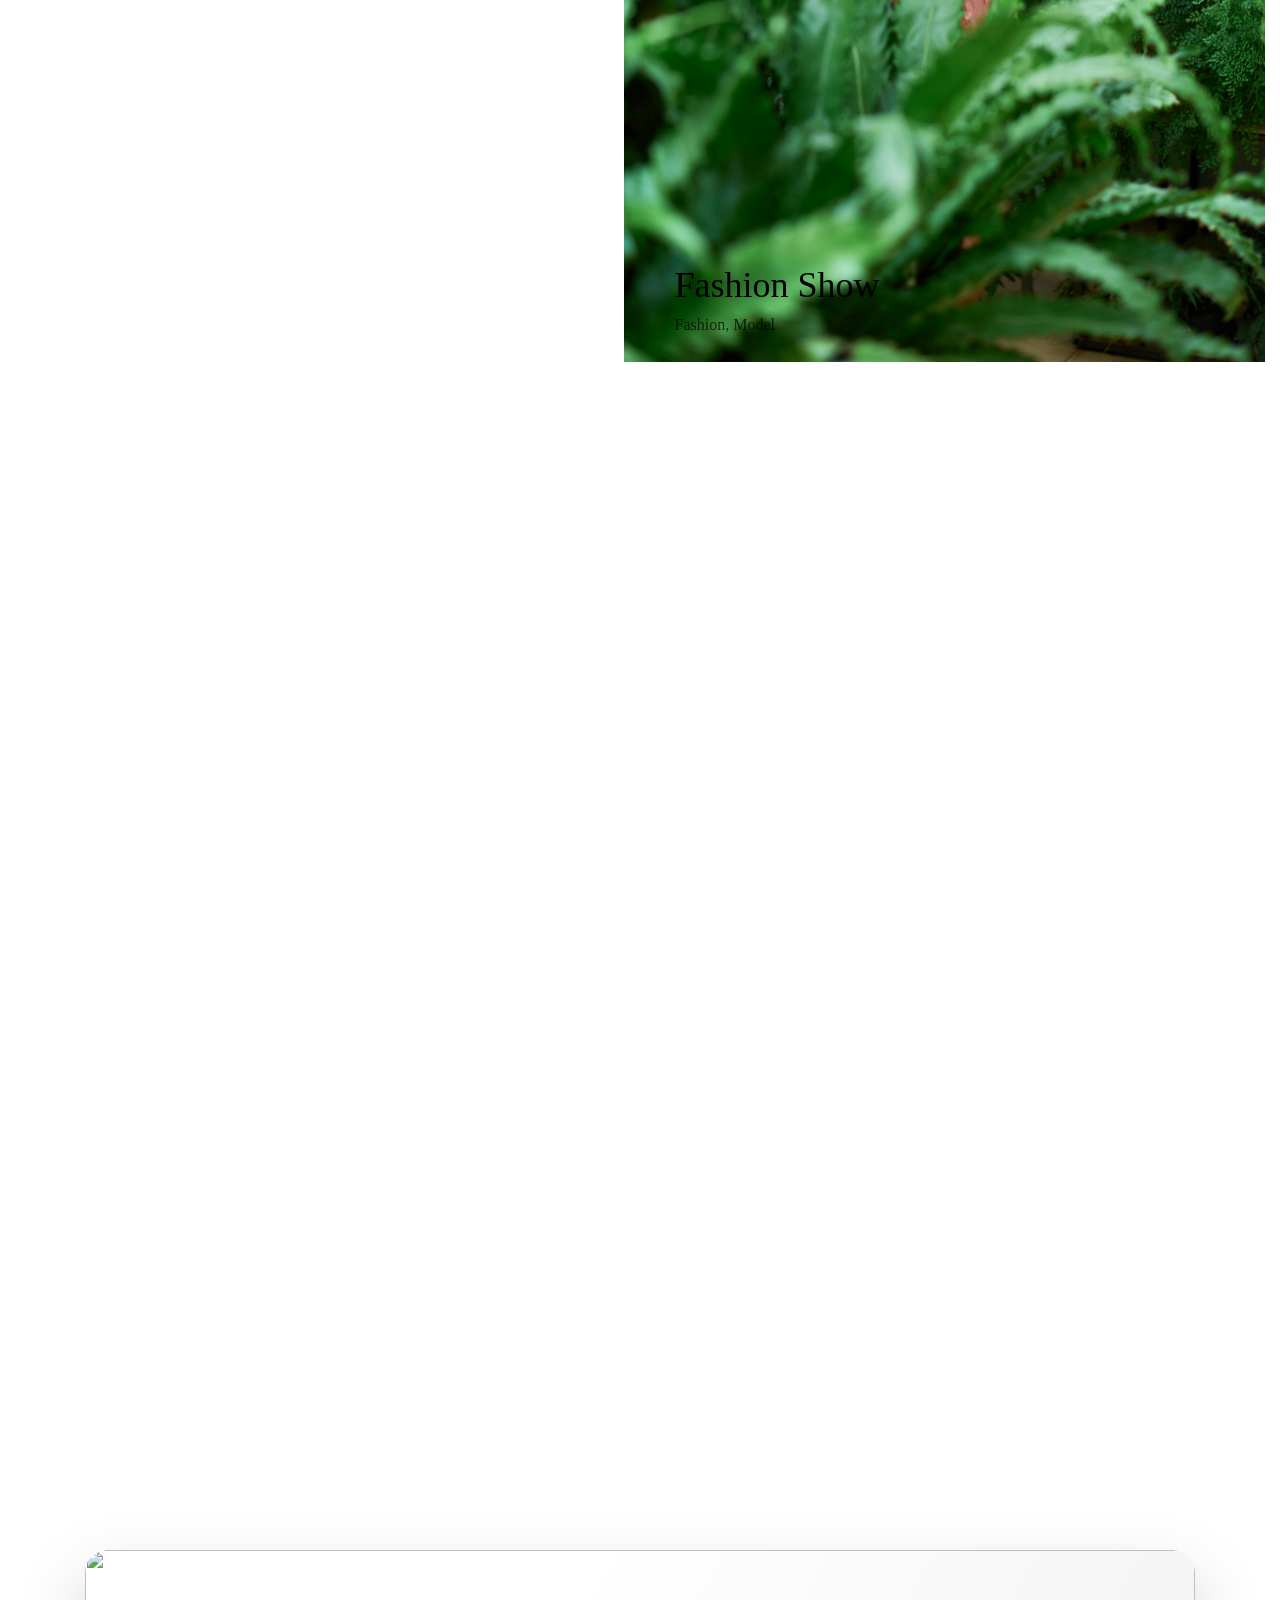
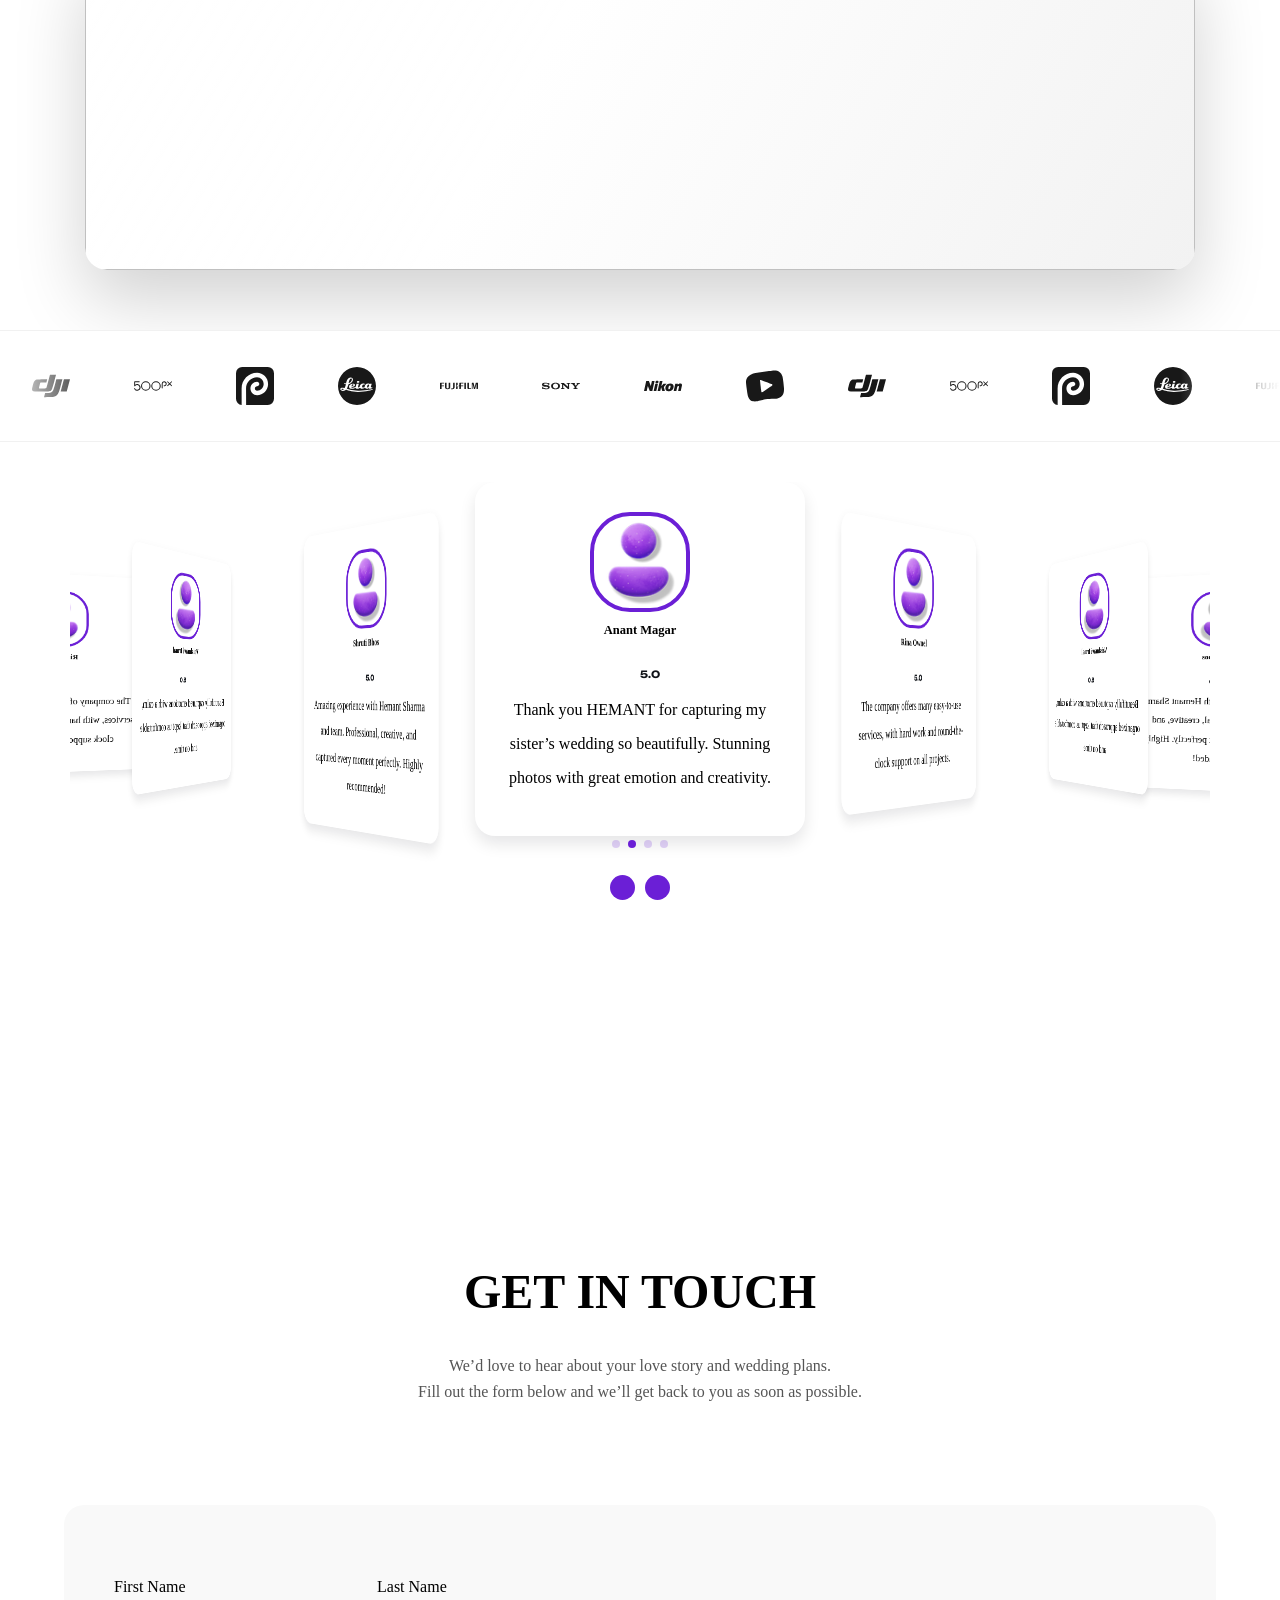
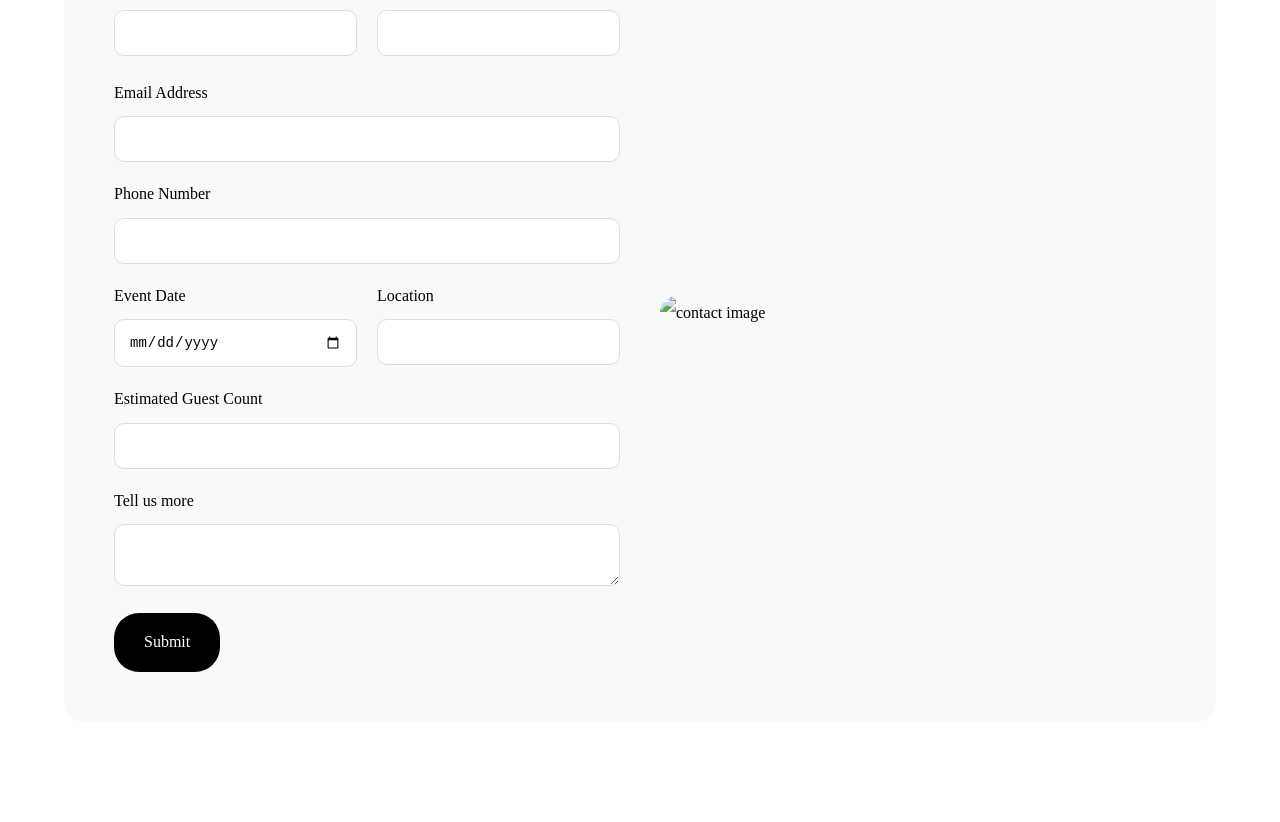
==== commit d831be5a: "changed contact page" ====
--- a/hemant1 copy/index.html
+++ b/hemant1 copy/index.html
@@ -70,13 +70,32 @@
     - #HEADER
   -->
 
-  <header class="header" data-header>
-    <div class="container">
-
-      <a href="#" class="logo">
-        <img src="./assets/images/about-shape-1.png" width="50" height="50" alt="Richard home">
-      </a>
-
+ <header class="header">
+  <div class="nav-container">
+
+    <!-- Logo -->
+    <div class="logo">
+      <img src="./assets/images/about-shape-1.png" alt="">
+    </div>
+
+    <!-- Left Menu -->
+    <nav class="nav-left">
+      <a href="#home">Home</a>
+      <a href="#gallery">Gallery</a>
+      <a href="#about">About</a>
+      <a href="#services">Services</a>
+      <a href="#portfolio">Portfolio</a>
+    </nav>
+
+    <!-- Right Button -->
+    <div class="nav-right">
+      <a href="#contact" class="contact-btn">Contact</a>
+    </div>
+
+  </div>
+</header>
+
+<!--
       <button class="nav-open-btn" aria-label="open menu" data-nav-toggler>
         <img src="./assets/images/menu.svg" width="17" height="17" alt="menu icon">
       </button>
@@ -115,13 +134,13 @@
           </li>
 
           <li class="navbar-item">
-            <a href="contact_us.html" class="navbar-link" data-nav-link>Contact us</a>
+            <a href="#contact" class="navbar-link" data-nav-link>Contact us</a>
           </li>
 
         </ul>
 
 
-        <p class="navbar-title">My Address</p>
+      <!--  <p class="navbar-title">My Address</p>
 
 
 
@@ -147,17 +166,11 @@
   <a href="mailto:hemantsharmaphotography7744@gmail.com" class="mail-link">
   hemantsharmaphotography7744@gmail.com
 </a>
-</p>
-
-      </nav>
-
-      <div class="overlay" data-nav-toggler data-overlay></div>
-
-    </div>
-  </header>
-
-
-
+</p>-->
+
+    <!-- <nav> ... </nav> -->
+
+      
 
 
   <main>
@@ -167,17 +180,17 @@
         - #HERO
       -->
 
-      <section>
-
-        <div class="Section-top">
-  <div class="content-part">
-    <h1>Hemant Sharma<span>Photography</span></h1>
-    <a href="#services">View Our Work</a>
+     <section>
+  <div class="Section-top">
+    <div class="content-part">
+      <h1>
+        Fashion & Commercial <br>
+        <span>Photography</span>
+      </h1>
+      <a href="#services" class="hero-btn">View Our Work</a>
+    </div>
   </div>
-</div>
-    </section> 
-
-
+</section>
 
 
 
@@ -1045,101 +1058,172 @@
     - #FOOTER
   -->
 
-  <footer class="footer">
-
-    <div class="footer-top section" id="contact">
-      <div class="container">
-        <p class="section-subtitle" data-reveal>Contact Us</p>
-
-        <h2 class="h2 section-title" data-reveal>
-          Let’s Capture Your Story. Contact Me
-        </h2>
-
-        <!-- <a href="#" class="btn-icon" data-reveal>
-          <img src="./assets/images/arrow-forward.svg" width="43" height="20" loading="lazy" alt="arrow-forward icon">
-        </a> -->
-
-
-        <a href="javascript:void(0)" class="btn-icon" data-reveal data-nav-toggler>
-  <img src="./assets/images/arrow-forward.svg" width="43" height="20" loading="lazy" alt="arrow-forward icon">
-</a>
-
-        <img src="./assets/images/footer-1.jpg" width="159" height="176" loading="lazy" alt="photography"
-          class="abs-img abs-img-1" data-reveal>
-
-        <img src="./assets/images/footer-2.jpg" width="265" height="275" loading="lazy" alt="photography"
-          class="abs-img abs-img-2" data-reveal>
-
-        <img src="./assets/images/footer-3.jpg" width="303" height="272" loading="lazy" alt="photography"
-          class="abs-img abs-img-3" data-reveal>
-
-        <img src="./assets/images/footer-4.jpg" width="175" height="175" loading="lazy" alt="photography"
-          class="abs-img abs-img-4" data-reveal>
-
-
+ <!--
+<footer class="footer">
+
+  <div class="footer-top section" id="contact">
+    <div class="container">
+      <p class="section-subtitle" data-reveal>Contact Us</p>
+
+      <h2 class="h2 section-title" data-reveal>
+        Let’s Capture Your Story. Contact Me
+      </h2>
+
+      <a href="javascript:void(0)" class="btn-icon" data-reveal data-nav-toggler>
+        <img src="./assets/images/arrow-forward.svg" width="43" height="20" loading="lazy" alt="arrow-forward icon">
+      </a>
+
+      <img src="./assets/images/footer-1.jpg" width="159" height="176" loading="lazy" alt="photography"
+        class="abs-img abs-img-1" data-reveal>
+
+      <img src="./assets/images/footer-2.jpg" width="265" height="275" loading="lazy" alt="photography"
+        class="abs-img abs-img-2" data-reveal>
+
+      <img src="./assets/images/footer-3.jpg" width="303" height="272" loading="lazy" alt="photography"
+        class="abs-img abs-img-3" data-reveal>
+
+      <img src="./assets/images/footer-4.jpg" width="175" height="175" loading="lazy" alt="photography"
+        class="abs-img abs-img-4" data-reveal>
+
+    </div>
+  </div>
+
+  <div class="footer-bottom">
+    <div class="container">
+
+      <a href="#" class="logo">
+        <img src="./assets/images/about-shape-1.png" width="40" height="40" loading="lazy" alt="Richard home">
+      </a>
+
+      <ul class="social-list">
+
+        <li>
+          <a href="#" class="social-link" id="social-facebook">
+            <i class="fa-brands fa-pinterest"></i>
+          </a>
+        </li>
+
+        <li>
+          <a href="https://www.instagram.com/hemant_sharma_photography" class="social-link" id="social-instagram">
+            <i class="fa-brands fa-instagram"></i>
+          </a>
+        </li>
+
+        <li>
+          <a href="#" class="social-link" id="social-twitter">
+            <i class="fa-brands fa-youtube"></i>
+          </a>
+        </li>
+
+        <li>
+          <a href="https://wa.me/917744033650" class="social-link" id="social-whatsapp">
+            <i class="fa-brands fa-whatsapp"></i>
+          </a>
+        </li>
+
+      </ul>
+
+      <p class="copyright">
+        © 2026 Hemant Sharma Photography | Developed by Yash Auti
+      </p>
+
+    </div>
+  </div>
+
+  <div class="footer-bg has-before">
+    <img src="./assets/images/footer-bg.jpg" width="1920" height="1135" loading="lazy" alt="photography"
+      class="img-cover">
+  </div>
+
+</footer>
+--><!-- CONTACT SECTION START -->
+<!-- CONTACT SECTION -->
+ <div class="contact-header">
+  <h3>GET IN TOUCH</h3>
+  <p>
+    We’d love to hear about your love story and wedding plans.<br>
+    Fill out the form below and we’ll get back to you as soon as possible.
+  </p>
+</div>
+<section class="contact-section" id="contact">
+   
+  <div class="contact-container">
+     
+    <form class="form" id="contactForm"
+      action="https://formsubmit.co/ajax/rutujashinde0305@gmail.com"
+      method="POST">
+
+      <div id="formMessage" class="form-message"></div>
+
+      <div class="row">
+        <div class="input-group">
+          <label>First Name</label>
+          <input type="text" id="firstName" name="firstName" required>
+          <div class="error" id="firstError"></div>
+        </div>
+
+        <div class="input-group">
+          <label>Last Name</label>
+          <input type="text" id="lastName" name="lastName" required>
+          <div class="error" id="lastError"></div>
+        </div>
       </div>
+
+      <div class="input-group">
+        <label>Email Address</label>
+        <input type="email" id="email" name="email" required>
+        <div class="error" id="emailError"></div>
+      </div>
+
+      <div class="input-group">
+        <label>Phone Number</label>
+        <input type="text" id="phone" name="phone" required>
+        <div class="error" id="phoneError"></div>
+      </div>
+
+      <div class="row">
+        <div class="input-group">
+          <label>Event Date</label>
+          <input type="date" id="date" name="date">
+        </div>
+
+        <div class="input-group">
+          <label>Location</label>
+          <input type="text" id="location" name="location">
+        </div>
+      </div>
+
+      <div class="input-group">
+        <label>Estimated Guest Count</label>
+        <input type="number" id="guest" name="guests">
+      </div>
+
+      <div class="input-group">
+        <label>Tell us more</label>
+        <textarea id="message" name="message" required></textarea>
+      </div>
+
+      <!-- Hidden -->
+      <input type="hidden" name="_captcha" value="false">
+
+      <button type="submit" class="contact-btn-submit">Submit</button>
+
+    </form>
+
+    <div class="image-box">
+       <img src="assetss/img/telephone.png" alt="contact image">
     </div>
-
-    <div class="footer-bottom">
-      <div class="container">
-
-        <a href="#" class="logo">
-          <img src="./assets/images/about-shape-1.png" width="40" height="40" loading="lazy" alt="Richard home">
-        </a>
-
-        <ul class="social-list">
-
-  <li>
-    <a href="#" class="social-link" id="social-facebook">
-      <i class="fa-brands fa-pinterest"></i>
-    </a>
-  </li>
-
-  <li>
-    <a href="https://www.instagram.com/hemant_sharma_photography?igsh=MWlhb3E3MjA5cDY5ZA%3D%3D&utm_source=qr" class="social-link" id="social-instagram">
-      <i class="fa-brands fa-instagram"></i>
-    </a>
-  </li>
-
-  <li>
-    <a href="#" class="social-link" id="social-twitter">
-      <i class="fa-brands fa-youtube"></i>
-    </a>
-  </li>
-
-  <li>
-    <a href="https://wa.me/917744033650" class="social-link" id="social-whatsapp">
-      <i class="fa-brands fa-whatsapp"></i>
-    </a>
-    
-  </li>
-
-</ul>
-
-        <!-- <p class="copyright">Made with love</p> -->
-
-        <p class="copyright">
-  © 2026 Hemant Sharma Photography | Developed by Yash Auti
-</p>
-
-      </div>
-    </div>
-
-    <div class="footer-bg has-before">
-      <img src="./assets/images/footer-bg.jpg" width="1920" height="1135" loading="lazy" alt="photography"
-        class="img-cover">
-    </div>
-
-  </footer>
-
-
-
+  </div>
+</section>
+
+<!-- JS -->
+<script src="js/contact.js"></script>
 
 
   <!-- 
     - #BACK TO TOP
   -->
-
+ 
   <a href="#top" class="back-top-btn" aria-label="back to top" data-back-top-btn>0%</a>
 
 
@@ -1169,7 +1253,40 @@
 
       <!--=============== MAIN JS ===============-->
       <script src="assetss/js/main.js"></script>
-
+<script>
+     const form = document.getElementById('contactForm');
+const msg = document.getElementById('formMessage');
+
+function showMsg(text, type) {
+  msg.innerText = text;
+  msg.className = "form-message " + type;
+  msg.style.display = "block";
+}
+
+form.addEventListener('submit', async (e) => {
+  e.preventDefault();
+
+  const data = new FormData(form);
+
+  try {
+    const res = await fetch(form.action, {
+      method: 'POST',
+      body: data,
+      headers: { 'Accept': 'application/json' }
+    });
+
+    if (res.ok) {
+      showMsg("Message sent successfully!", "success");
+      form.reset();
+    } else {
+      showMsg("Error sending message", "error");
+    }
+
+  } catch {
+    showMsg("Server error", "error");
+  }
+});
+</script>
 
 </body>
 
--- a/hemant1 copy/assets/css/style.css
+++ b/hemant1 copy/assets/css/style.css
@@ -2245,22 +2245,22 @@
 /* ===== HEADER BASE ===== */
 .header {
   position: fixed;
-  top: 0px;                       /* 🔥 floating effect */
-  left: 50%;
-  transform: translateX(-50%);
-  width: 100%;
-  max-width: 1400px;
+  top: 0;
+  left: 0;                 /* 🔥 remove center shift */
+  transform: none;         /* 🔥 remove translate */
+  width: 100%;             /* 🔥 full width */
+  max-width: 100%;         /* 🔥 no limit */
   z-index: 999;
 
-  padding: 12px 20px;
+  padding: 12px 30px;
 
   /* 🔥 GLASS BACKGROUND */
   background: rgba(0, 0, 0, 0.4);
   backdrop-filter: blur(12px);
   -webkit-backdrop-filter: blur(12px);
 
-  border-radius: 30px;
-  border: 1px solid rgba(255,255,255,0.2);
+  border-radius: 0;        /* 🔥 remove round corners */
+  border: none;            /* optional: remove border */
 
   transition: 0.4s ease;
 
@@ -2270,8 +2270,8 @@
 
 /* ===== ON SCROLL ===== */
 .header.scrolled {
-  background: rgba(255, 255, 255, 0.95);  /* ✅ FIXED (was wrong before) */
-  backdrop-filter: blur(10px);
+background: rgba(0, 0, 0, 0.1);
+backdrop-filter: blur(15px);
   box-shadow: 0 2px 10px rgba(0,0,0,0.08);
 }
 
@@ -2279,6 +2279,8 @@
 .nav-container {
   position: relative;
   width: 100%;
+  max-width: 1200px;   /* 🔥 content center */
+  margin: 0 auto;      /* 🔥 center align */
   display: flex;
   align-items: center;
 }
@@ -2300,7 +2302,7 @@
   gap: 45px;
 }
 
-/* ===== LINKS (DEFAULT WHITE) ===== */
+/* ===== LINKS ===== */
 .nav-left a {
   text-decoration: none;
   color: #fff;
@@ -2310,7 +2312,6 @@
   transition: 0.3s;
 }
 
-/* ===== SCROLL PE DARK TEXT ===== */
 .header.scrolled .nav-left a {
   color: #222;
 }
@@ -2349,4 +2350,134 @@
 
 .contact-btn:hover {
   background: #ff2e2e;
-}+}
+
+
+
+
+
+
+
+
+.contact-section {
+  width: 90%;
+  margin: 100px auto;
+  background: #f9f9f9;
+  padding: 50px;
+  border-radius: 20px;
+}
+
+.contact-container {
+  display: flex;
+  gap: 40px;
+  align-items: center;
+}
+
+.form {
+  flex: 1;
+}
+
+.row {
+  display: flex;
+  gap: 20px;
+}
+
+.input-group {
+  width: 100%;
+  margin-bottom: 15px;
+}
+
+label {
+  font-weight: 500;
+  display: block;
+  margin-bottom: 6px;
+}
+
+input, textarea {
+  width: 100%;
+  padding: 14px;
+  border-radius: 10px;
+  border: 1px solid #ddd;
+  outline: none;
+  transition: 0.3s;
+  font-size: 14px;
+}
+
+input:focus, textarea:focus {
+  border-color: #ff4d4d;
+}
+
+/* ERROR STYLE */
+.error {
+  font-size: 13px;
+  color: red;
+  margin-top: 5px;
+}
+
+/* INPUT ERROR BORDER */
+.input-error {
+  border-color: red !important;
+}
+
+/* SUCCESS MESSAGE (NEW 🔥) */
+.form-message {
+  margin-bottom: 15px;
+  font-size: 14px;
+  color: green;
+}
+
+/* BUTTON */
+.contact-btn-submit {
+  padding: 12px 30px;
+  background: #000;
+  color: #fff;
+  border: none;
+  border-radius: 25px;
+  cursor: pointer;
+  transition: 0.3s;
+}
+
+.contact-btn-submit:hover {
+  background: #ff4d4d;
+}
+
+/* IMAGE */
+.image-box {
+  flex: 1;
+}
+
+.image-box img {
+  width: 100%;
+  border-radius: 20px;
+}
+
+
+.contact-header {
+  text-align: center;
+  margin-top: 300px;  
+  margin-bottom: 40px;
+}
+.contact-header h3 {
+  font-size: 48px;
+  font-weight: 600;
+  margin-bottom: 10px;
+}
+
+.contact-header p {
+  font-size: 16px;
+  color: #555;
+  line-height: 1.6;
+}
+
+/* MOBILE */
+@media (max-width: 900px) {
+  .contact-container {
+    flex-direction: column;
+  }
+
+  .row {
+    flex-direction: column;
+  }
+}
+
+
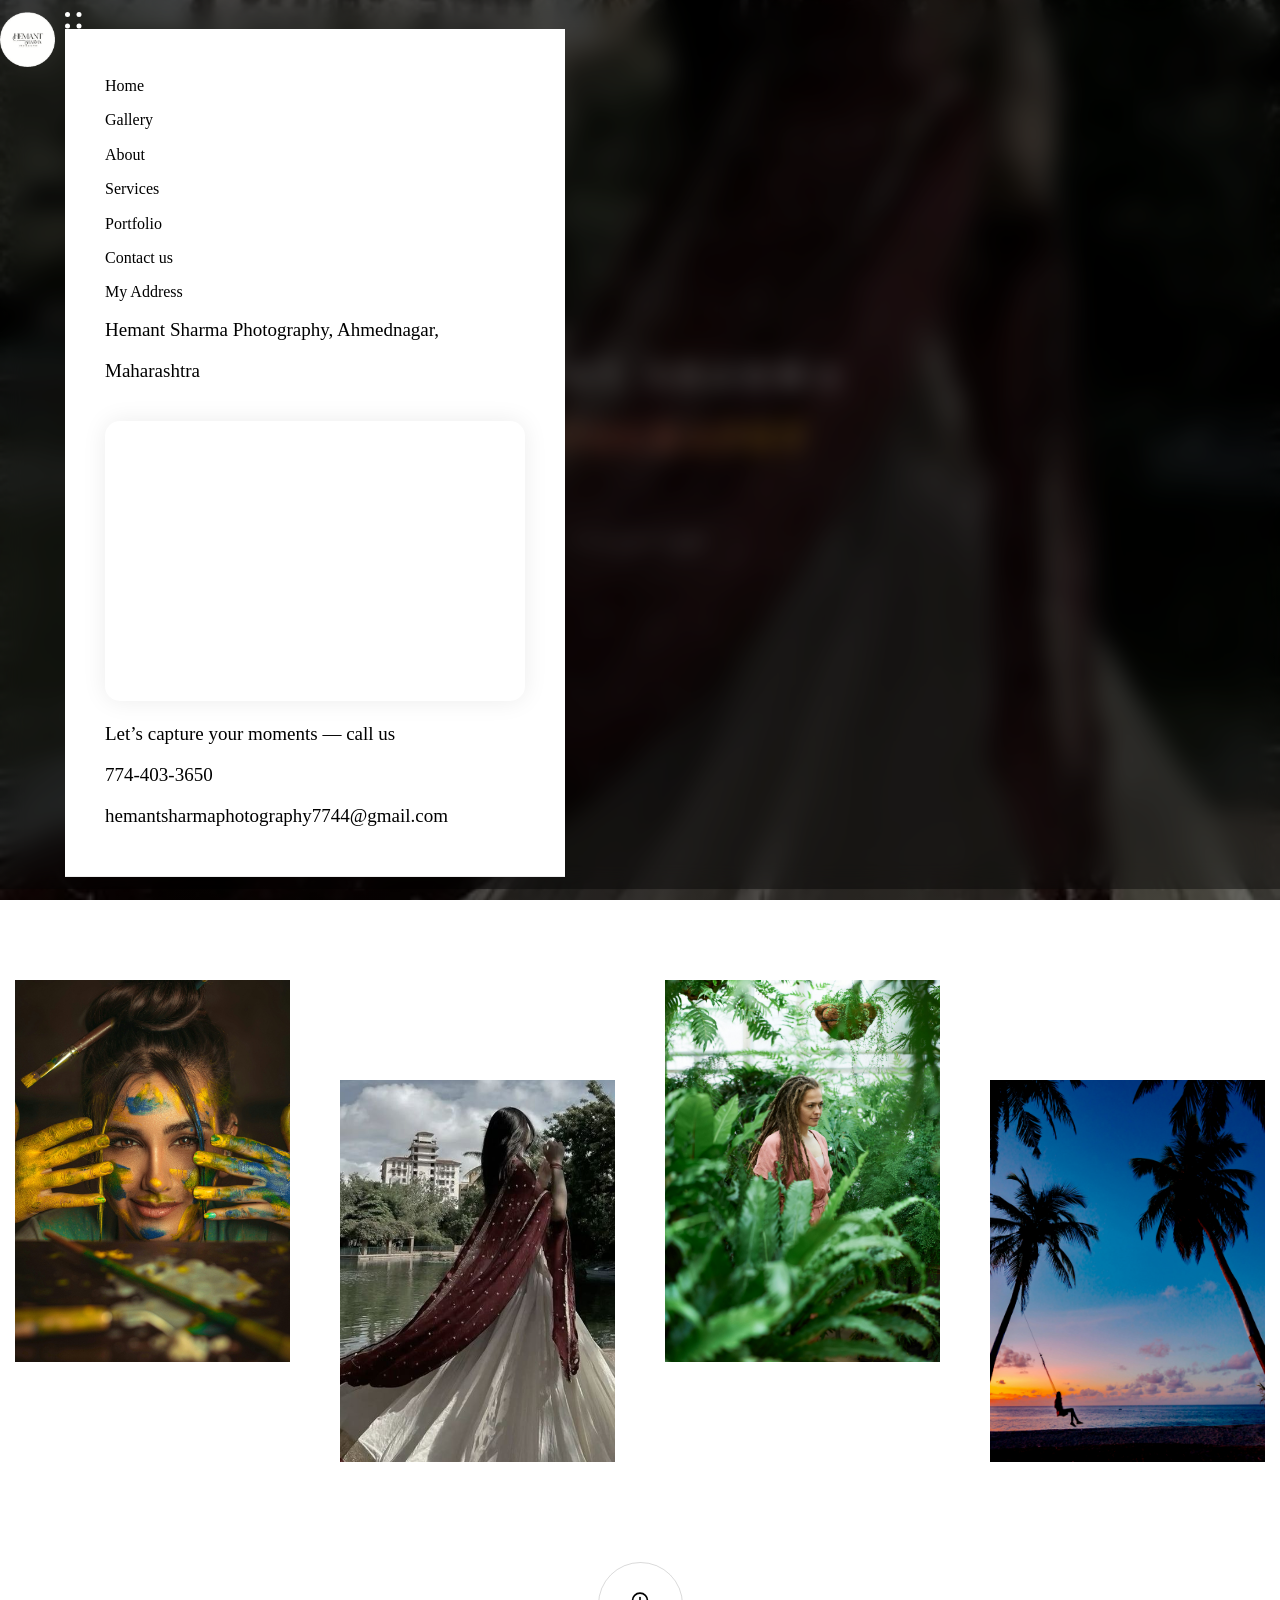
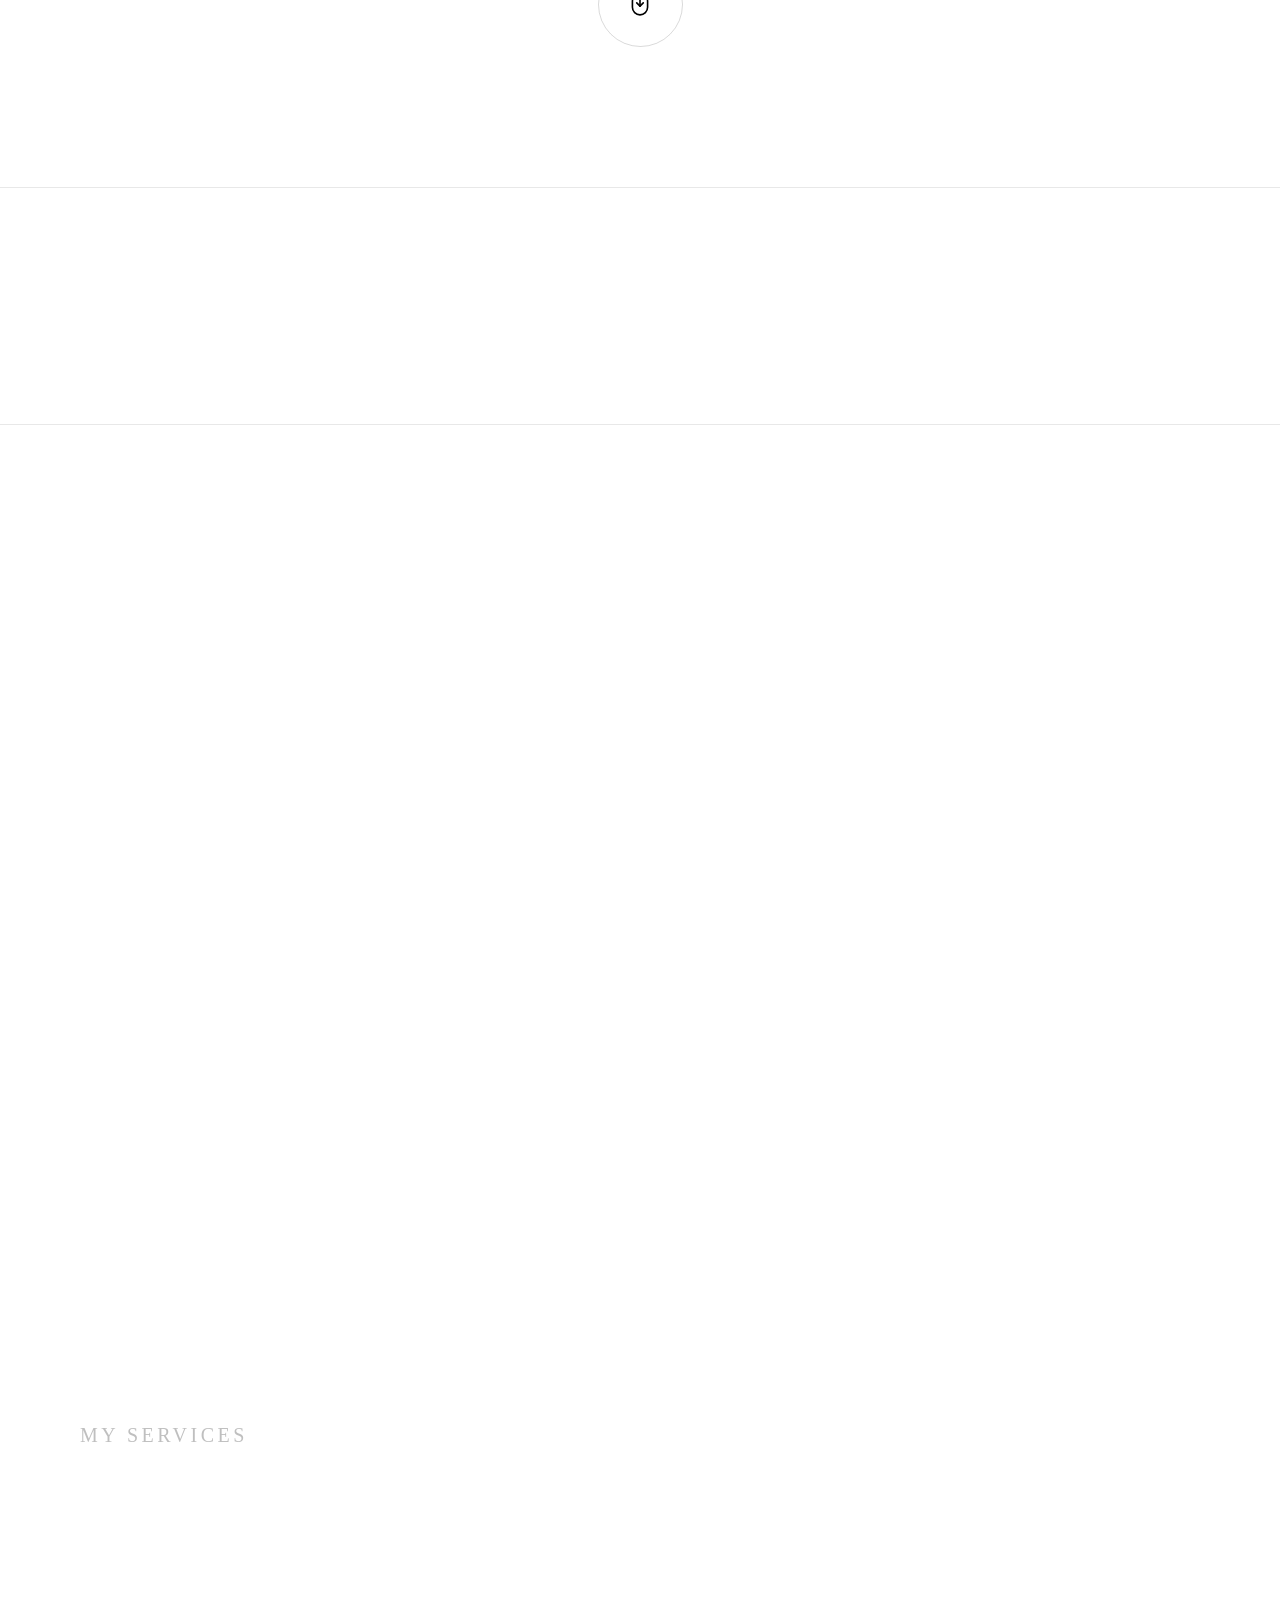
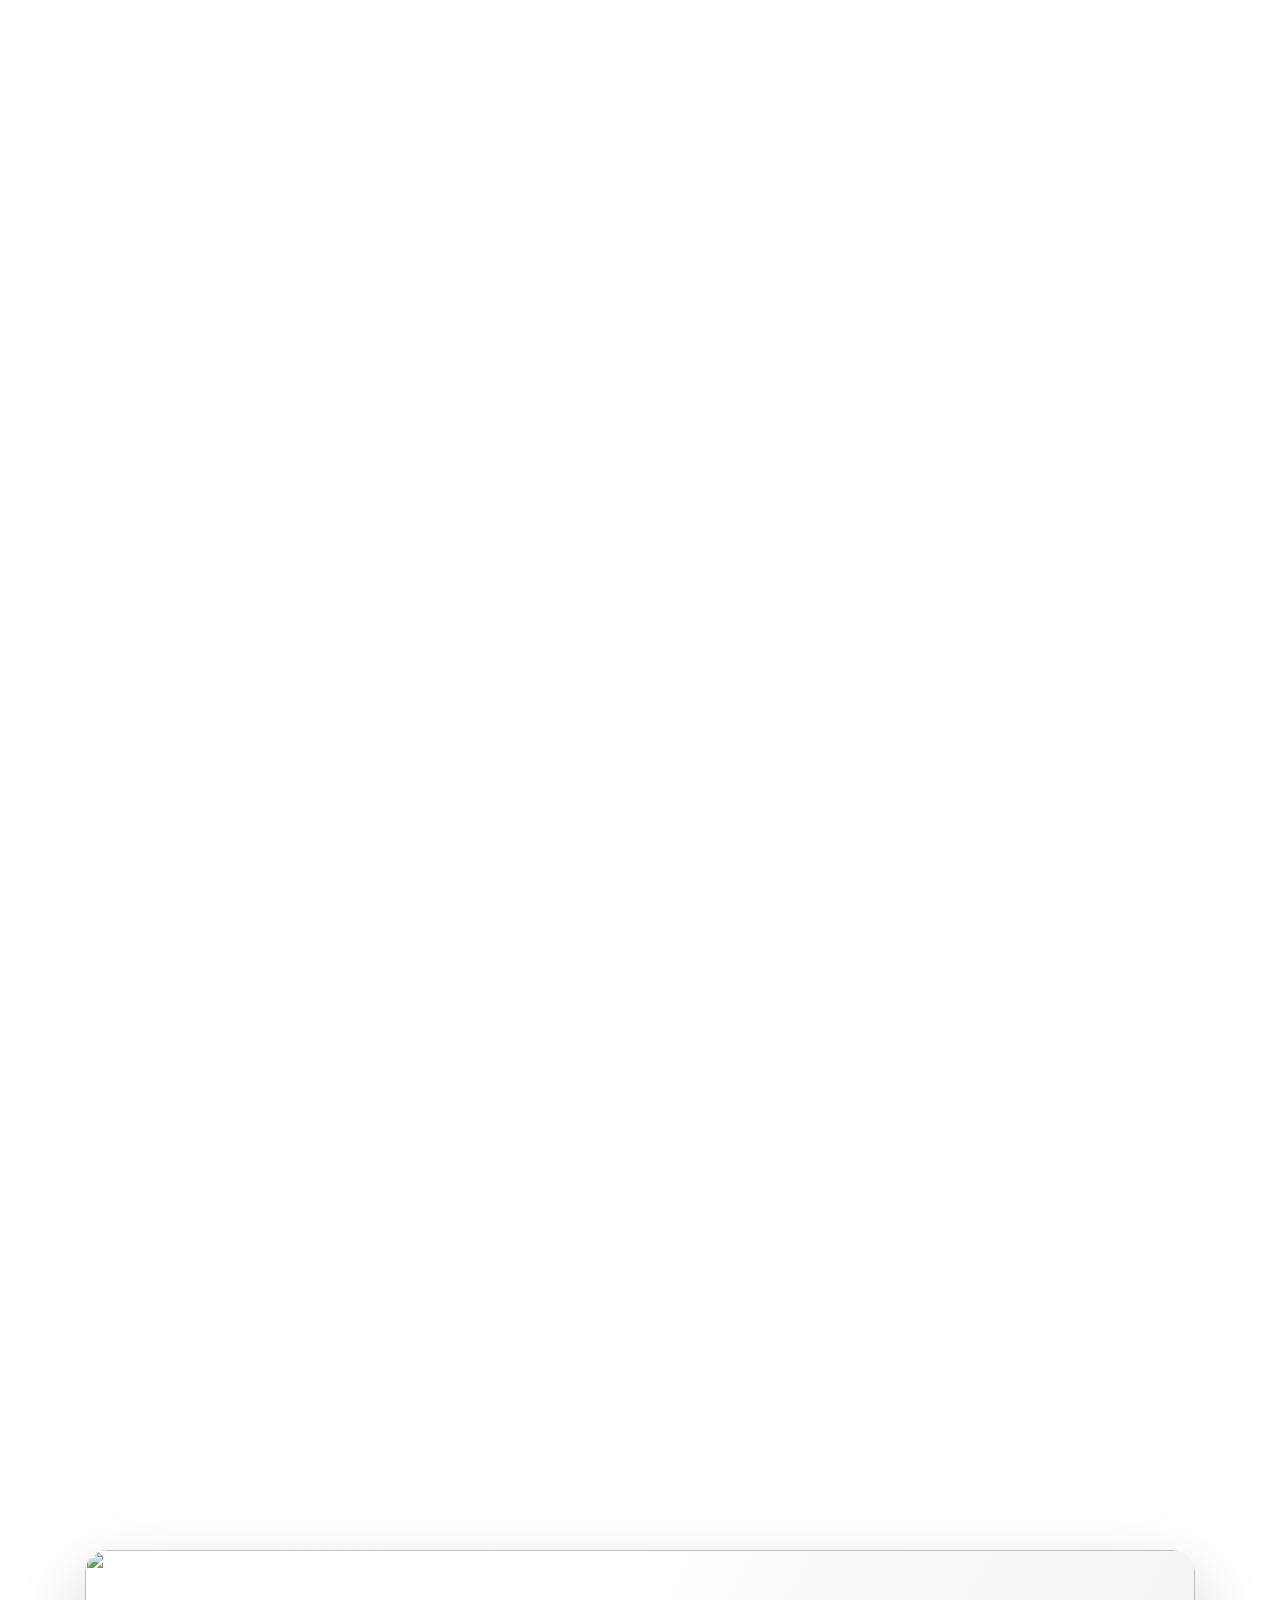
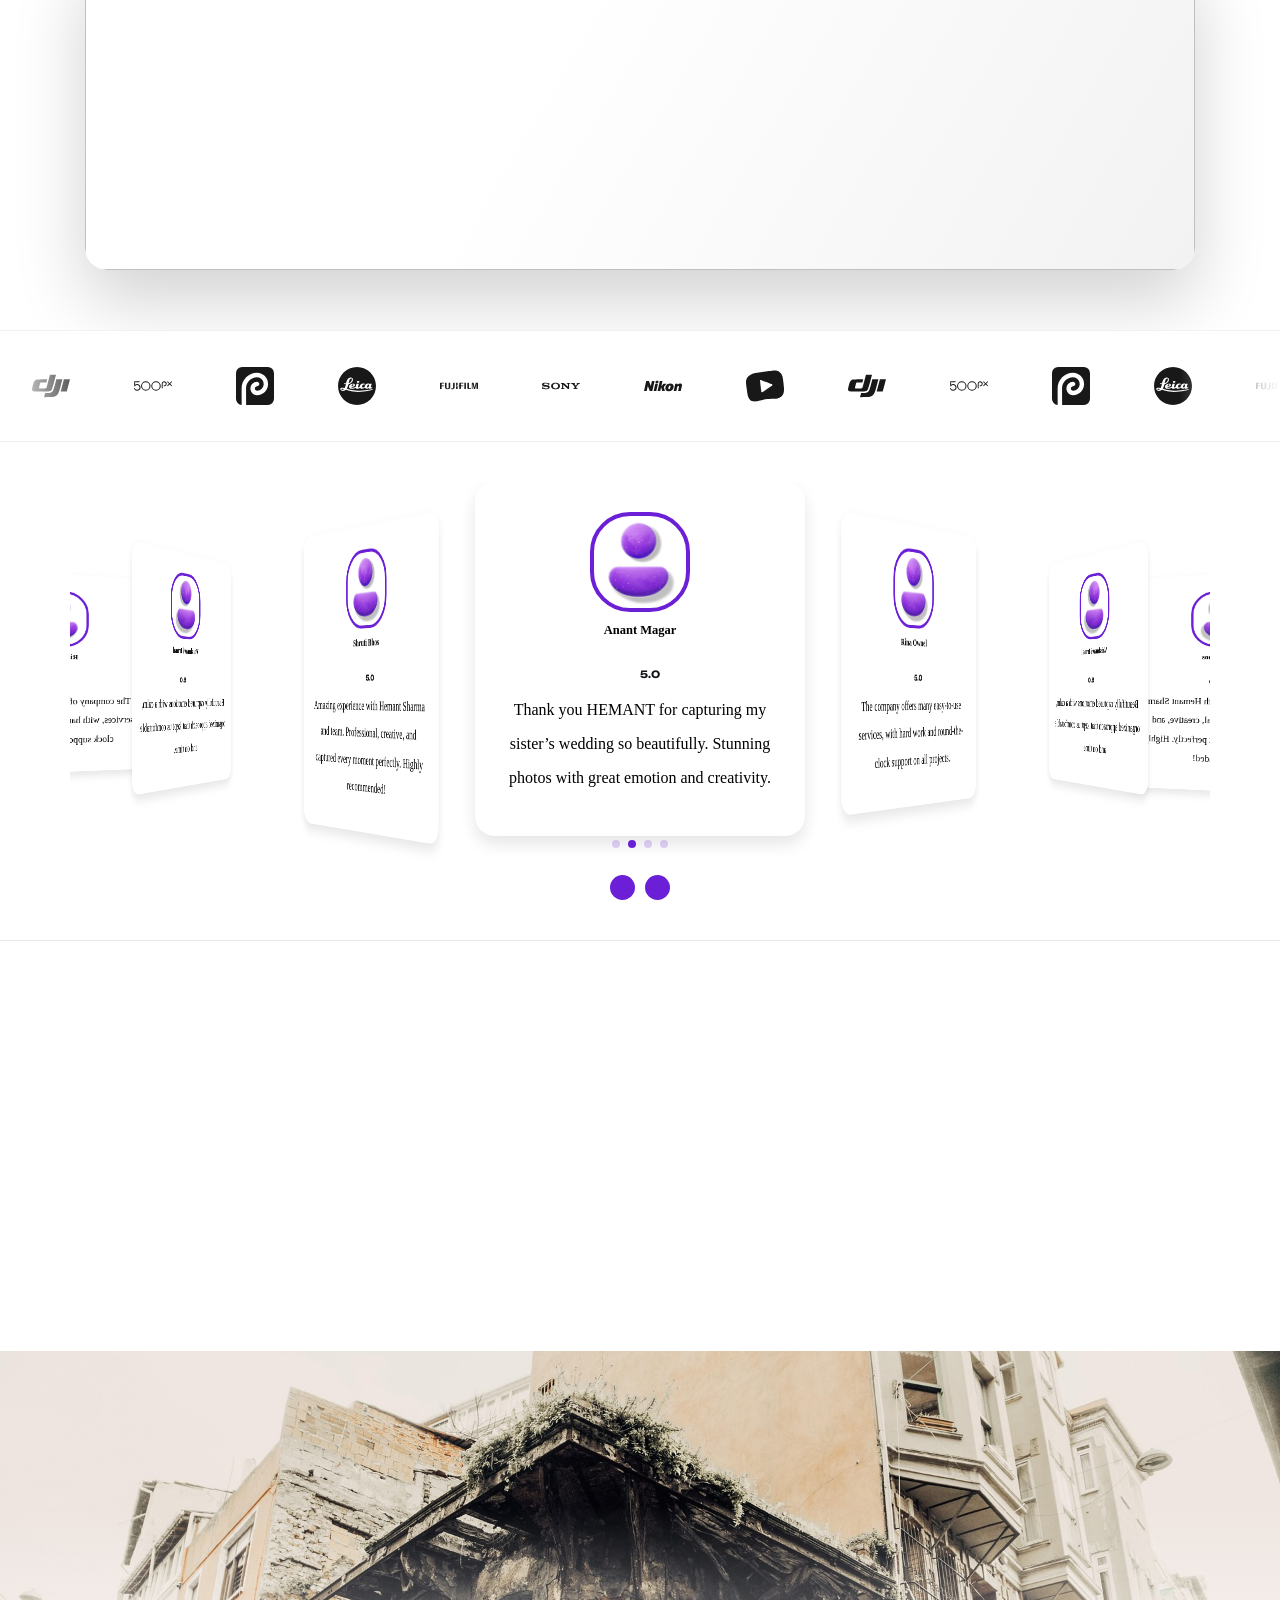
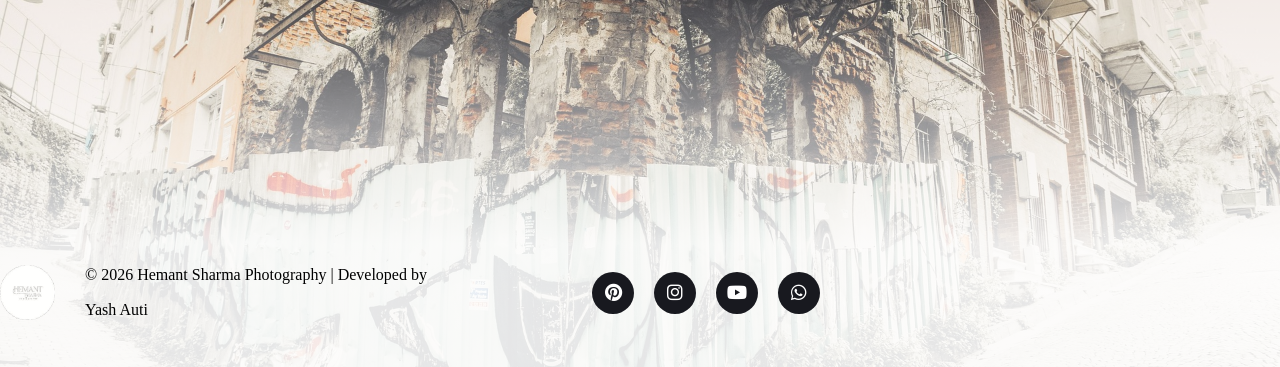
==== commit 6266b32b: "Merge 6feecec0f1915dfaa08f70ddcda6fd24e11ae5f9 into c58771e6836a211f90a4e0dc349ecdee07bfa296" ====
--- a/hemant1 copy/index.html
+++ b/hemant1 copy/index.html
@@ -70,32 +70,13 @@
     - #HEADER
   -->
 
- <header class="header">
-  <div class="nav-container">
-
-    <!-- Logo -->
-    <div class="logo">
-      <img src="./assets/images/about-shape-1.png" alt="">
-    </div>
-
-    <!-- Left Menu -->
-    <nav class="nav-left">
-      <a href="#home">Home</a>
-      <a href="#gallery">Gallery</a>
-      <a href="#about">About</a>
-      <a href="#services">Services</a>
-      <a href="#portfolio">Portfolio</a>
-    </nav>
-
-    <!-- Right Button -->
-    <div class="nav-right">
-      <a href="#contact" class="contact-btn">Contact</a>
-    </div>
-
-  </div>
-</header>
-
-<!--
+  <header class="header" data-header>
+    <div class="container">
+
+      <a href="#" class="logo">
+        <img src="./assets/images/about-shape-1.png" width="50" height="50" alt="Richard home">
+      </a>
+
       <button class="nav-open-btn" aria-label="open menu" data-nav-toggler>
         <img src="./assets/images/menu.svg" width="17" height="17" alt="menu icon">
       </button>
@@ -134,13 +115,13 @@
           </li>
 
           <li class="navbar-item">
-            <a href="#contact" class="navbar-link" data-nav-link>Contact us</a>
+            <a href="contact_us.html" class="navbar-link" data-nav-link>Contact us</a>
           </li>
 
         </ul>
 
 
-      <!--  <p class="navbar-title">My Address</p>
+        <p class="navbar-title">My Address</p>
 
 
 
@@ -166,11 +147,17 @@
   <a href="mailto:hemantsharmaphotography7744@gmail.com" class="mail-link">
   hemantsharmaphotography7744@gmail.com
 </a>
-</p>-->
-
-    <!-- <nav> ... </nav> -->
-
-      
+</p>
+
+      </nav>
+
+      <div class="overlay" data-nav-toggler data-overlay></div>
+
+    </div>
+  </header>
+
+
+
 
 
   <main>
@@ -180,17 +167,17 @@
         - #HERO
       -->
 
-     <section>
-  <div class="Section-top">
-    <div class="content-part">
-      <h1>
-        Fashion & Commercial <br>
-        <span>Photography</span>
-      </h1>
-      <a href="#services" class="hero-btn">View Our Work</a>
-    </div>
+      <section>
+
+        <div class="Section-top">
+  <div class="content-part">
+    <h1>Hemant Sharma<span>Photography</span></h1>
+    <a href="#services">View Our Work</a>
   </div>
-</section>
+</div>
+    </section> 
+
+
 
 
 
@@ -1058,172 +1045,101 @@
     - #FOOTER
   -->
 
- <!--
-<footer class="footer">
-
-  <div class="footer-top section" id="contact">
-    <div class="container">
-      <p class="section-subtitle" data-reveal>Contact Us</p>
-
-      <h2 class="h2 section-title" data-reveal>
-        Let’s Capture Your Story. Contact Me
-      </h2>
-
-      <a href="javascript:void(0)" class="btn-icon" data-reveal data-nav-toggler>
-        <img src="./assets/images/arrow-forward.svg" width="43" height="20" loading="lazy" alt="arrow-forward icon">
-      </a>
-
-      <img src="./assets/images/footer-1.jpg" width="159" height="176" loading="lazy" alt="photography"
-        class="abs-img abs-img-1" data-reveal>
-
-      <img src="./assets/images/footer-2.jpg" width="265" height="275" loading="lazy" alt="photography"
-        class="abs-img abs-img-2" data-reveal>
-
-      <img src="./assets/images/footer-3.jpg" width="303" height="272" loading="lazy" alt="photography"
-        class="abs-img abs-img-3" data-reveal>
-
-      <img src="./assets/images/footer-4.jpg" width="175" height="175" loading="lazy" alt="photography"
-        class="abs-img abs-img-4" data-reveal>
-
+  <footer class="footer">
+
+    <div class="footer-top section" id="contact">
+      <div class="container">
+        <p class="section-subtitle" data-reveal>Contact Us</p>
+
+        <h2 class="h2 section-title" data-reveal>
+          Let’s Capture Your Story. Contact Me
+        </h2>
+
+        <!-- <a href="#" class="btn-icon" data-reveal>
+          <img src="./assets/images/arrow-forward.svg" width="43" height="20" loading="lazy" alt="arrow-forward icon">
+        </a> -->
+
+
+        <a href="javascript:void(0)" class="btn-icon" data-reveal data-nav-toggler>
+  <img src="./assets/images/arrow-forward.svg" width="43" height="20" loading="lazy" alt="arrow-forward icon">
+</a>
+
+        <img src="./assets/images/footer-1.jpg" width="159" height="176" loading="lazy" alt="photography"
+          class="abs-img abs-img-1" data-reveal>
+
+        <img src="./assets/images/footer-2.jpg" width="265" height="275" loading="lazy" alt="photography"
+          class="abs-img abs-img-2" data-reveal>
+
+        <img src="./assets/images/footer-3.jpg" width="303" height="272" loading="lazy" alt="photography"
+          class="abs-img abs-img-3" data-reveal>
+
+        <img src="./assets/images/footer-4.jpg" width="175" height="175" loading="lazy" alt="photography"
+          class="abs-img abs-img-4" data-reveal>
+
+
+      </div>
     </div>
-  </div>
-
-  <div class="footer-bottom">
-    <div class="container">
-
-      <a href="#" class="logo">
-        <img src="./assets/images/about-shape-1.png" width="40" height="40" loading="lazy" alt="Richard home">
-      </a>
-
-      <ul class="social-list">
-
-        <li>
-          <a href="#" class="social-link" id="social-facebook">
-            <i class="fa-brands fa-pinterest"></i>
-          </a>
-        </li>
-
-        <li>
-          <a href="https://www.instagram.com/hemant_sharma_photography" class="social-link" id="social-instagram">
-            <i class="fa-brands fa-instagram"></i>
-          </a>
-        </li>
-
-        <li>
-          <a href="#" class="social-link" id="social-twitter">
-            <i class="fa-brands fa-youtube"></i>
-          </a>
-        </li>
-
-        <li>
-          <a href="https://wa.me/917744033650" class="social-link" id="social-whatsapp">
-            <i class="fa-brands fa-whatsapp"></i>
-          </a>
-        </li>
-
-      </ul>
-
-      <p class="copyright">
-        © 2026 Hemant Sharma Photography | Developed by Yash Auti
-      </p>
-
+
+    <div class="footer-bottom">
+      <div class="container">
+
+        <a href="#" class="logo">
+          <img src="./assets/images/about-shape-1.png" width="40" height="40" loading="lazy" alt="Richard home">
+        </a>
+
+        <ul class="social-list">
+
+  <li>
+    <a href="#" class="social-link" id="social-facebook">
+      <i class="fa-brands fa-pinterest"></i>
+    </a>
+  </li>
+
+  <li>
+    <a href="https://www.instagram.com/hemant_sharma_photography?igsh=MWlhb3E3MjA5cDY5ZA%3D%3D&utm_source=qr" class="social-link" id="social-instagram">
+      <i class="fa-brands fa-instagram"></i>
+    </a>
+  </li>
+
+  <li>
+    <a href="#" class="social-link" id="social-twitter">
+      <i class="fa-brands fa-youtube"></i>
+    </a>
+  </li>
+
+  <li>
+    <a href="https://wa.me/917744033650" class="social-link" id="social-whatsapp">
+      <i class="fa-brands fa-whatsapp"></i>
+    </a>
+    
+  </li>
+
+</ul>
+
+        <!-- <p class="copyright">Made with love</p> -->
+
+        <p class="copyright">
+  © 2026 Hemant Sharma Photography | Developed by Yash Auti
+</p>
+
+      </div>
     </div>
-  </div>
-
-  <div class="footer-bg has-before">
-    <img src="./assets/images/footer-bg.jpg" width="1920" height="1135" loading="lazy" alt="photography"
-      class="img-cover">
-  </div>
-
-</footer>
---><!-- CONTACT SECTION START -->
-<!-- CONTACT SECTION -->
- <div class="contact-header">
-  <h3>GET IN TOUCH</h3>
-  <p>
-    We’d love to hear about your love story and wedding plans.<br>
-    Fill out the form below and we’ll get back to you as soon as possible.
-  </p>
-</div>
-<section class="contact-section" id="contact">
-   
-  <div class="contact-container">
-     
-    <form class="form" id="contactForm"
-      action="https://formsubmit.co/ajax/rutujashinde0305@gmail.com"
-      method="POST">
-
-      <div id="formMessage" class="form-message"></div>
-
-      <div class="row">
-        <div class="input-group">
-          <label>First Name</label>
-          <input type="text" id="firstName" name="firstName" required>
-          <div class="error" id="firstError"></div>
-        </div>
-
-        <div class="input-group">
-          <label>Last Name</label>
-          <input type="text" id="lastName" name="lastName" required>
-          <div class="error" id="lastError"></div>
-        </div>
-      </div>
-
-      <div class="input-group">
-        <label>Email Address</label>
-        <input type="email" id="email" name="email" required>
-        <div class="error" id="emailError"></div>
-      </div>
-
-      <div class="input-group">
-        <label>Phone Number</label>
-        <input type="text" id="phone" name="phone" required>
-        <div class="error" id="phoneError"></div>
-      </div>
-
-      <div class="row">
-        <div class="input-group">
-          <label>Event Date</label>
-          <input type="date" id="date" name="date">
-        </div>
-
-        <div class="input-group">
-          <label>Location</label>
-          <input type="text" id="location" name="location">
-        </div>
-      </div>
-
-      <div class="input-group">
-        <label>Estimated Guest Count</label>
-        <input type="number" id="guest" name="guests">
-      </div>
-
-      <div class="input-group">
-        <label>Tell us more</label>
-        <textarea id="message" name="message" required></textarea>
-      </div>
-
-      <!-- Hidden -->
-      <input type="hidden" name="_captcha" value="false">
-
-      <button type="submit" class="contact-btn-submit">Submit</button>
-
-    </form>
-
-    <div class="image-box">
-       <img src="assetss/img/telephone.png" alt="contact image">
+
+    <div class="footer-bg has-before">
+      <img src="./assets/images/footer-bg.jpg" width="1920" height="1135" loading="lazy" alt="photography"
+        class="img-cover">
     </div>
-  </div>
-</section>
-
-<!-- JS -->
-<script src="js/contact.js"></script>
+
+  </footer>
+
+
+
 
 
   <!-- 
     - #BACK TO TOP
   -->
- 
+
   <a href="#top" class="back-top-btn" aria-label="back to top" data-back-top-btn>0%</a>
 
 
@@ -1253,40 +1169,7 @@
 
       <!--=============== MAIN JS ===============-->
       <script src="assetss/js/main.js"></script>
-<script>
-     const form = document.getElementById('contactForm');
-const msg = document.getElementById('formMessage');
-
-function showMsg(text, type) {
-  msg.innerText = text;
-  msg.className = "form-message " + type;
-  msg.style.display = "block";
-}
-
-form.addEventListener('submit', async (e) => {
-  e.preventDefault();
-
-  const data = new FormData(form);
-
-  try {
-    const res = await fetch(form.action, {
-      method: 'POST',
-      body: data,
-      headers: { 'Accept': 'application/json' }
-    });
-
-    if (res.ok) {
-      showMsg("Message sent successfully!", "success");
-      form.reset();
-    } else {
-      showMsg("Error sending message", "error");
-    }
-
-  } catch {
-    showMsg("Server error", "error");
-  }
-});
-</script>
+
 
 </body>
 
--- a/hemant1 copy/assets/css/style.css
+++ b/hemant1 copy/assets/css/style.css
@@ -1,6 +1,6 @@
-/*-----------------------------------*\
+﻿/*
   #style.css
-\*-----------------------------------*/
+*/
 
 /**
  * copyright 2022 codewithsadee
@@ -10,9 +10,9 @@
 
 
 
-/*-----------------------------------*\
+/*
   #CUSTOM PROPERTY
-\*-----------------------------------*/
+*/
 
 :root {
 
@@ -121,9 +121,9 @@
 
 
 
-/*-----------------------------------*\
+/*
   #RESET
-\*-----------------------------------*/
+*/
 
 *,
 *::before,
@@ -295,7 +295,7 @@
   font-size: 35px;
   letter-spacing: 8px;
 
-  /* 🔥 GOLD + LUXURY GRADIENT */
+  /* ðŸ”¥ GOLD + LUXURY GRADIENT */
   background: linear-gradient(90deg, #ffcc70, #ff6b6b, #ffd700);
   -webkit-background-clip: text;
   -webkit-text-fill-color: transparent;
@@ -380,9 +380,9 @@
 
 
 
-/*-----------------------------------*\
+/*
   #REUSED STYLE
-\*-----------------------------------*/
+*/
 
 .container { padding-inline: 15px; }
 
@@ -500,9 +500,9 @@
 
 
 
-/*-----------------------------------*\
+/*
   #LOADING
-\*-----------------------------------*/
+*/
 
 .loading {
   position: fixed;
@@ -544,9 +544,9 @@
 
 
 
-/*-----------------------------------*\
+/*
   #HEADER
-\*-----------------------------------*/
+*/
 
 /*.header {
   position: fixed;
@@ -733,9 +733,9 @@
 
 
 
-/*-----------------------------------*\
+/*
   #HERO
-\*-----------------------------------*/
+*/
 
 .hero {
   padding-block-start: 120px;
@@ -802,9 +802,9 @@
 
 
 
-/*-----------------------------------*\
+/*
   #GALLERY
-\*-----------------------------------*/
+*/
 
 .gallery-list {
   display: grid;
@@ -916,9 +916,9 @@
 
 
 
-/*-----------------------------------*\
+/*
   #CATEGORY
-\*-----------------------------------*/
+*/
 
 .category {
   --section-padding: 40px;
@@ -949,9 +949,9 @@
 
 
 
-/*-----------------------------------*\
+/*
   #ABOUT
-\*-----------------------------------*/
+*/
 
 .about .container {
   display: grid;
@@ -1003,9 +1003,9 @@
 
 
 
-/*-----------------------------------*\
+/*
   #SERVICES
-\*-----------------------------------*/
+*/
 
 .service { padding-inline: 15px; }
 
@@ -1045,9 +1045,9 @@
 
 
 
-/*-----------------------------------*\
+/*
   #PORTFOLIO
-\*-----------------------------------*/
+*/
 
 .portfolio { padding-block-end: 100px; }
 
@@ -1099,7 +1099,7 @@
 
 /* container */
 /* ===============================
-   HORIZONTAL LOGO SLIDER — SLIM
+   HORIZONTAL LOGO SLIDER â€” SLIM
 =================================*/
 
 .hs-logo-section {
@@ -1220,9 +1220,9 @@
 
 
 
-/*-----------------------------------*\
+/*
   #FOOTER
-\*-----------------------------------*/
+*/
 
 .footer { position: relative; }
 
@@ -1312,7 +1312,7 @@
   animation: none;
 }
 
-/* 📱 MOBILE FIX */
+/* ðŸ“± MOBILE FIX */
 @media (max-width: 768px) {
   #social-facebook,
   #social-instagram,
@@ -1326,9 +1326,9 @@
 
 
 
-/*-----------------------------------*\
+/*
   #BACK TO TOP
-\*-----------------------------------*/
+*/
 
 .back-top-btn {
   position: fixed;
@@ -1358,9 +1358,9 @@
 
 
 
-/*-----------------------------------*\
+/*
   #CUSTOM CURSOR
-\*-----------------------------------*/
+*/
 
 .cursor { display: none; }
 
@@ -1368,9 +1368,9 @@
 
 
 
-/*-----------------------------------*\
+/*
   #MEDIA QUERIES
-\*-----------------------------------*/
+*/
 
 /**
  * responsive for large than 575px screen
@@ -2171,7 +2171,7 @@
 
 
 /* ===============================
-   HERO SLIDER — PREMIUM 3D
+   HERO SLIDER â€” PREMIUM 3D
 =================================*/
 
 .slider {
@@ -2246,20 +2246,20 @@
 .header {
   position: fixed;
   top: 0;
-  left: 0;                 /* 🔥 remove center shift */
-  transform: none;         /* 🔥 remove translate */
-  width: 100%;             /* 🔥 full width */
-  max-width: 100%;         /* 🔥 no limit */
+  left: 0;                 /* ðŸ”¥ remove center shift */
+  transform: none;         /* ðŸ”¥ remove translate */
+  width: 100%;             /* ðŸ”¥ full width */
+  max-width: 100%;         /* ðŸ”¥ no limit */
   z-index: 999;
 
   padding: 12px 30px;
 
-  /* 🔥 GLASS BACKGROUND */
+  /* ðŸ”¥ GLASS BACKGROUND */
   background: rgba(0, 0, 0, 0.4);
   backdrop-filter: blur(12px);
   -webkit-backdrop-filter: blur(12px);
 
-  border-radius: 0;        /* 🔥 remove round corners */
+  border-radius: 0;        /* ðŸ”¥ remove round corners */
   border: none;            /* optional: remove border */
 
   transition: 0.4s ease;
@@ -2279,8 +2279,8 @@
 .nav-container {
   position: relative;
   width: 100%;
-  max-width: 1200px;   /* 🔥 content center */
-  margin: 0 auto;      /* 🔥 center align */
+  max-width: 1200px;   /* ðŸ”¥ content center */
+  margin: 0 auto;      /* ðŸ”¥ center align */
   display: flex;
   align-items: center;
 }
@@ -2419,7 +2419,7 @@
   border-color: red !important;
 }
 
-/* SUCCESS MESSAGE (NEW 🔥) */
+/* SUCCESS MESSAGE (NEW ðŸ”¥) */
 .form-message {
   margin-bottom: 15px;
   font-size: 14px;
@@ -2479,5 +2479,3 @@
     flex-direction: column;
   }
 }
-
-
